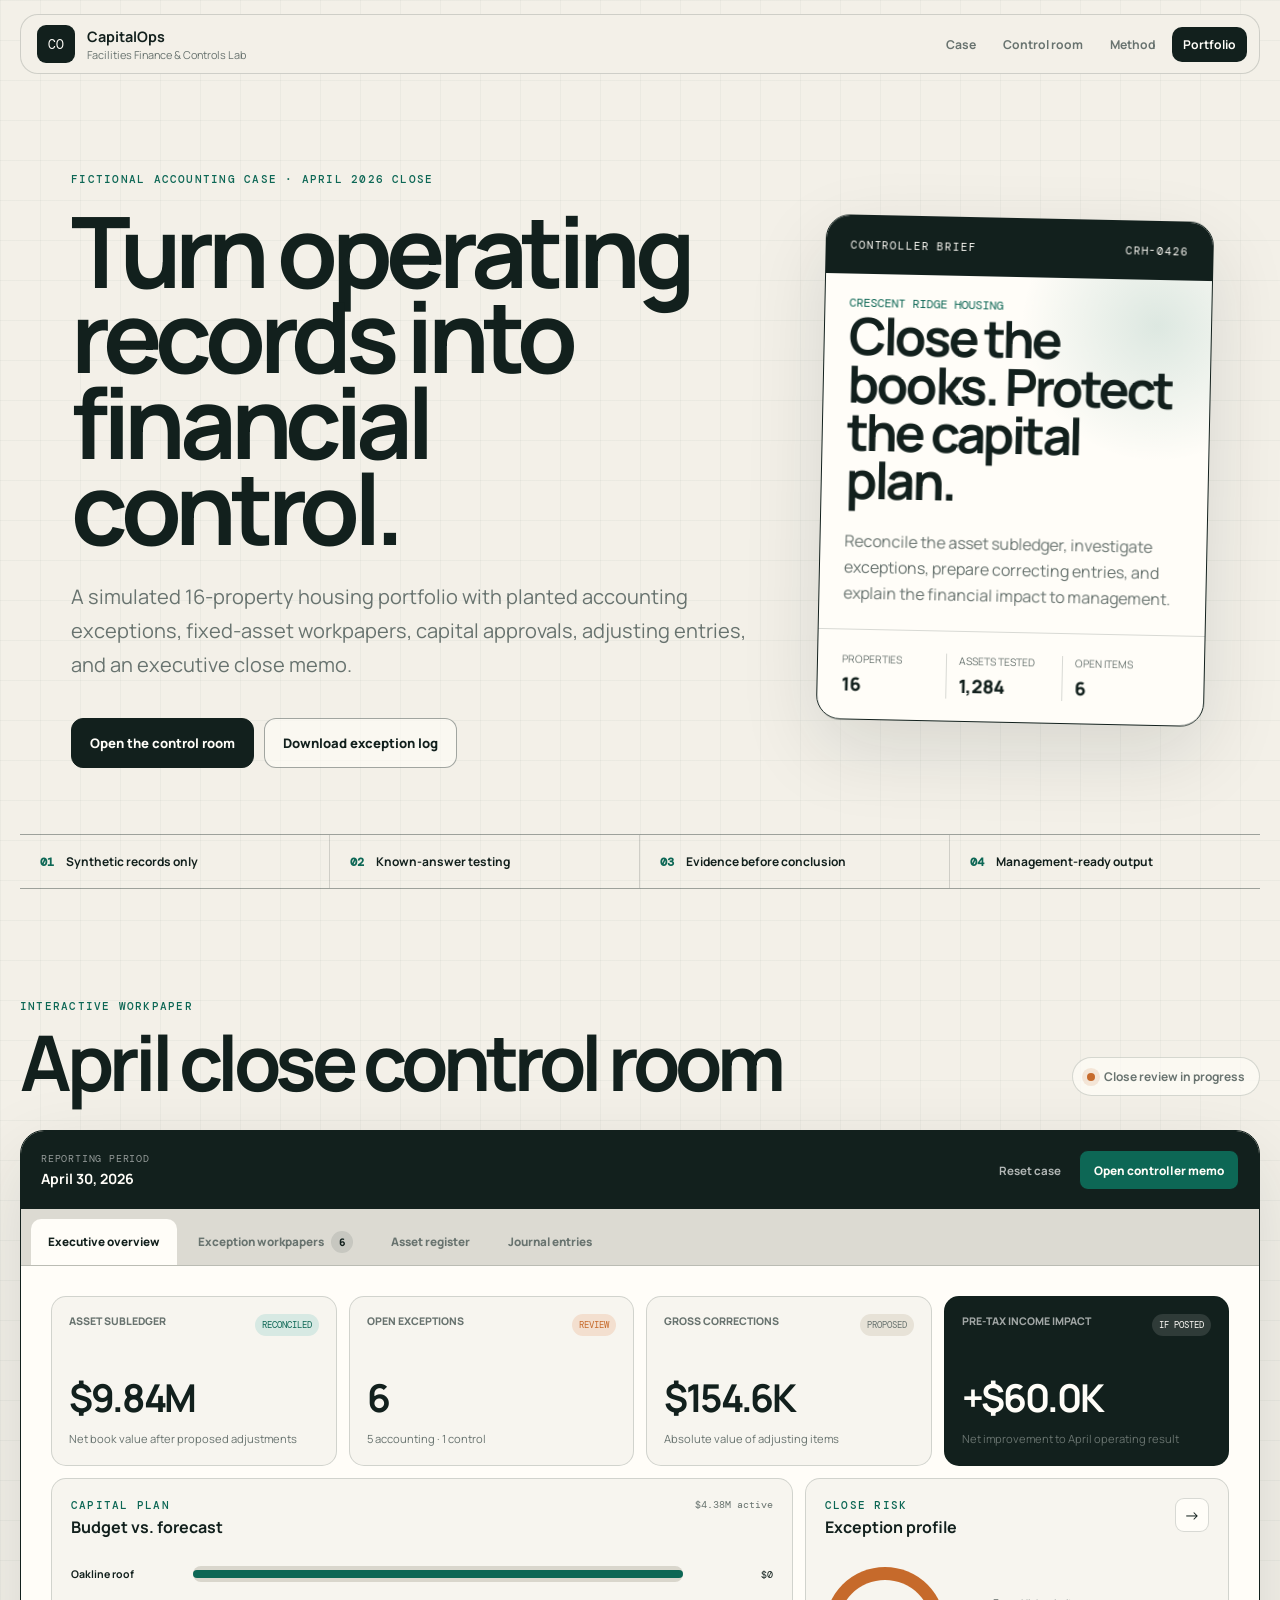
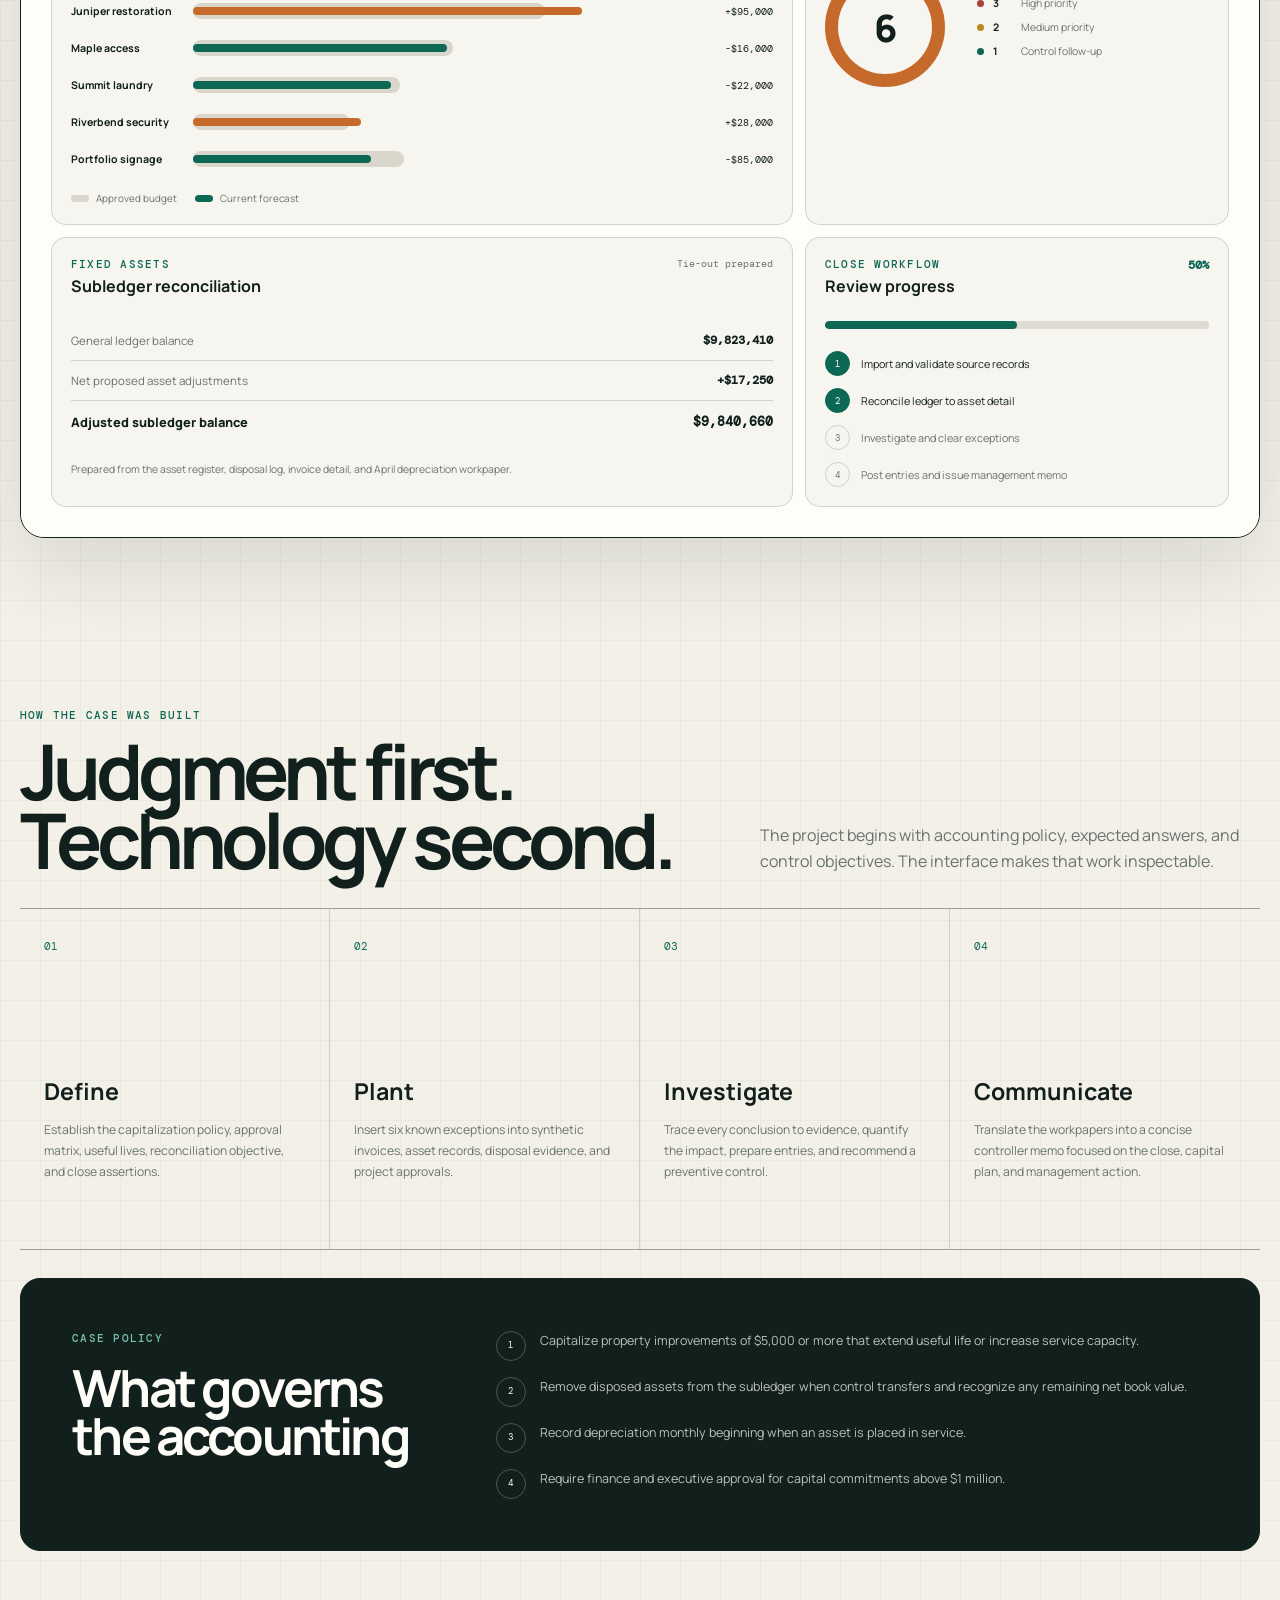
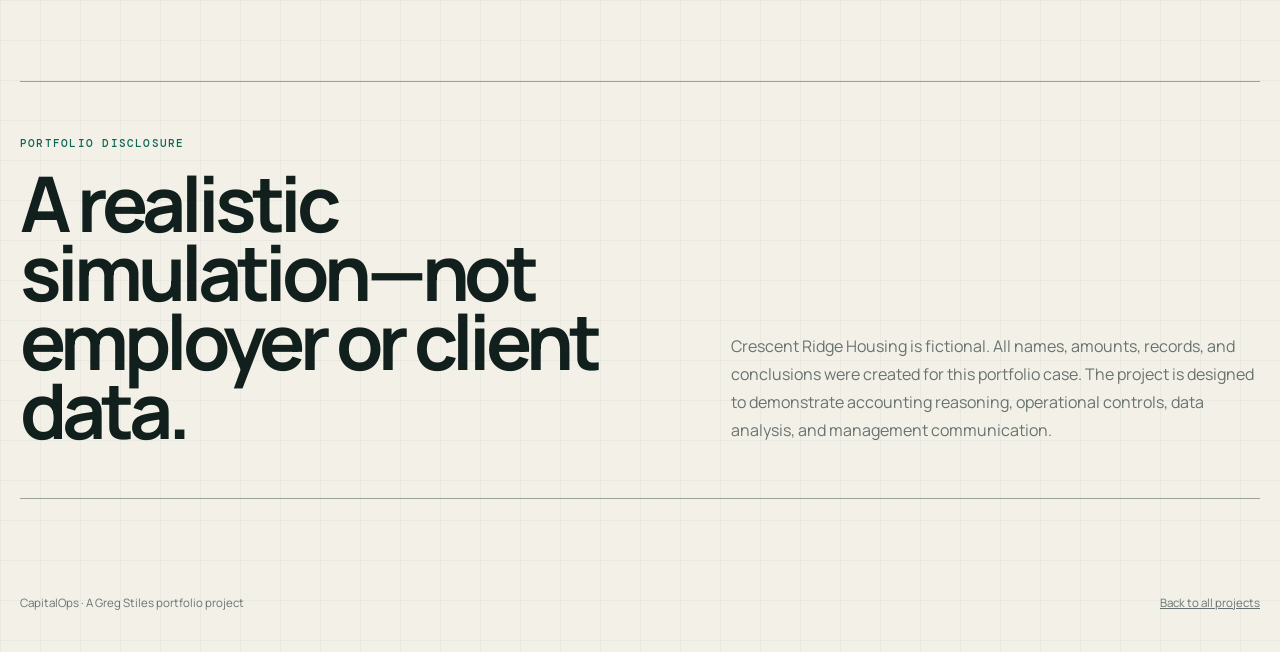
==== projects/capitalops/index.html @ 17565fbd "Add CapitalOps accounting controls case" ====
<!DOCTYPE html>
<html lang="en">
  <head>
    <meta charset="UTF-8" />
    <meta name="viewport" content="width=device-width, initial-scale=1.0" />
    <meta
      name="description"
      content="CapitalOps is a fictional facilities-finance case study demonstrating fixed-asset accounting, close controls, capital planning, journal entries, and management reporting."
    />
    <meta property="og:type" content="website" />
    <meta property="og:title" content="CapitalOps | Facilities Finance &amp; Controls Lab" />
    <meta
      property="og:description"
      content="Investigate a fictional April close through fixed-asset workpapers, correcting entries, capital controls, and a management-ready memo."
    />
    <meta property="og:url" content="https://gregorymstiles.com/projects/capitalops/" />
    <meta property="og:image" content="https://gregorymstiles.com/projects/capitalops/og.png" />
    <meta name="twitter:card" content="summary_large_image" />
    <meta name="twitter:title" content="CapitalOps | Facilities Finance &amp; Controls Lab" />
    <meta
      name="twitter:description"
      content="A fictional facilities-finance close and controls case by Greg Stiles."
    />
    <meta name="twitter:image" content="https://gregorymstiles.com/projects/capitalops/og.png" />
    <title>CapitalOps | Facilities Finance &amp; Controls Lab</title>
    <link rel="preconnect" href="https://fonts.googleapis.com" />
    <link rel="preconnect" href="https://fonts.gstatic.com" crossorigin />
    <link
      href="https://fonts.googleapis.com/css2?family=DM+Mono:wght@400;500&amp;family=Manrope:wght@400;500;600;700;800&amp;display=swap"
      rel="stylesheet"
    />
    <link rel="stylesheet" href="styles.css?v=1" />
  </head>
  <body>
    <header class="site-header">
      <a class="brand" href="../../" aria-label="Return to Greg Stiles portfolio">
        <span class="brand-mark">CO</span>
        <span>
          <strong>CapitalOps</strong>
          <small>Facilities Finance &amp; Controls Lab</small>
        </span>
      </a>

      <nav class="header-nav" aria-label="Project navigation">
        <a href="#case">Case</a>
        <a href="#control-room">Control room</a>
        <a href="#method">Method</a>
        <a class="portfolio-link" href="../../">Portfolio</a>
      </nav>
    </header>

    <main>
      <section class="hero" id="case">
        <div class="hero-copy">
          <p class="eyebrow">Fictional accounting case · April 2026 close</p>
          <h1>Turn operating records into financial control.</h1>
          <p class="hero-intro">
            A simulated 16-property housing portfolio with planted accounting
            exceptions, fixed-asset workpapers, capital approvals, adjusting
            entries, and an executive close memo.
          </p>

          <div class="hero-actions">
            <a class="button button-primary" href="#control-room">Open the control room</a>
            <button class="button button-quiet" id="downloadCaseButton" type="button">
              Download exception log
            </button>
          </div>
        </div>

        <aside class="case-brief" aria-label="Case brief">
          <div class="brief-header">
            <p>Controller brief</p>
            <span>CRH-0426</span>
          </div>
          <div class="brief-body">
            <p class="brief-company">Crescent Ridge Housing</p>
            <h2>Close the books. Protect the capital plan.</h2>
            <p>
              Reconcile the asset subledger, investigate exceptions, prepare
              correcting entries, and explain the financial impact to management.
            </p>
          </div>
          <dl class="brief-facts">
            <div>
              <dt>Properties</dt>
              <dd>16</dd>
            </div>
            <div>
              <dt>Assets tested</dt>
              <dd>1,284</dd>
            </div>
            <div>
              <dt>Open items</dt>
              <dd>6</dd>
            </div>
          </dl>
        </aside>
      </section>

      <section class="case-principles" aria-label="Project principles">
        <p><span>01</span> Synthetic records only</p>
        <p><span>02</span> Known-answer testing</p>
        <p><span>03</span> Evidence before conclusion</p>
        <p><span>04</span> Management-ready output</p>
      </section>

      <section class="control-room" id="control-room" aria-labelledby="control-title">
        <div class="section-heading">
          <div>
            <p class="eyebrow">Interactive workpaper</p>
            <h2 id="control-title">April close control room</h2>
          </div>
          <div class="close-status">
            <span class="status-dot"></span>
            <span id="closeStatusText">Close review in progress</span>
          </div>
        </div>

        <div class="dashboard-shell">
          <div class="dashboard-topbar">
            <div class="period-control">
              <span>Reporting period</span>
              <strong>April 30, 2026</strong>
            </div>
            <div class="topbar-actions">
              <button class="text-button" id="resetCaseButton" type="button">Reset case</button>
              <button class="button button-small" id="memoButton" type="button">
                Open controller memo
              </button>
            </div>
          </div>

          <div class="dashboard-tabs" role="tablist" aria-label="CapitalOps views">
            <button
              class="tab-button active"
              id="overviewTab"
              role="tab"
              aria-selected="true"
              aria-controls="overviewPanel"
              data-panel="overviewPanel"
              type="button"
            >
              Executive overview
            </button>
            <button
              class="tab-button"
              id="exceptionsTab"
              role="tab"
              aria-selected="false"
              aria-controls="exceptionsPanel"
              data-panel="exceptionsPanel"
              type="button"
            >
              Exception workpapers <span id="tabExceptionCount">6</span>
            </button>
            <button
              class="tab-button"
              id="assetsTab"
              role="tab"
              aria-selected="false"
              aria-controls="assetsPanel"
              data-panel="assetsPanel"
              type="button"
            >
              Asset register
            </button>
            <button
              class="tab-button"
              id="entriesTab"
              role="tab"
              aria-selected="false"
              aria-controls="entriesPanel"
              data-panel="entriesPanel"
              type="button"
            >
              Journal entries
            </button>
          </div>

          <div class="dashboard-panels">
            <section
              class="dashboard-panel active"
              id="overviewPanel"
              role="tabpanel"
              aria-labelledby="overviewTab"
            >
              <div class="metric-grid">
                <article class="metric-card">
                  <div class="metric-label">
                    <span>Asset subledger</span>
                    <span class="metric-state good">Reconciled</span>
                  </div>
                  <strong>$9.84M</strong>
                  <p>Net book value after proposed adjustments</p>
                </article>
                <article class="metric-card">
                  <div class="metric-label">
                    <span>Open exceptions</span>
                    <span class="metric-state warning" id="openMetricState">Review</span>
                  </div>
                  <strong id="openExceptionMetric">6</strong>
                  <p id="openExceptionCaption">5 accounting · 1 control</p>
                </article>
                <article class="metric-card">
                  <div class="metric-label">
                    <span>Gross corrections</span>
                    <span class="metric-state neutral">Proposed</span>
                  </div>
                  <strong id="grossCorrectionMetric">$154.6K</strong>
                  <p>Absolute value of adjusting items</p>
                </article>
                <article class="metric-card metric-card-dark">
                  <div class="metric-label">
                    <span>Pre-tax income impact</span>
                    <span class="metric-state inverted">If posted</span>
                  </div>
                  <strong id="incomeImpactMetric">+$60.1K</strong>
                  <p>Net improvement to April operating result</p>
                </article>
              </div>

              <div class="overview-grid">
                <article class="dashboard-card capital-card">
                  <div class="card-heading">
                    <div>
                      <p class="card-kicker">Capital plan</p>
                      <h3>Budget vs. forecast</h3>
                    </div>
                    <span>$4.38M active</span>
                  </div>
                  <div class="budget-chart" id="budgetChart"></div>
                  <div class="chart-legend">
                    <span><i class="legend-budget"></i>Approved budget</span>
                    <span><i class="legend-forecast"></i>Current forecast</span>
                  </div>
                </article>

                <article class="dashboard-card risk-card">
                  <div class="card-heading">
                    <div>
                      <p class="card-kicker">Close risk</p>
                      <h3>Exception profile</h3>
                    </div>
                    <button class="arrow-button" data-open-panel="exceptionsPanel" type="button" aria-label="Open exception workpapers">
                      &rarr;
                    </button>
                  </div>
                  <div class="risk-ring-wrap">
                    <div class="risk-ring" id="riskRing" aria-label="6 open exceptions">
                      <span id="riskRingCount">6</span>
                    </div>
                    <div class="risk-breakdown">
                      <p><span class="severity-dot high"></span><strong id="highRiskCount">3</strong> High priority</p>
                      <p><span class="severity-dot medium"></span><strong id="mediumRiskCount">2</strong> Medium priority</p>
                      <p><span class="severity-dot low"></span><strong id="lowRiskCount">1</strong> Control follow-up</p>
                    </div>
                  </div>
                </article>

                <article class="dashboard-card reconciliation-card">
                  <div class="card-heading">
                    <div>
                      <p class="card-kicker">Fixed assets</p>
                      <h3>Subledger reconciliation</h3>
                    </div>
                    <span class="recon-badge">Tie-out prepared</span>
                  </div>
                  <div class="recon-rows">
                    <div>
                      <span>General ledger balance</span>
                      <strong>$9,823,410</strong>
                    </div>
                    <div>
                      <span>Net proposed asset adjustments</span>
                      <strong id="assetAdjustmentValue">+$17,250</strong>
                    </div>
                    <div class="recon-total">
                      <span>Adjusted subledger balance</span>
                      <strong>$9,840,660</strong>
                    </div>
                  </div>
                  <p class="recon-note">
                    Prepared from the asset register, disposal log, invoice detail,
                    and April depreciation workpaper.
                  </p>
                </article>

                <article class="dashboard-card workflow-card">
                  <div class="card-heading">
                    <div>
                      <p class="card-kicker">Close workflow</p>
                      <h3>Review progress</h3>
                    </div>
                    <span id="workflowPercent">50%</span>
                  </div>
                  <div class="progress-track" aria-hidden="true">
                    <span id="workflowProgressBar" style="width: 50%"></span>
                  </div>
                  <ol class="workflow-list">
                    <li class="complete"><span>1</span>Import and validate source records</li>
                    <li class="complete"><span>2</span>Reconcile ledger to asset detail</li>
                    <li id="workflowReviewStep"><span>3</span>Investigate and clear exceptions</li>
                    <li id="workflowPostStep"><span>4</span>Post entries and issue management memo</li>
                  </ol>
                </article>
              </div>
            </section>

            <section
              class="dashboard-panel"
              id="exceptionsPanel"
              role="tabpanel"
              aria-labelledby="exceptionsTab"
              hidden
            >
              <div class="workpaper-toolbar">
                <div>
                  <p class="card-kicker">WP-FA-04</p>
                  <h3>Exception investigation</h3>
                </div>
                <div class="filter-group" aria-label="Filter exceptions">
                  <button class="filter-button active" data-filter="all" type="button">All</button>
                  <button class="filter-button" data-filter="accounting" type="button">Accounting</button>
                  <button class="filter-button" data-filter="control" type="button">Control</button>
                </div>
              </div>

              <div class="workpaper-layout">
                <div class="exception-list" id="exceptionList" aria-label="Exception list"></div>
                <article class="exception-detail" id="exceptionDetail" aria-live="polite"></article>
              </div>
            </section>

            <section
              class="dashboard-panel"
              id="assetsPanel"
              role="tabpanel"
              aria-labelledby="assetsTab"
              hidden
            >
              <div class="workpaper-toolbar">
                <div>
                  <p class="card-kicker">WP-FA-01</p>
                  <h3>Fixed-asset register</h3>
                </div>
                <label class="search-control">
                  <span class="sr-only">Search asset register</span>
                  <input id="assetSearch" type="search" placeholder="Search assets or properties" />
                </label>
              </div>

              <div class="table-wrap">
                <table>
                  <thead>
                    <tr>
                      <th>Asset ID</th>
                      <th>Description</th>
                      <th>Property</th>
                      <th>Placed in service</th>
                      <th>Cost</th>
                      <th>Net book value</th>
                      <th>Status</th>
                    </tr>
                  </thead>
                  <tbody id="assetTableBody"></tbody>
                </table>
              </div>
              <p class="table-note">
                Representative records are shown. The simulated source population
                contains 1,284 assets across 16 properties.
              </p>
            </section>

            <section
              class="dashboard-panel"
              id="entriesPanel"
              role="tabpanel"
              aria-labelledby="entriesTab"
              hidden
            >
              <div class="workpaper-toolbar">
                <div>
                  <p class="card-kicker">WP-JE-04</p>
                  <h3>Proposed adjusting entries</h3>
                </div>
                <button class="button button-small button-dark" id="downloadEntriesButton" type="button">
                  Export entries
                </button>
              </div>
              <div class="entry-summary">
                <p>
                  Five entries correct the accounting exceptions. The sixth item
                  is a capital-approval control issue and does not require an April
                  journal entry.
                </p>
                <div>
                  <span>Net pre-tax income effect</span>
                  <strong>+$60,050</strong>
                </div>
              </div>
              <div class="journal-list" id="journalList"></div>
            </section>
          </div>
        </div>
      </section>

      <section class="method-section" id="method" aria-labelledby="method-title">
        <div class="section-heading method-heading">
          <div>
            <p class="eyebrow">How the case was built</p>
            <h2 id="method-title">Judgment first. Technology second.</h2>
          </div>
          <p>
            The project begins with accounting policy, expected answers, and
            control objectives. The interface makes that work inspectable.
          </p>
        </div>

        <div class="method-grid">
          <article>
            <span>01</span>
            <h3>Define</h3>
            <p>
              Establish the capitalization policy, approval matrix, useful lives,
              reconciliation objective, and close assertions.
            </p>
          </article>
          <article>
            <span>02</span>
            <h3>Plant</h3>
            <p>
              Insert six known exceptions into synthetic invoices, asset records,
              disposal evidence, and project approvals.
            </p>
          </article>
          <article>
            <span>03</span>
            <h3>Investigate</h3>
            <p>
              Trace every conclusion to evidence, quantify the impact, prepare
              entries, and recommend a preventive control.
            </p>
          </article>
          <article>
            <span>04</span>
            <h3>Communicate</h3>
            <p>
              Translate the workpapers into a concise controller memo focused on
              the close, capital plan, and management action.
            </p>
          </article>
        </div>

        <div class="policy-note">
          <div>
            <p class="eyebrow">Case policy</p>
            <h3>What governs the accounting</h3>
          </div>
          <ul>
            <li>Capitalize property improvements of $5,000 or more that extend useful life or increase service capacity.</li>
            <li>Remove disposed assets from the subledger when control transfers and recognize any remaining net book value.</li>
            <li>Record depreciation monthly beginning when an asset is placed in service.</li>
            <li>Require finance and executive approval for capital commitments above $1 million.</li>
          </ul>
        </div>
      </section>

      <section class="project-note">
        <div>
          <p class="eyebrow">Portfolio disclosure</p>
          <h2>A realistic simulation—not employer or client data.</h2>
        </div>
        <p>
          Crescent Ridge Housing is fictional. All names, amounts, records, and
          conclusions were created for this portfolio case. The project is
          designed to demonstrate accounting reasoning, operational controls,
          data analysis, and management communication.
        </p>
      </section>
    </main>

    <footer>
      <p>CapitalOps · A Greg Stiles portfolio project</p>
      <a href="../../">Back to all projects</a>
    </footer>

    <dialog class="memo-dialog" id="memoDialog" aria-labelledby="memoTitle">
      <div class="memo-header">
        <div>
          <p>Controller memorandum</p>
          <h2 id="memoTitle">April 2026 close review</h2>
        </div>
        <button class="dialog-close" id="closeMemoButton" type="button" aria-label="Close memo">&times;</button>
      </div>
      <div class="memo-meta">
        <p><span>To</span> Chief Financial Officer</p>
        <p><span>From</span> Controller</p>
        <p><span>Subject</span> Fixed assets, capital controls, and close adjustments</p>
      </div>
      <div class="memo-body">
        <h3>Executive conclusion</h3>
        <p id="memoConclusion"></p>
        <h3>Accounting impact</h3>
        <p>
          The five proposed entries have a gross correction value of $154,550
          and increase April pre-tax income by $60,050. Adjusted fixed-asset net
          book value is $9,840,660.
        </p>
        <h3>Control recommendation</h3>
        <p>
          Add automated duplicate-invoice testing, require disposal confirmation
          before period close, route all qualifying invoices through a
          capitalization review, and block commitments above $1 million until
          finance and executive approvals are attached.
        </p>
        <h3>Next action</h3>
        <p id="memoNextAction"></p>
      </div>
      <div class="memo-signoff">
        <span>Prepared</span>
        <strong>Greg Stiles · Portfolio case</strong>
      </div>
    </dialog>

    <script src="app.js?v=1"></script>
  </body>
</html>
---- projects/capitalops/styles.css ----
:root {
  --ink: #12201d;
  --ink-soft: #263632;
  --paper: #f3f0e8;
  --paper-deep: #e7e2d7;
  --white: #fffdf8;
  --line: rgba(18, 32, 29, 0.16);
  --line-strong: rgba(18, 32, 29, 0.38);
  --muted: #68736f;
  --green: #0d6755;
  --green-light: #d7e9e3;
  --amber: #c66a2b;
  --amber-light: #f3dfcf;
  --red: #a84437;
  --red-light: #f1d8d4;
  --yellow: #b88a22;
  --yellow-light: #f0e6c7;
  --shadow: 0 28px 80px rgba(18, 32, 29, 0.12);
  --sans: "Manrope", sans-serif;
  --mono: "DM Mono", monospace;
}

* {
  box-sizing: border-box;
}

html {
  scroll-behavior: smooth;
}

body {
  margin: 0;
  color: var(--ink);
  background:
    linear-gradient(rgba(18, 32, 29, 0.035) 1px, transparent 1px),
    linear-gradient(90deg, rgba(18, 32, 29, 0.035) 1px, transparent 1px),
    var(--paper);
  background-size: 40px 40px;
  font-family: var(--sans);
}

button,
input {
  font: inherit;
}

button,
a {
  -webkit-tap-highlight-color: transparent;
}

a {
  color: inherit;
}

button {
  color: inherit;
}

.site-header,
main,
footer {
  width: min(1380px, calc(100% - 40px));
  margin: 0 auto;
}

.site-header {
  position: sticky;
  top: 14px;
  z-index: 20;
  display: flex;
  align-items: center;
  justify-content: space-between;
  gap: 24px;
  margin-top: 14px;
  padding: 10px 12px 10px 16px;
  border: 1px solid var(--line);
  border-radius: 18px;
  background: rgba(243, 240, 232, 0.9);
  backdrop-filter: blur(18px);
}

.brand {
  display: flex;
  align-items: center;
  gap: 12px;
  text-decoration: none;
}

.brand-mark {
  display: grid;
  width: 38px;
  height: 38px;
  place-items: center;
  border-radius: 9px;
  background: var(--ink);
  color: var(--white);
  font-family: var(--mono);
  font-size: 0.8rem;
}

.brand strong,
.brand small {
  display: block;
}

.brand strong {
  font-size: 0.9rem;
}

.brand small {
  margin-top: 1px;
  color: var(--muted);
  font-size: 0.68rem;
}

.header-nav {
  display: flex;
  align-items: center;
  gap: 5px;
}

.header-nav a {
  border-radius: 10px;
  padding: 9px 11px;
  color: var(--muted);
  font-size: 0.76rem;
  font-weight: 700;
  text-decoration: none;
}

.header-nav a:hover,
.header-nav a:focus-visible {
  background: var(--paper-deep);
  color: var(--ink);
}

.header-nav .portfolio-link {
  background: var(--ink);
  color: var(--white);
}

.hero {
  min-height: 760px;
  display: grid;
  grid-template-columns: minmax(0, 1.15fr) minmax(340px, 0.65fr);
  gap: clamp(28px, 5vw, 90px);
  align-items: center;
  padding: 90px clamp(0px, 4vw, 56px) 58px;
}

.eyebrow,
.card-kicker {
  margin: 0;
  color: var(--green);
  font-family: var(--mono);
  font-size: 0.7rem;
  font-weight: 500;
  letter-spacing: 0.11em;
  text-transform: uppercase;
}

.hero h1,
.section-heading h2,
.method-heading h2,
.project-note h2 {
  margin: 0;
  letter-spacing: -0.065em;
}

.hero h1 {
  max-width: 830px;
  margin-top: 22px;
  font-size: clamp(4rem, 7.7vw, 8rem);
  line-height: 0.87;
}

.hero-intro {
  max-width: 680px;
  margin: 30px 0 0;
  color: var(--muted);
  font-size: clamp(1rem, 1.6vw, 1.25rem);
  line-height: 1.7;
}

.hero-actions {
  display: flex;
  flex-wrap: wrap;
  gap: 10px;
  margin-top: 36px;
}

.button {
  min-height: 50px;
  display: inline-flex;
  align-items: center;
  justify-content: center;
  border: 1px solid var(--ink);
  border-radius: 12px;
  padding: 0 18px;
  background: transparent;
  font-size: 0.82rem;
  font-weight: 800;
  text-decoration: none;
  cursor: pointer;
}

.button:hover,
.button:focus-visible {
  transform: translateY(-1px);
}

.button-primary,
.button-dark {
  background: var(--ink);
  color: var(--white);
}

.button-quiet {
  border-color: var(--line-strong);
  background: rgba(255, 253, 248, 0.58);
}

.button-small {
  min-height: 40px;
  border-radius: 9px;
  padding: 0 14px;
  background: var(--green);
  color: var(--white);
  font-size: 0.74rem;
}

.case-brief {
  overflow: hidden;
  border: 1px solid var(--ink);
  border-radius: 24px;
  background: var(--white);
  box-shadow: var(--shadow);
  transform: rotate(1.2deg);
}

.brief-header,
.brief-body,
.brief-facts {
  padding: 22px 24px;
}

.brief-header {
  display: flex;
  justify-content: space-between;
  gap: 20px;
  background: var(--ink);
  color: var(--white);
  font-family: var(--mono);
  font-size: 0.67rem;
  letter-spacing: 0.08em;
  text-transform: uppercase;
}

.brief-header p {
  margin: 0;
}

.brief-body {
  min-height: 350px;
  display: flex;
  flex-direction: column;
  justify-content: flex-end;
  background:
    radial-gradient(circle at 86% 13%, rgba(13, 103, 85, 0.14), transparent 30%),
    var(--white);
}

.brief-company {
  margin: 0 0 auto;
  color: var(--green);
  font-family: var(--mono);
  font-size: 0.72rem;
  text-transform: uppercase;
}

.brief-body h2 {
  max-width: 420px;
  margin: 0;
  font-size: clamp(2.4rem, 4vw, 4.4rem);
  line-height: 0.94;
  letter-spacing: -0.055em;
}

.brief-body > p:last-child {
  margin: 24px 0 0;
  color: var(--muted);
  line-height: 1.65;
}

.brief-facts {
  display: grid;
  grid-template-columns: repeat(3, 1fr);
  gap: 12px;
  margin: 0;
  border-top: 1px solid var(--line);
}

.brief-facts div {
  border-right: 1px solid var(--line);
}

.brief-facts div:last-child {
  border-right: 0;
}

.brief-facts dt {
  color: var(--muted);
  font-size: 0.65rem;
  text-transform: uppercase;
}

.brief-facts dd {
  margin: 5px 0 0;
  font-size: 1.15rem;
  font-weight: 800;
}

.case-principles {
  display: grid;
  grid-template-columns: repeat(4, 1fr);
  border-block: 1px solid var(--line-strong);
}

.case-principles p {
  margin: 0;
  padding: 18px 20px;
  border-right: 1px solid var(--line);
  font-size: 0.75rem;
  font-weight: 700;
}

.case-principles p:last-child {
  border-right: 0;
}

.case-principles span {
  margin-right: 10px;
  color: var(--green);
  font-family: var(--mono);
}

.control-room {
  padding: 110px 0 60px;
}

.section-heading {
  display: flex;
  align-items: end;
  justify-content: space-between;
  gap: 30px;
  margin-bottom: 34px;
}

.section-heading h2 {
  margin-top: 14px;
  font-size: clamp(3rem, 6vw, 6rem);
  line-height: 0.9;
}

.close-status {
  display: flex;
  align-items: center;
  gap: 9px;
  border: 1px solid var(--line);
  border-radius: 999px;
  padding: 10px 14px;
  background: rgba(255, 253, 248, 0.65);
  color: var(--muted);
  font-size: 0.75rem;
  font-weight: 700;
}

.status-dot {
  width: 8px;
  height: 8px;
  border-radius: 50%;
  background: var(--amber);
  box-shadow: 0 0 0 5px rgba(198, 106, 43, 0.14);
}

.close-status.complete .status-dot {
  background: var(--green);
  box-shadow: 0 0 0 5px rgba(13, 103, 85, 0.14);
}

.dashboard-shell {
  overflow: hidden;
  border: 1px solid var(--ink);
  border-radius: 24px;
  background: #e9e7df;
  box-shadow: var(--shadow);
}

.dashboard-topbar {
  min-height: 78px;
  display: flex;
  align-items: center;
  justify-content: space-between;
  gap: 20px;
  padding: 16px 20px;
  background: var(--ink);
  color: var(--white);
}

.period-control span,
.period-control strong {
  display: block;
}

.period-control span {
  margin-bottom: 4px;
  color: rgba(255, 255, 255, 0.55);
  font-family: var(--mono);
  font-size: 0.62rem;
  letter-spacing: 0.08em;
  text-transform: uppercase;
}

.period-control strong {
  font-size: 0.88rem;
}

.topbar-actions {
  display: flex;
  align-items: center;
  gap: 12px;
}

.text-button {
  border: 0;
  background: transparent;
  color: rgba(255, 255, 255, 0.68);
  font-size: 0.72rem;
  font-weight: 700;
  cursor: pointer;
}

.text-button:hover {
  color: var(--white);
}

.dashboard-tabs {
  display: flex;
  gap: 4px;
  padding: 10px 10px 0;
  border-bottom: 1px solid var(--line);
  background: #dcdad2;
}

.tab-button {
  min-height: 46px;
  border: 0;
  border-radius: 10px 10px 0 0;
  padding: 0 17px;
  background: transparent;
  color: var(--muted);
  font-size: 0.73rem;
  font-weight: 800;
  cursor: pointer;
}

.tab-button span {
  display: inline-grid;
  min-width: 22px;
  height: 22px;
  margin-left: 5px;
  place-items: center;
  border-radius: 999px;
  background: rgba(18, 32, 29, 0.1);
  color: var(--ink);
  font-size: 0.65rem;
}

.tab-button.active {
  background: var(--white);
  color: var(--ink);
}

.dashboard-panels {
  background: var(--white);
}

.dashboard-panel {
  padding: clamp(16px, 2.4vw, 30px);
}

.dashboard-panel[hidden] {
  display: none;
}

.metric-grid {
  display: grid;
  grid-template-columns: repeat(4, minmax(0, 1fr));
  gap: 12px;
}

.metric-card {
  min-height: 170px;
  display: flex;
  flex-direction: column;
  border: 1px solid var(--line);
  border-radius: 15px;
  padding: 17px;
  background: #f7f5ef;
}

.metric-card-dark {
  background: var(--ink);
  color: var(--white);
}

.metric-label,
.card-heading {
  display: flex;
  align-items: flex-start;
  justify-content: space-between;
  gap: 12px;
}

.metric-label > span:first-child {
  color: var(--muted);
  font-size: 0.66rem;
  font-weight: 800;
  text-transform: uppercase;
}

.metric-card-dark .metric-label > span:first-child,
.metric-card-dark p {
  color: rgba(255, 255, 255, 0.6);
}

.metric-state {
  border-radius: 999px;
  padding: 5px 7px;
  font-family: var(--mono);
  font-size: 0.55rem;
  text-transform: uppercase;
}

.metric-state.good {
  background: var(--green-light);
  color: var(--green);
}

.metric-state.warning {
  background: var(--amber-light);
  color: var(--amber);
}

.metric-state.neutral {
  background: var(--paper-deep);
  color: var(--muted);
}

.metric-state.inverted {
  background: rgba(255, 255, 255, 0.12);
  color: var(--white);
}

.metric-card > strong {
  margin-top: auto;
  font-size: clamp(2rem, 3vw, 3.2rem);
  letter-spacing: -0.06em;
}

.metric-card > p {
  margin: 7px 0 0;
  color: var(--muted);
  font-size: 0.7rem;
  line-height: 1.5;
}

.overview-grid {
  display: grid;
  grid-template-columns: 1.4fr 0.8fr;
  gap: 12px;
  margin-top: 12px;
}

.dashboard-card {
  border: 1px solid var(--line);
  border-radius: 15px;
  padding: 19px;
  background: #f7f5ef;
}

.card-heading h3,
.workpaper-toolbar h3 {
  margin: 4px 0 0;
  font-size: 1rem;
}

.card-heading > span,
.recon-badge {
  color: var(--muted);
  font-family: var(--mono);
  font-size: 0.62rem;
}

.budget-chart {
  display: grid;
  gap: 17px;
  margin-top: 26px;
}

.budget-row {
  display: grid;
  grid-template-columns: 110px minmax(0, 1fr) 78px;
  gap: 12px;
  align-items: center;
}

.budget-label {
  overflow: hidden;
  font-size: 0.66rem;
  font-weight: 700;
  text-overflow: ellipsis;
  white-space: nowrap;
}

.budget-bars {
  position: relative;
  min-height: 20px;
}

.budget-bar,
.forecast-bar {
  position: absolute;
  left: 0;
  border-radius: 999px;
}

.budget-bar {
  top: 2px;
  height: 16px;
  background: #d9d6cc;
}

.forecast-bar {
  top: 6px;
  height: 8px;
  background: var(--green);
}

.forecast-bar.over {
  background: var(--amber);
}

.budget-value {
  font-family: var(--mono);
  font-size: 0.6rem;
  text-align: right;
}

.chart-legend {
  display: flex;
  flex-wrap: wrap;
  gap: 18px;
  margin-top: 22px;
  color: var(--muted);
  font-size: 0.62rem;
}

.chart-legend span {
  display: flex;
  align-items: center;
  gap: 7px;
}

.chart-legend i {
  width: 18px;
  height: 7px;
  display: inline-block;
  border-radius: 999px;
}

.legend-budget {
  background: #d9d6cc;
}

.legend-forecast {
  background: var(--green);
}

.arrow-button {
  width: 34px;
  height: 34px;
  border: 1px solid var(--line);
  border-radius: 9px;
  background: var(--white);
  cursor: pointer;
}

.risk-ring-wrap {
  display: grid;
  grid-template-columns: 130px 1fr;
  gap: 22px;
  align-items: center;
  margin-top: 29px;
}

.risk-ring {
  --progress: 100%;
  position: relative;
  width: 120px;
  height: 120px;
  display: grid;
  place-items: center;
  border-radius: 50%;
  background: conic-gradient(var(--amber) var(--progress), #dedbd2 0);
}

.risk-ring::before {
  position: absolute;
  inset: 13px;
  border-radius: 50%;
  background: #f7f5ef;
  content: "";
}

.risk-ring span {
  position: relative;
  font-size: 2.35rem;
  font-weight: 800;
  letter-spacing: -0.05em;
}

.risk-breakdown p {
  display: grid;
  grid-template-columns: 8px 20px 1fr;
  gap: 8px;
  align-items: center;
  margin: 10px 0;
  color: var(--muted);
  font-size: 0.65rem;
}

.risk-breakdown strong {
  color: var(--ink);
}

.severity-dot {
  width: 7px;
  height: 7px;
  border-radius: 50%;
}

.severity-dot.high {
  background: var(--red);
}

.severity-dot.medium {
  background: var(--yellow);
}

.severity-dot.low {
  background: var(--green);
}

.recon-rows {
  margin-top: 24px;
}

.recon-rows > div {
  display: flex;
  justify-content: space-between;
  gap: 20px;
  padding: 12px 0;
  border-bottom: 1px solid var(--line);
  font-size: 0.72rem;
}

.recon-rows span {
  color: var(--muted);
}

.recon-rows strong {
  font-family: var(--mono);
}

.recon-rows .recon-total {
  border-bottom: 0;
  color: var(--ink);
  font-size: 0.8rem;
}

.recon-rows .recon-total span {
  color: var(--ink);
  font-weight: 800;
}

.recon-note {
  margin: 18px 0 0;
  color: var(--muted);
  font-size: 0.65rem;
  line-height: 1.55;
}

.workflow-card .card-heading > span {
  color: var(--green);
  font-size: 0.75rem;
  font-weight: 700;
}

.progress-track {
  height: 8px;
  margin-top: 24px;
  overflow: hidden;
  border-radius: 999px;
  background: #dedbd2;
}

.progress-track span {
  width: 50%;
  height: 100%;
  display: block;
  border-radius: inherit;
  background: var(--green);
  transition: width 240ms ease;
}

.workflow-list {
  display: grid;
  gap: 12px;
  margin: 22px 0 0;
  padding: 0;
  list-style: none;
}

.workflow-list li {
  display: grid;
  grid-template-columns: 26px 1fr;
  gap: 10px;
  align-items: center;
  color: var(--muted);
  font-size: 0.67rem;
}

.workflow-list li span {
  display: grid;
  width: 25px;
  height: 25px;
  place-items: center;
  border: 1px solid var(--line);
  border-radius: 50%;
  font-family: var(--mono);
  font-size: 0.58rem;
}

.workflow-list li.complete {
  color: var(--ink);
}

.workflow-list li.complete span {
  border-color: var(--green);
  background: var(--green);
  color: var(--white);
}

.workpaper-toolbar {
  display: flex;
  align-items: end;
  justify-content: space-between;
  gap: 20px;
  margin-bottom: 22px;
}

.filter-group {
  display: flex;
  gap: 5px;
  padding: 4px;
  border: 1px solid var(--line);
  border-radius: 10px;
  background: #f2f0e9;
}

.filter-button {
  min-height: 34px;
  border: 0;
  border-radius: 7px;
  padding: 0 11px;
  background: transparent;
  color: var(--muted);
  font-size: 0.66rem;
  font-weight: 800;
  cursor: pointer;
}

.filter-button.active {
  background: var(--white);
  color: var(--ink);
  box-shadow: 0 3px 10px rgba(18, 32, 29, 0.08);
}

.workpaper-layout {
  display: grid;
  grid-template-columns: minmax(290px, 0.72fr) minmax(0, 1.28fr);
  gap: 12px;
  min-height: 660px;
}

.exception-list {
  display: grid;
  align-content: start;
  gap: 7px;
}

.exception-item {
  width: 100%;
  display: grid;
  grid-template-columns: 36px minmax(0, 1fr) auto;
  gap: 11px;
  align-items: start;
  border: 1px solid var(--line);
  border-radius: 12px;
  padding: 13px;
  background: #f7f5ef;
  text-align: left;
  cursor: pointer;
}

.exception-item:hover,
.exception-item.active {
  border-color: var(--ink);
  background: var(--white);
}

.exception-item.cleared {
  opacity: 0.62;
}

.exception-number {
  display: grid;
  width: 34px;
  height: 34px;
  place-items: center;
  border-radius: 8px;
  background: var(--paper-deep);
  font-family: var(--mono);
  font-size: 0.62rem;
}

.exception-item-copy strong,
.exception-item-copy span {
  display: block;
}

.exception-item-copy strong {
  overflow: hidden;
  font-size: 0.72rem;
  text-overflow: ellipsis;
  white-space: nowrap;
}

.exception-item-copy span {
  margin-top: 5px;
  color: var(--muted);
  font-size: 0.61rem;
}

.severity-badge {
  border-radius: 999px;
  padding: 5px 7px;
  font-family: var(--mono);
  font-size: 0.52rem;
  text-transform: uppercase;
}

.severity-badge.high {
  background: var(--red-light);
  color: var(--red);
}

.severity-badge.medium {
  background: var(--yellow-light);
  color: #78601f;
}

.severity-badge.low {
  background: var(--green-light);
  color: var(--green);
}

.exception-detail {
  border: 1px solid var(--line);
  border-radius: 15px;
  padding: clamp(20px, 3vw, 34px);
  background: var(--white);
}

.detail-topline {
  display: flex;
  align-items: center;
  justify-content: space-between;
  gap: 20px;
}

.detail-id {
  color: var(--muted);
  font-family: var(--mono);
  font-size: 0.64rem;
}

.detail-status {
  border-radius: 999px;
  padding: 7px 9px;
  background: var(--amber-light);
  color: var(--amber);
  font-family: var(--mono);
  font-size: 0.54rem;
  text-transform: uppercase;
}

.detail-status.cleared {
  background: var(--green-light);
  color: var(--green);
}

.exception-detail h3 {
  max-width: 760px;
  margin: 24px 0 0;
  font-size: clamp(1.8rem, 3.4vw, 3.4rem);
  line-height: 0.98;
  letter-spacing: -0.05em;
}

.detail-lede {
  max-width: 760px;
  margin: 18px 0 0;
  color: var(--muted);
  line-height: 1.65;
}

.evidence-grid {
  display: grid;
  grid-template-columns: repeat(3, 1fr);
  gap: 8px;
  margin-top: 25px;
}

.evidence-grid div {
  min-height: 88px;
  border: 1px solid var(--line);
  border-radius: 10px;
  padding: 12px;
  background: #f7f5ef;
}

.evidence-grid span,
.detail-section-label {
  display: block;
  color: var(--muted);
  font-family: var(--mono);
  font-size: 0.56rem;
  letter-spacing: 0.07em;
  text-transform: uppercase;
}

.evidence-grid strong {
  display: block;
  margin-top: 10px;
  font-size: 0.75rem;
  line-height: 1.4;
}

.analysis-block {
  margin-top: 26px;
  padding-top: 22px;
  border-top: 1px solid var(--line);
}

.analysis-block p {
  margin: 10px 0 0;
  color: var(--ink-soft);
  font-size: 0.75rem;
  line-height: 1.7;
}

.entry-preview {
  margin-top: 14px;
  overflow: hidden;
  border: 1px solid var(--line);
  border-radius: 10px;
}

.entry-preview p {
  display: grid;
  grid-template-columns: 1fr auto auto;
  gap: 18px;
  margin: 0;
  padding: 10px 12px;
  border-bottom: 1px solid var(--line);
  background: #f7f5ef;
  font-family: var(--mono);
  font-size: 0.61rem;
}

.entry-preview p:last-child {
  border-bottom: 0;
}

.entry-preview .debit {
  color: var(--green);
}

.entry-preview .credit {
  color: var(--amber);
}

.detail-actions {
  display: flex;
  align-items: center;
  justify-content: space-between;
  gap: 18px;
  margin-top: 28px;
}

.detail-actions p {
  margin: 0;
  color: var(--muted);
  font-size: 0.63rem;
}

.clear-button {
  min-height: 43px;
  border: 0;
  border-radius: 9px;
  padding: 0 15px;
  background: var(--green);
  color: var(--white);
  font-size: 0.7rem;
  font-weight: 800;
  cursor: pointer;
}

.clear-button.cleared {
  background: var(--paper-deep);
  color: var(--ink);
}

.search-control input {
  width: min(320px, 48vw);
  min-height: 42px;
  border: 1px solid var(--line);
  border-radius: 9px;
  padding: 0 13px;
  outline: 0;
  background: #f7f5ef;
  color: var(--ink);
  font-size: 0.72rem;
}

.search-control input:focus {
  border-color: var(--green);
  box-shadow: 0 0 0 3px rgba(13, 103, 85, 0.1);
}

.table-wrap {
  overflow-x: auto;
  border: 1px solid var(--line);
  border-radius: 12px;
}

table {
  width: 100%;
  border-collapse: collapse;
  font-size: 0.68rem;
  white-space: nowrap;
}

th,
td {
  padding: 13px 14px;
  border-bottom: 1px solid var(--line);
  text-align: left;
}

th {
  background: #e8e5dc;
  color: var(--muted);
  font-family: var(--mono);
  font-size: 0.55rem;
  letter-spacing: 0.06em;
  text-transform: uppercase;
}

td {
  background: var(--white);
}

tbody tr:last-child td {
  border-bottom: 0;
}

tbody tr:hover td {
  background: #f7f5ef;
}

.table-status {
  border-radius: 999px;
  padding: 5px 7px;
  background: var(--green-light);
  color: var(--green);
  font-family: var(--mono);
  font-size: 0.53rem;
  text-transform: uppercase;
}

.table-status.review {
  background: var(--amber-light);
  color: var(--amber);
}

.table-note {
  margin: 14px 0 0;
  color: var(--muted);
  font-size: 0.64rem;
}

.entry-summary {
  display: grid;
  grid-template-columns: minmax(0, 1fr) auto;
  gap: 30px;
  align-items: center;
  margin-bottom: 16px;
  border: 1px solid var(--line);
  border-radius: 12px;
  padding: 18px;
  background: #f7f5ef;
}

.entry-summary p {
  max-width: 700px;
  margin: 0;
  color: var(--muted);
  font-size: 0.72rem;
  line-height: 1.6;
}

.entry-summary div {
  text-align: right;
}

.entry-summary span,
.entry-summary strong {
  display: block;
}

.entry-summary span {
  color: var(--muted);
  font-family: var(--mono);
  font-size: 0.55rem;
  text-transform: uppercase;
}

.entry-summary strong {
  margin-top: 5px;
  color: var(--green);
  font-size: 1.35rem;
}

.journal-list {
  display: grid;
  gap: 9px;
}

.journal-card {
  display: grid;
  grid-template-columns: 100px minmax(0, 1fr) 190px;
  gap: 16px;
  border: 1px solid var(--line);
  border-radius: 12px;
  padding: 16px;
}

.journal-ref {
  font-family: var(--mono);
  font-size: 0.62rem;
}

.journal-copy strong,
.journal-copy span {
  display: block;
}

.journal-copy strong {
  font-size: 0.75rem;
}

.journal-copy span {
  margin-top: 4px;
  color: var(--muted);
  font-size: 0.62rem;
}

.journal-amounts {
  display: grid;
  gap: 5px;
  font-family: var(--mono);
  font-size: 0.6rem;
}

.journal-amounts p {
  display: flex;
  justify-content: space-between;
  gap: 10px;
  margin: 0;
}

.journal-amounts span {
  color: var(--muted);
}

.method-section {
  padding: 110px 0 60px;
}

.method-heading > p {
  max-width: 500px;
  margin: 0;
  color: var(--muted);
  line-height: 1.65;
}

.method-grid {
  display: grid;
  grid-template-columns: repeat(4, 1fr);
  border-block: 1px solid var(--line-strong);
}

.method-grid article {
  min-height: 340px;
  padding: 24px;
  border-right: 1px solid var(--line);
}

.method-grid article:last-child {
  border-right: 0;
}

.method-grid span {
  color: var(--green);
  font-family: var(--mono);
  font-size: 0.7rem;
}

.method-grid h3 {
  margin: 120px 0 13px;
  font-size: 1.45rem;
}

.method-grid p {
  margin: 0;
  color: var(--muted);
  font-size: 0.76rem;
  line-height: 1.7;
}

.policy-note {
  display: grid;
  grid-template-columns: 0.7fr 1.3fr;
  gap: 40px;
  margin-top: 28px;
  border: 1px solid var(--ink);
  border-radius: 20px;
  padding: clamp(24px, 4vw, 52px);
  background: var(--ink);
  color: var(--white);
}

.policy-note h3 {
  max-width: 360px;
  margin: 18px 0 0;
  font-size: clamp(2.2rem, 4vw, 4rem);
  line-height: 0.95;
  letter-spacing: -0.055em;
}

.policy-note .eyebrow {
  color: #7bc2ad;
}

.policy-note ul {
  display: grid;
  gap: 16px;
  margin: 0;
  padding: 0;
  list-style: none;
  counter-reset: policy;
}

.policy-note li {
  display: grid;
  grid-template-columns: 30px 1fr;
  gap: 14px;
  color: rgba(255, 255, 255, 0.72);
  font-size: 0.78rem;
  line-height: 1.65;
  counter-increment: policy;
}

.policy-note li::before {
  display: grid;
  width: 28px;
  height: 28px;
  place-items: center;
  border: 1px solid rgba(255, 255, 255, 0.24);
  border-radius: 50%;
  color: var(--white);
  font-family: var(--mono);
  font-size: 0.58rem;
  content: counter(policy);
}

.project-note {
  display: grid;
  grid-template-columns: 1fr 0.8fr;
  gap: 50px;
  align-items: end;
  margin: 70px auto;
  padding: 54px 0;
  border-block: 1px solid var(--line-strong);
}

.project-note h2 {
  max-width: 850px;
  margin-top: 18px;
  font-size: clamp(3rem, 6vw, 6rem);
  line-height: 0.9;
}

.project-note > p {
  margin: 0;
  color: var(--muted);
  line-height: 1.75;
}

footer {
  display: flex;
  justify-content: space-between;
  gap: 20px;
  padding: 26px 0 42px;
  color: var(--muted);
  font-size: 0.72rem;
}

footer p {
  margin: 0;
}

.memo-dialog {
  width: min(820px, calc(100% - 28px));
  max-height: calc(100vh - 36px);
  overflow-y: auto;
  border: 1px solid var(--ink);
  border-radius: 20px;
  padding: 0;
  background: var(--white);
  color: var(--ink);
  box-shadow: var(--shadow);
}

.memo-dialog::backdrop {
  background: rgba(18, 32, 29, 0.74);
  backdrop-filter: blur(5px);
}

.memo-header {
  display: flex;
  justify-content: space-between;
  gap: 20px;
  padding: 24px 26px;
  background: var(--ink);
  color: var(--white);
}

.memo-header p {
  margin: 0;
  color: rgba(255, 255, 255, 0.58);
  font-family: var(--mono);
  font-size: 0.62rem;
  text-transform: uppercase;
}

.memo-header h2 {
  margin: 7px 0 0;
  font-size: 1.35rem;
}

.dialog-close {
  width: 38px;
  height: 38px;
  border: 1px solid rgba(255, 255, 255, 0.2);
  border-radius: 9px;
  background: transparent;
  color: var(--white);
  font-size: 1.5rem;
  cursor: pointer;
}

.memo-meta {
  display: grid;
  grid-template-columns: repeat(3, 1fr);
  gap: 12px;
  padding: 18px 26px;
  border-bottom: 1px solid var(--line);
}

.memo-meta p {
  margin: 0;
  font-size: 0.65rem;
}

.memo-meta span {
  display: block;
  margin-bottom: 5px;
  color: var(--muted);
  font-family: var(--mono);
  font-size: 0.54rem;
  text-transform: uppercase;
}

.memo-body {
  padding: 28px 26px;
}

.memo-body h3 {
  margin: 26px 0 8px;
  font-size: 0.86rem;
}

.memo-body h3:first-child {
  margin-top: 0;
}

.memo-body p {
  margin: 0;
  color: var(--ink-soft);
  font-size: 0.76rem;
  line-height: 1.75;
}

.memo-signoff {
  padding: 18px 26px 24px;
  border-top: 1px solid var(--line);
}

.memo-signoff span,
.memo-signoff strong {
  display: block;
}

.memo-signoff span {
  color: var(--muted);
  font-family: var(--mono);
  font-size: 0.54rem;
  text-transform: uppercase;
}

.memo-signoff strong {
  margin-top: 6px;
  font-size: 0.75rem;
}

.sr-only {
  position: absolute;
  width: 1px;
  height: 1px;
  overflow: hidden;
  clip: rect(0, 0, 0, 0);
  white-space: nowrap;
  clip-path: inset(50%);
}

@media (max-width: 1080px) {
  .metric-grid {
    grid-template-columns: repeat(2, 1fr);
  }

  .overview-grid {
    grid-template-columns: 1fr;
  }

  .method-grid {
    grid-template-columns: repeat(2, 1fr);
  }

  .method-grid article:nth-child(2) {
    border-right: 0;
  }

  .method-grid article:nth-child(-n + 2) {
    border-bottom: 1px solid var(--line);
  }
}

@media (max-width: 820px) {
  .site-header,
  main,
  footer {
    width: min(100% - 20px, 1380px);
  }

  .site-header {
    position: static;
  }

  .header-nav a:not(.portfolio-link) {
    display: none;
  }

  .hero {
    min-height: auto;
    grid-template-columns: 1fr;
    padding: 70px 10px;
  }

  .hero h1 {
    font-size: clamp(3.7rem, 15vw, 6.5rem);
  }

  .case-brief {
    transform: none;
  }

  .case-principles {
    grid-template-columns: repeat(2, 1fr);
  }

  .case-principles p:nth-child(2) {
    border-right: 0;
  }

  .case-principles p:nth-child(-n + 2) {
    border-bottom: 1px solid var(--line);
  }

  .section-heading,
  .method-heading,
  .project-note,
  .policy-note {
    grid-template-columns: 1fr;
  }

  .section-heading {
    align-items: flex-start;
    flex-direction: column;
  }

  .dashboard-tabs {
    overflow-x: auto;
  }

  .tab-button {
    flex: 0 0 auto;
  }

  .workpaper-layout {
    grid-template-columns: 1fr;
  }

  .exception-list {
    grid-template-columns: repeat(2, 1fr);
  }

  .method-grid article {
    min-height: 280px;
  }

  .method-grid h3 {
    margin-top: 80px;
  }

  .project-note {
    display: grid;
    gap: 30px;
  }
}

@media (max-width: 620px) {
  .brand small {
    display: none;
  }

  .hero {
    padding-top: 54px;
  }

  .hero h1 {
    font-size: clamp(3.2rem, 18vw, 5rem);
  }

  .hero-actions,
  .hero-actions .button {
    width: 100%;
  }

  .brief-body {
    min-height: 320px;
  }

  .case-principles,
  .metric-grid,
  .method-grid {
    grid-template-columns: 1fr;
  }

  .case-principles p {
    border-right: 0;
    border-bottom: 1px solid var(--line);
  }

  .case-principles p:last-child {
    border-bottom: 0;
  }

  .dashboard-topbar,
  .workpaper-toolbar,
  .detail-actions,
  .entry-summary,
  footer {
    align-items: stretch;
    flex-direction: column;
  }

  .dashboard-topbar,
  .workpaper-toolbar,
  .detail-actions,
  footer {
    display: flex;
  }

  .topbar-actions {
    justify-content: space-between;
  }

  .dashboard-panel {
    padding: 10px;
  }

  .metric-card {
    min-height: 150px;
  }

  .risk-ring-wrap {
    grid-template-columns: 110px 1fr;
  }

  .risk-ring {
    width: 100px;
    height: 100px;
  }

  .budget-row {
    grid-template-columns: 88px minmax(0, 1fr) 66px;
    gap: 8px;
  }

  .exception-list {
    grid-template-columns: 1fr;
  }

  .evidence-grid {
    grid-template-columns: 1fr;
  }

  .entry-preview p {
    grid-template-columns: 1fr auto;
  }

  .entry-preview p span:last-child {
    display: none;
  }

  .search-control input {
    width: 100%;
  }

  .journal-card {
    grid-template-columns: 1fr;
  }

  .entry-summary {
    display: grid;
    gap: 18px;
  }

  .entry-summary div {
    text-align: left;
  }

  .method-grid article {
    min-height: 240px;
    border-right: 0;
    border-bottom: 1px solid var(--line);
  }

  .method-grid article:last-child {
    border-bottom: 0;
  }

  .method-grid h3 {
    margin-top: 60px;
  }

  .policy-note {
    gap: 32px;
  }

  .memo-meta {
    grid-template-columns: 1fr;
  }
}

@media (prefers-reduced-motion: no-preference) {
  .hero-copy,
  .case-brief,
  .metric-card,
  .dashboard-card {
    animation: enter 600ms ease both;
  }

  .case-brief {
    animation-delay: 80ms;
  }

  .metric-card:nth-child(2) {
    animation-delay: 80ms;
  }

  .metric-card:nth-child(3) {
    animation-delay: 140ms;
  }

  .metric-card:nth-child(4) {
    animation-delay: 200ms;
  }
}

@keyframes enter {
  from {
    opacity: 0;
    translate: 0 12px;
  }

  to {
    opacity: 1;
    translate: 0 0;
  }
}
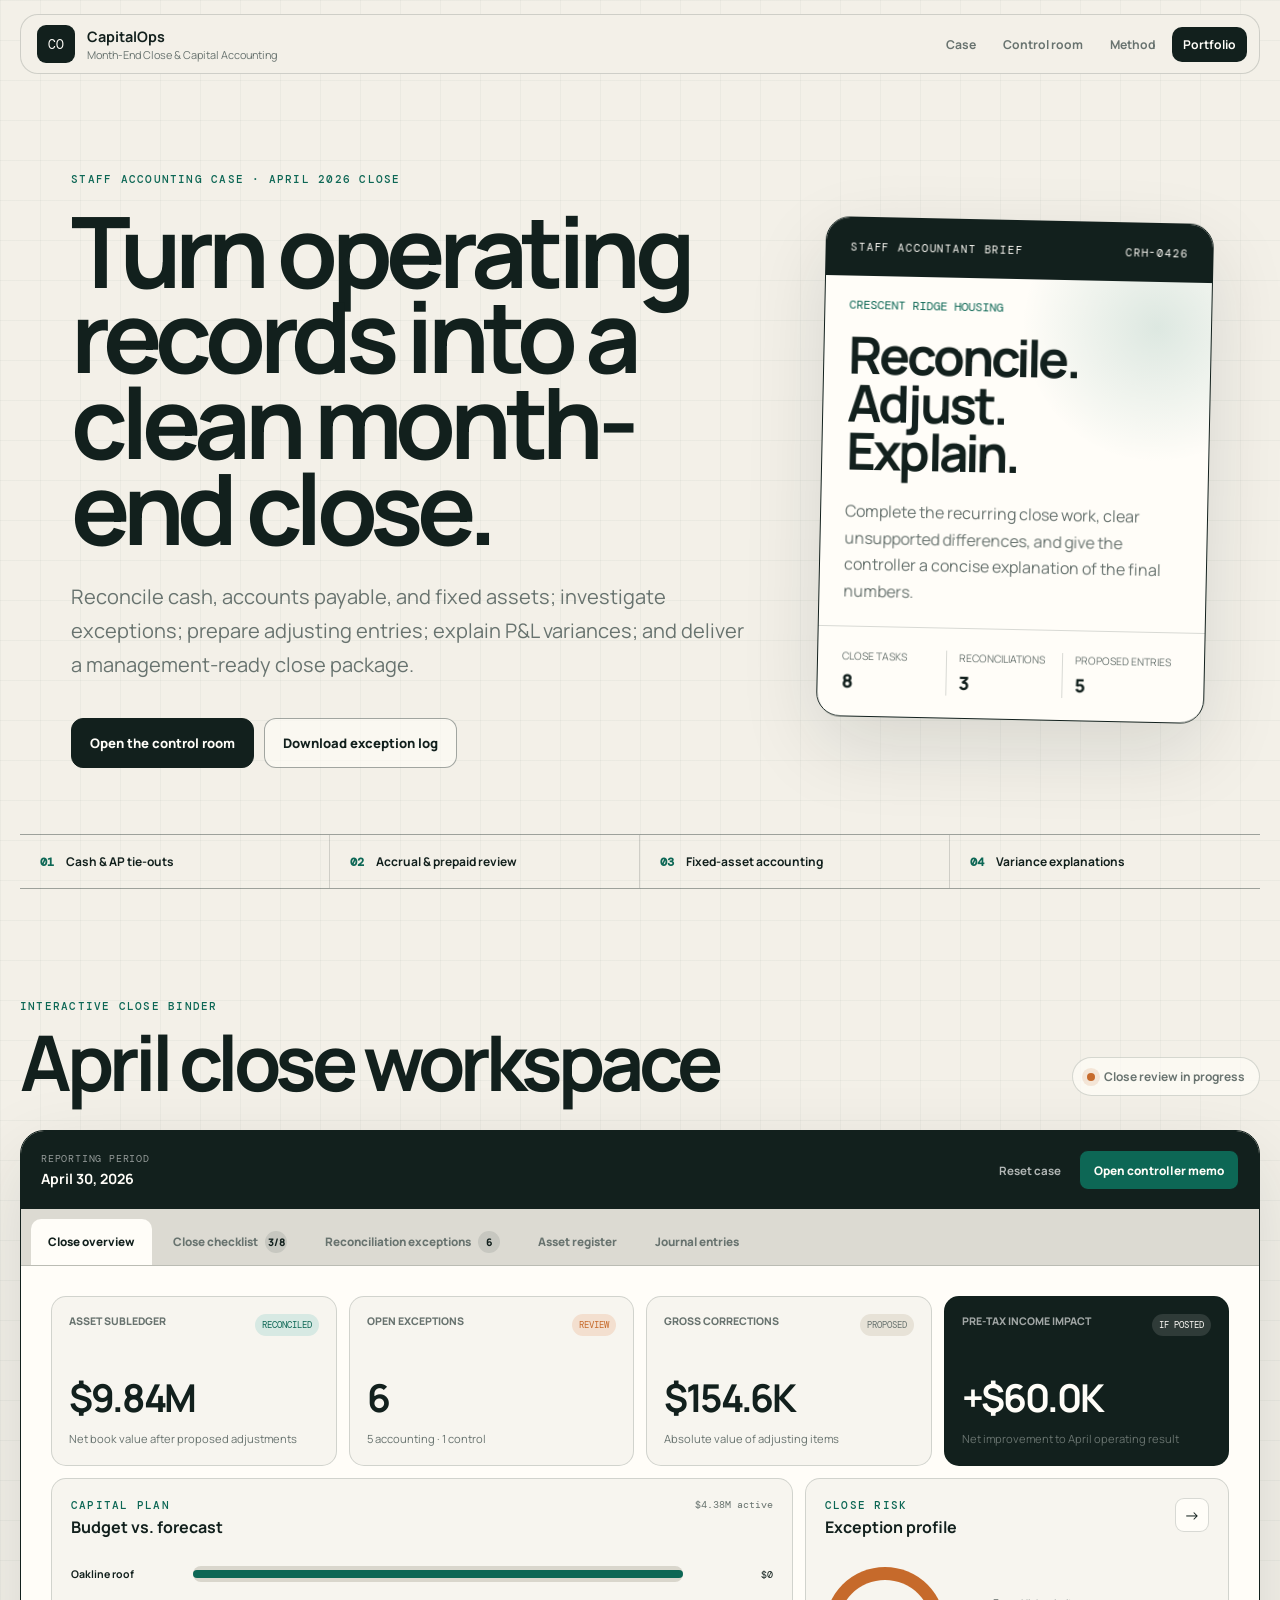
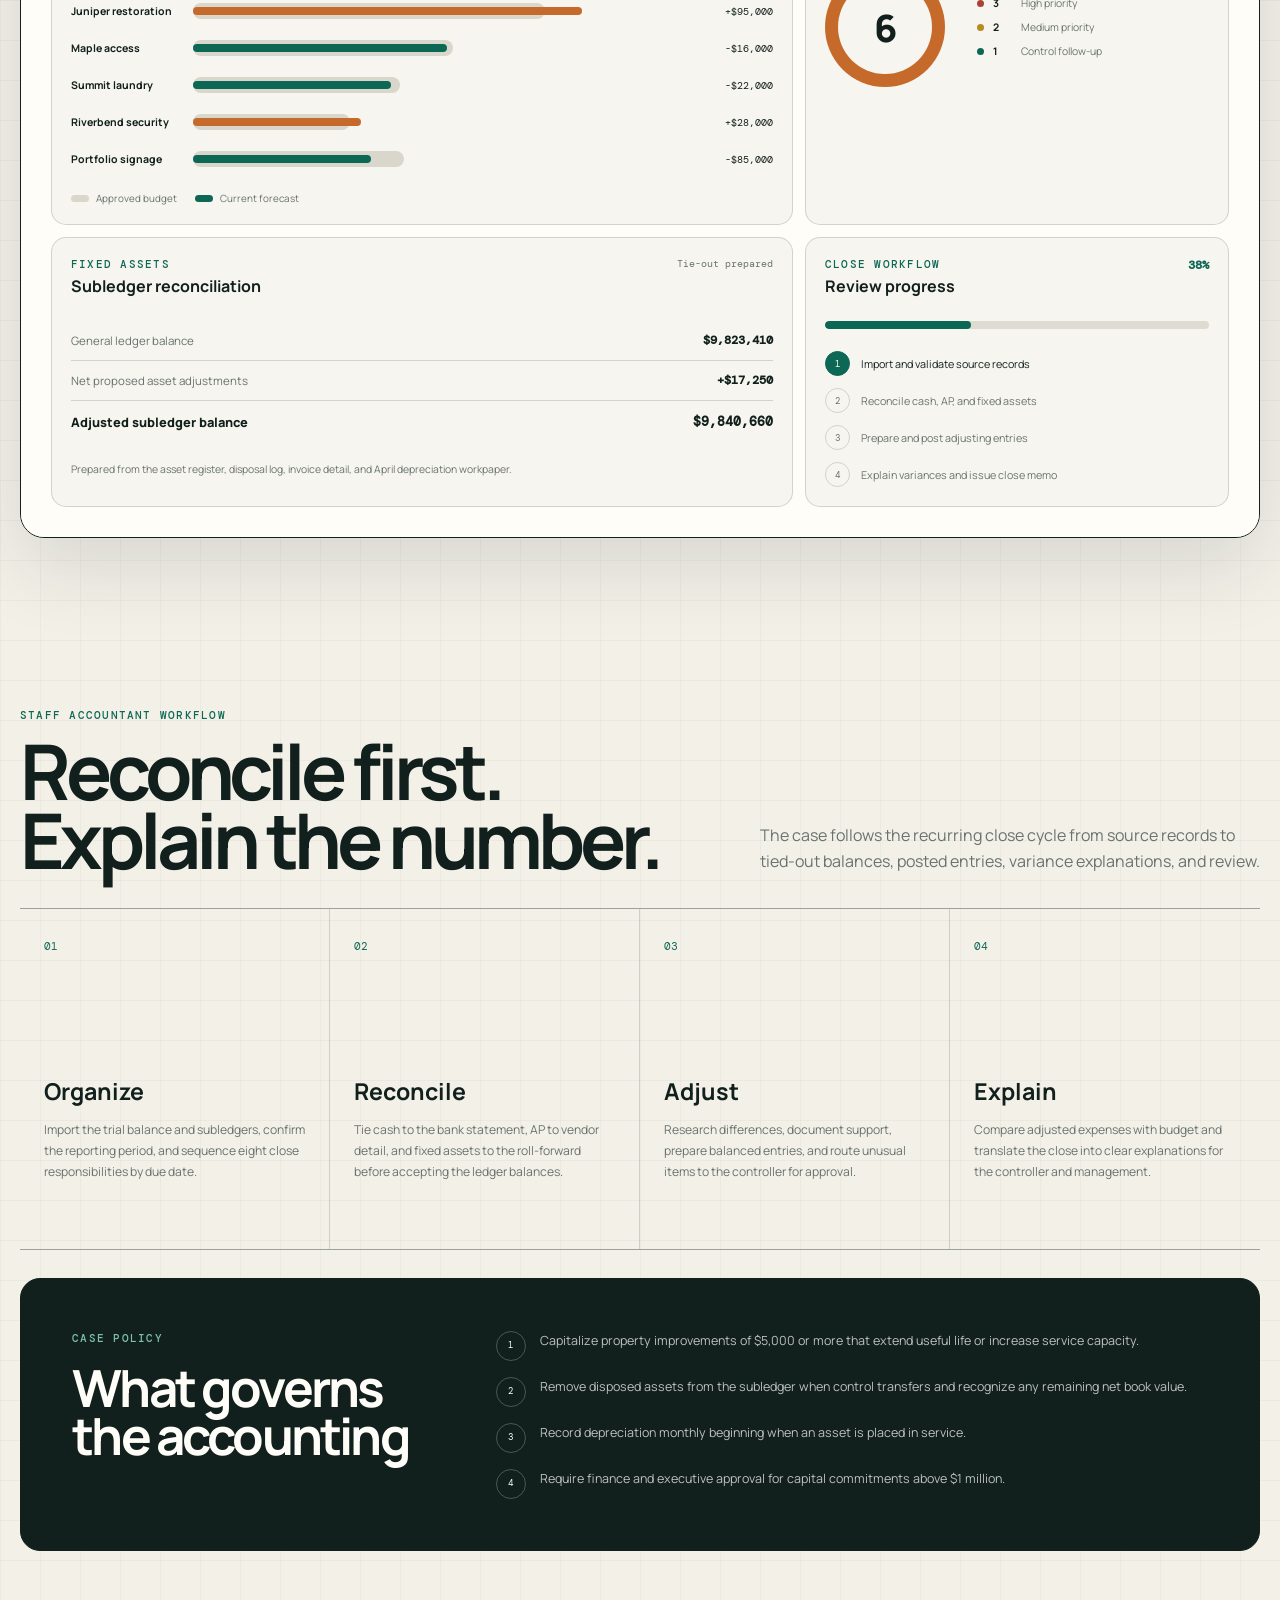
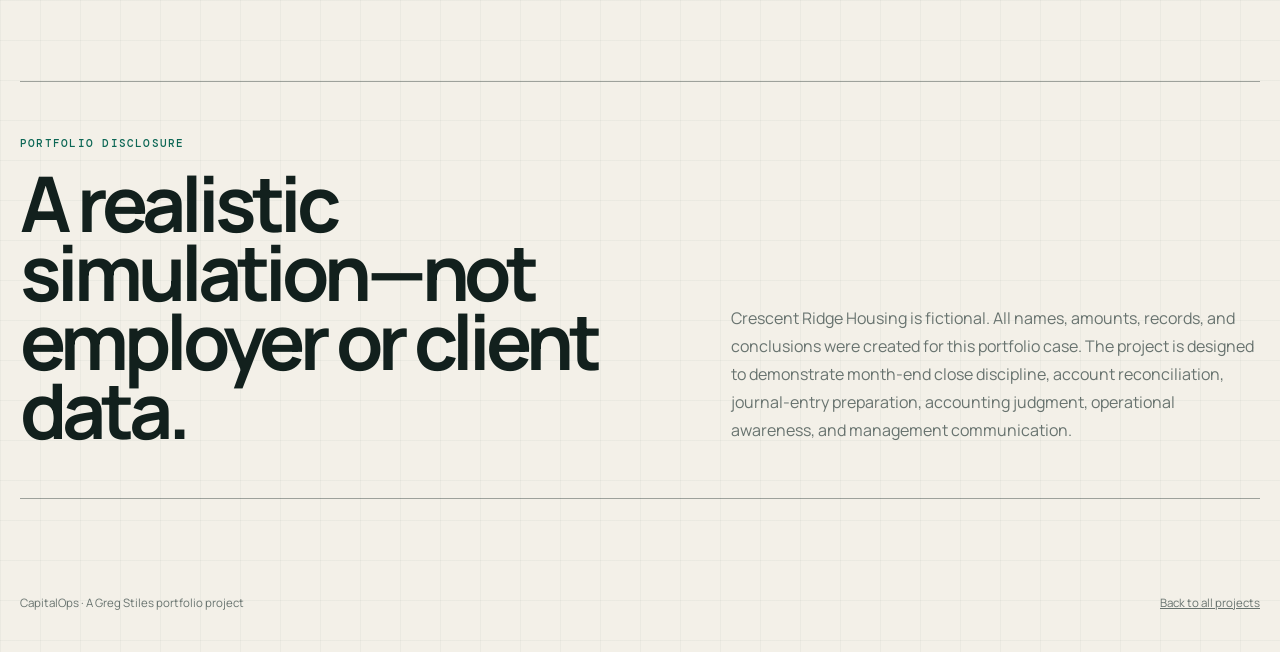
==== commit 3fa670aa: "Refocus CapitalOps on staff accounting close" ====
--- a/projects/capitalops/index.html
+++ b/projects/capitalops/index.html
@@ -5,13 +5,13 @@
     <meta name="viewport" content="width=device-width, initial-scale=1.0" />
     <meta
       name="description"
-      content="CapitalOps is a fictional facilities-finance case study demonstrating fixed-asset accounting, close controls, capital planning, journal entries, and management reporting."
+      content="CapitalOps is a fictional staff-accounting case demonstrating month-end close, reconciliations, adjusting entries, fixed assets, variance analysis, and management reporting."
     />
     <meta property="og:type" content="website" />
     <meta property="og:title" content="CapitalOps | Facilities Finance &amp; Controls Lab" />
     <meta
       property="og:description"
-      content="Investigate a fictional April close through fixed-asset workpapers, correcting entries, capital controls, and a management-ready memo."
+      content="Complete a fictional April close through account reconciliations, adjusting entries, fixed-asset workpapers, variance analysis, and a management-ready memo."
     />
     <meta property="og:url" content="https://gregorymstiles.com/projects/capitalops/" />
     <meta property="og:image" content="https://gregorymstiles.com/projects/capitalops/og.png" />
@@ -19,7 +19,7 @@
     <meta name="twitter:title" content="CapitalOps | Facilities Finance &amp; Controls Lab" />
     <meta
       name="twitter:description"
-      content="A fictional facilities-finance close and controls case by Greg Stiles."
+      content="A fictional month-end close and staff-accounting case by Greg Stiles."
     />
     <meta name="twitter:image" content="https://gregorymstiles.com/projects/capitalops/og.png" />
     <title>CapitalOps | Facilities Finance &amp; Controls Lab</title>
@@ -29,7 +29,7 @@
       href="https://fonts.googleapis.com/css2?family=DM+Mono:wght@400;500&amp;family=Manrope:wght@400;500;600;700;800&amp;display=swap"
       rel="stylesheet"
     />
-    <link rel="stylesheet" href="styles.css?v=1" />
+    <link rel="stylesheet" href="styles.css?v=2" />
   </head>
   <body>
     <header class="site-header">
@@ -37,7 +37,7 @@
         <span class="brand-mark">CO</span>
         <span>
           <strong>CapitalOps</strong>
-          <small>Facilities Finance &amp; Controls Lab</small>
+          <small>Month-End Close &amp; Capital Accounting</small>
         </span>
       </a>
 
@@ -52,12 +52,12 @@
     <main>
       <section class="hero" id="case">
         <div class="hero-copy">
-          <p class="eyebrow">Fictional accounting case · April 2026 close</p>
-          <h1>Turn operating records into financial control.</h1>
+          <p class="eyebrow">Staff accounting case · April 2026 close</p>
+          <h1>Turn operating records into a clean month-end close.</h1>
           <p class="hero-intro">
-            A simulated 16-property housing portfolio with planted accounting
-            exceptions, fixed-asset workpapers, capital approvals, adjusting
-            entries, and an executive close memo.
+            Reconcile cash, accounts payable, and fixed assets; investigate
+            exceptions; prepare adjusting entries; explain P&amp;L variances; and
+            deliver a management-ready close package.
           </p>
 
           <div class="hero-actions">
@@ -70,46 +70,46 @@
 
         <aside class="case-brief" aria-label="Case brief">
           <div class="brief-header">
-            <p>Controller brief</p>
+            <p>Staff accountant brief</p>
             <span>CRH-0426</span>
           </div>
           <div class="brief-body">
             <p class="brief-company">Crescent Ridge Housing</p>
-            <h2>Close the books. Protect the capital plan.</h2>
+            <h2>Reconcile. Adjust. Explain.</h2>
             <p>
-              Reconcile the asset subledger, investigate exceptions, prepare
-              correcting entries, and explain the financial impact to management.
+              Complete the recurring close work, clear unsupported differences,
+              and give the controller a concise explanation of the final numbers.
             </p>
           </div>
           <dl class="brief-facts">
             <div>
-              <dt>Properties</dt>
-              <dd>16</dd>
+              <dt>Close tasks</dt>
+              <dd>8</dd>
             </div>
             <div>
-              <dt>Assets tested</dt>
-              <dd>1,284</dd>
+              <dt>Reconciliations</dt>
+              <dd>3</dd>
             </div>
             <div>
-              <dt>Open items</dt>
-              <dd>6</dd>
+              <dt>Proposed entries</dt>
+              <dd>5</dd>
             </div>
           </dl>
         </aside>
       </section>
 
       <section class="case-principles" aria-label="Project principles">
-        <p><span>01</span> Synthetic records only</p>
-        <p><span>02</span> Known-answer testing</p>
-        <p><span>03</span> Evidence before conclusion</p>
-        <p><span>04</span> Management-ready output</p>
+        <p><span>01</span> Cash &amp; AP tie-outs</p>
+        <p><span>02</span> Accrual &amp; prepaid review</p>
+        <p><span>03</span> Fixed-asset accounting</p>
+        <p><span>04</span> Variance explanations</p>
       </section>
 
       <section class="control-room" id="control-room" aria-labelledby="control-title">
         <div class="section-heading">
           <div>
-            <p class="eyebrow">Interactive workpaper</p>
-            <h2 id="control-title">April close control room</h2>
+            <p class="eyebrow">Interactive close binder</p>
+            <h2 id="control-title">April close workspace</h2>
           </div>
           <div class="close-status">
             <span class="status-dot"></span>
@@ -141,7 +141,18 @@
               data-panel="overviewPanel"
               type="button"
             >
-              Executive overview
+              Close overview
+            </button>
+            <button
+              class="tab-button"
+              id="closeTab"
+              role="tab"
+              aria-selected="false"
+              aria-controls="closePanel"
+              data-panel="closePanel"
+              type="button"
+            >
+              Close checklist <span id="closeTaskTabCount">3/8</span>
             </button>
             <button
               class="tab-button"
@@ -152,7 +163,7 @@
               data-panel="exceptionsPanel"
               type="button"
             >
-              Exception workpapers <span id="tabExceptionCount">6</span>
+              Reconciliation exceptions <span id="tabExceptionCount">6</span>
             </button>
             <button
               class="tab-button"
@@ -292,19 +303,182 @@
                       <p class="card-kicker">Close workflow</p>
                       <h3>Review progress</h3>
                     </div>
-                    <span id="workflowPercent">50%</span>
+                    <span id="workflowPercent">38%</span>
                   </div>
                   <div class="progress-track" aria-hidden="true">
-                    <span id="workflowProgressBar" style="width: 50%"></span>
+                    <span id="workflowProgressBar" style="width: 38%"></span>
                   </div>
                   <ol class="workflow-list">
                     <li class="complete"><span>1</span>Import and validate source records</li>
-                    <li class="complete"><span>2</span>Reconcile ledger to asset detail</li>
-                    <li id="workflowReviewStep"><span>3</span>Investigate and clear exceptions</li>
-                    <li id="workflowPostStep"><span>4</span>Post entries and issue management memo</li>
+                    <li id="workflowReviewStep"><span>2</span>Reconcile cash, AP, and fixed assets</li>
+                    <li id="workflowPostStep"><span>3</span>Prepare and post adjusting entries</li>
+                    <li id="workflowMemoStep"><span>4</span>Explain variances and issue close memo</li>
                   </ol>
                 </article>
               </div>
+            </section>
+
+            <section
+              class="dashboard-panel"
+              id="closePanel"
+              role="tabpanel"
+              aria-labelledby="closeTab"
+              hidden
+            >
+              <div class="workpaper-toolbar">
+                <div>
+                  <p class="card-kicker">WP-CL-01</p>
+                  <h3>Month-end close checklist</h3>
+                </div>
+                <div class="close-count-badge" id="closeTaskCount">3 of 8 ready</div>
+              </div>
+
+              <div class="close-workspace-grid">
+                <article class="close-checklist-card">
+                  <div class="close-card-heading">
+                    <div>
+                      <span>Prepared by</span>
+                      <strong>Staff Accountant</strong>
+                    </div>
+                    <div>
+                      <span>Reviewer</span>
+                      <strong>Controller</strong>
+                    </div>
+                    <div>
+                      <span>Due</span>
+                      <strong>Close Day 4</strong>
+                    </div>
+                  </div>
+                  <div class="close-task-list" id="closeTaskList"></div>
+                </article>
+
+                <div class="reconciliation-stack">
+                  <article class="reconciliation-summary">
+                    <div class="reconciliation-title">
+                      <div>
+                        <p class="card-kicker">WP-CASH-01</p>
+                        <h3>Operating cash</h3>
+                      </div>
+                      <span class="reconciliation-state ready">Reconciled</span>
+                    </div>
+                    <dl>
+                      <div><dt>Bank statement</dt><dd>$2,196,870</dd></div>
+                      <div><dt>Deposits in transit</dt><dd>+$15,400</dd></div>
+                      <div><dt>Outstanding checks</dt><dd>−$27,950</dd></div>
+                      <div class="reconciliation-total"><dt>Adjusted bank / GL</dt><dd>$2,184,320</dd></div>
+                    </dl>
+                  </article>
+
+                  <article class="reconciliation-summary">
+                    <div class="reconciliation-title">
+                      <div>
+                        <p class="card-kicker">WP-AP-01</p>
+                        <h3>Accounts payable</h3>
+                      </div>
+                      <span class="reconciliation-state review" id="apReconState">Difference open</span>
+                    </div>
+                    <dl>
+                      <div><dt>AP general ledger</dt><dd>$1,479,010</dd></div>
+                      <div><dt>Vendor subledger</dt><dd>$1,436,210</dd></div>
+                      <div class="reconciliation-total"><dt>Unadjusted difference</dt><dd>$42,800</dd></div>
+                    </dl>
+                    <button class="reconciliation-link" data-open-exception="EX-01" type="button">
+                      Review duplicate invoice &rarr;
+                    </button>
+                  </article>
+
+                  <article class="reconciliation-summary">
+                    <div class="reconciliation-title">
+                      <div>
+                        <p class="card-kicker">WP-FA-01</p>
+                        <h3>Fixed assets</h3>
+                      </div>
+                      <span class="reconciliation-state review" id="faReconState">4 items open</span>
+                    </div>
+                    <dl>
+                      <div><dt>General ledger</dt><dd>$9,823,410</dd></div>
+                      <div><dt>Net proposed adjustments</dt><dd>+$17,250</dd></div>
+                      <div class="reconciliation-total"><dt>Adjusted subledger</dt><dd>$9,840,660</dd></div>
+                    </dl>
+                    <button class="reconciliation-link" data-open-exception="EX-02" type="button">
+                      Review asset exceptions &rarr;
+                    </button>
+                  </article>
+
+                  <article class="reconciliation-summary">
+                    <div class="reconciliation-title">
+                      <div>
+                        <p class="card-kicker">WP-SCH-01</p>
+                        <h3>Accruals &amp; prepaids</h3>
+                      </div>
+                      <span class="reconciliation-state ready">Reviewed</span>
+                    </div>
+                    <dl>
+                      <div><dt>Recurring accruals</dt><dd>$186,400</dd></div>
+                      <div><dt>Prepaid additions</dt><dd>+$48,000</dd></div>
+                      <div><dt>April amortization</dt><dd>−$37,250</dd></div>
+                      <div class="reconciliation-total"><dt>Ending prepaid balance</dt><dd>$423,350</dd></div>
+                    </dl>
+                  </article>
+                </div>
+              </div>
+
+              <article class="flux-card">
+                <div class="flux-heading">
+                  <div>
+                    <p class="card-kicker">WP-PL-01</p>
+                    <h3>Expense flux analysis</h3>
+                  </div>
+                  <div class="flux-impact">
+                    <span>Net pre-tax correction</span>
+                    <strong>+$60,050</strong>
+                  </div>
+                </div>
+                <div class="table-wrap">
+                  <table class="flux-table">
+                    <thead>
+                      <tr>
+                        <th>Account</th>
+                        <th>Unadjusted</th>
+                        <th>Close entries</th>
+                        <th>Adjusted</th>
+                        <th>Budget</th>
+                        <th>Variance</th>
+                        <th>Explanation</th>
+                      </tr>
+                    </thead>
+                    <tbody>
+                      <tr>
+                        <td>Repairs &amp; maintenance</td>
+                        <td>$318,400</td>
+                        <td class="favorable">−$107,300</td>
+                        <td>$211,100</td>
+                        <td>$240,000</td>
+                        <td class="favorable">$28,900 F</td>
+                        <td>Duplicate invoice removed; qualifying access project capitalized.</td>
+                      </tr>
+                      <tr>
+                        <td>Depreciation</td>
+                        <td>$284,750</td>
+                        <td class="unfavorable">+$28,650</td>
+                        <td>$313,400</td>
+                        <td>$305,000</td>
+                        <td class="unfavorable">$8,400 U</td>
+                        <td>March additions and corrected security-equipment life.</td>
+                      </tr>
+                      <tr>
+                        <td>Loss on disposal</td>
+                        <td>$0</td>
+                        <td class="unfavorable">+$18,600</td>
+                        <td>$18,600</td>
+                        <td>$0</td>
+                        <td class="unfavorable">$18,600 U</td>
+                        <td>Remaining book value of retired laundry equipment.</td>
+                      </tr>
+                    </tbody>
+                  </table>
+                </div>
+              </article>
             </section>
 
             <section
@@ -316,8 +490,8 @@
             >
               <div class="workpaper-toolbar">
                 <div>
-                  <p class="card-kicker">WP-FA-04</p>
-                  <h3>Exception investigation</h3>
+                  <p class="card-kicker">WP-REC-04</p>
+                  <h3>Reconciliation exception follow-up</h3>
                 </div>
                 <div class="filter-group" aria-label="Filter exceptions">
                   <button class="filter-button active" data-filter="all" type="button">All</button>
@@ -408,46 +582,46 @@
       <section class="method-section" id="method" aria-labelledby="method-title">
         <div class="section-heading method-heading">
           <div>
-            <p class="eyebrow">How the case was built</p>
-            <h2 id="method-title">Judgment first. Technology second.</h2>
+            <p class="eyebrow">Staff accountant workflow</p>
+            <h2 id="method-title">Reconcile first. Explain the number.</h2>
           </div>
           <p>
-            The project begins with accounting policy, expected answers, and
-            control objectives. The interface makes that work inspectable.
+            The case follows the recurring close cycle from source records to
+            tied-out balances, posted entries, variance explanations, and review.
           </p>
         </div>
 
         <div class="method-grid">
           <article>
             <span>01</span>
-            <h3>Define</h3>
+            <h3>Organize</h3>
             <p>
-              Establish the capitalization policy, approval matrix, useful lives,
-              reconciliation objective, and close assertions.
+              Import the trial balance and subledgers, confirm the reporting
+              period, and sequence eight close responsibilities by due date.
             </p>
           </article>
           <article>
             <span>02</span>
-            <h3>Plant</h3>
+            <h3>Reconcile</h3>
             <p>
-              Insert six known exceptions into synthetic invoices, asset records,
-              disposal evidence, and project approvals.
+              Tie cash to the bank statement, AP to vendor detail, and fixed
+              assets to the roll-forward before accepting the ledger balances.
             </p>
           </article>
           <article>
             <span>03</span>
-            <h3>Investigate</h3>
+            <h3>Adjust</h3>
             <p>
-              Trace every conclusion to evidence, quantify the impact, prepare
-              entries, and recommend a preventive control.
+              Research differences, document support, prepare balanced entries,
+              and route unusual items to the controller for approval.
             </p>
           </article>
           <article>
             <span>04</span>
-            <h3>Communicate</h3>
+            <h3>Explain</h3>
             <p>
-              Translate the workpapers into a concise controller memo focused on
-              the close, capital plan, and management action.
+              Compare adjusted expenses with budget and translate the close into
+              clear explanations for the controller and management.
             </p>
           </article>
         </div>
@@ -474,8 +648,9 @@
         <p>
           Crescent Ridge Housing is fictional. All names, amounts, records, and
           conclusions were created for this portfolio case. The project is
-          designed to demonstrate accounting reasoning, operational controls,
-          data analysis, and management communication.
+          designed to demonstrate month-end close discipline, account
+          reconciliation, journal-entry preparation, accounting judgment,
+          operational awareness, and management communication.
         </p>
       </section>
     </main>
@@ -523,6 +698,6 @@
       </div>
     </dialog>
 
-    <script src="app.js?v=1"></script>
+    <script src="app.js?v=2"></script>
   </body>
 </html>
--- a/projects/capitalops/styles.css
+++ b/projects/capitalops/styles.css
@@ -817,7 +817,7 @@
 }
 
 .progress-track span {
-  width: 50%;
+  width: 38%;
   height: 100%;
   display: block;
   border-radius: inherit;
@@ -861,6 +861,270 @@
   border-color: var(--green);
   background: var(--green);
   color: var(--white);
+}
+
+.close-count-badge {
+  border-radius: 999px;
+  padding: 8px 11px;
+  background: var(--green-light);
+  color: var(--green);
+  font-family: var(--mono);
+  font-size: 0.6rem;
+  text-transform: uppercase;
+}
+
+.close-workspace-grid {
+  display: grid;
+  grid-template-columns: minmax(0, 1.15fr) minmax(320px, 0.85fr);
+  gap: 12px;
+}
+
+.close-checklist-card,
+.reconciliation-summary,
+.flux-card {
+  border: 1px solid var(--line);
+  border-radius: 14px;
+  background: #f7f5ef;
+}
+
+.close-checklist-card {
+  overflow: hidden;
+}
+
+.close-card-heading {
+  display: grid;
+  grid-template-columns: repeat(3, 1fr);
+  gap: 12px;
+  padding: 15px 17px;
+  border-bottom: 1px solid var(--line);
+  background: #e8e5dc;
+}
+
+.close-card-heading span,
+.close-card-heading strong {
+  display: block;
+}
+
+.close-card-heading span {
+  color: var(--muted);
+  font-family: var(--mono);
+  font-size: 0.52rem;
+  letter-spacing: 0.06em;
+  text-transform: uppercase;
+}
+
+.close-card-heading strong {
+  margin-top: 4px;
+  font-size: 0.66rem;
+}
+
+.close-task-list {
+  padding: 7px;
+}
+
+.close-task {
+  display: grid;
+  grid-template-columns: 28px minmax(0, 1fr) auto;
+  gap: 11px;
+  align-items: start;
+  padding: 12px 10px;
+  border-bottom: 1px solid var(--line);
+}
+
+.close-task:last-child {
+  border-bottom: 0;
+}
+
+.close-task-check {
+  display: grid;
+  width: 25px;
+  height: 25px;
+  place-items: center;
+  border: 1px solid var(--line-strong);
+  border-radius: 7px;
+  color: var(--white);
+  font-size: 0.7rem;
+  font-weight: 800;
+}
+
+.close-task.complete .close-task-check {
+  border-color: var(--green);
+  background: var(--green);
+}
+
+.close-task-copy strong {
+  display: block;
+  font-size: 0.7rem;
+}
+
+.close-task-copy p {
+  margin: 5px 0 0;
+  color: var(--muted);
+  font-size: 0.61rem;
+  line-height: 1.45;
+}
+
+.close-task-meta {
+  text-align: right;
+}
+
+.close-task-meta span,
+.close-task-meta strong {
+  display: block;
+  font-family: var(--mono);
+  font-size: 0.52rem;
+}
+
+.close-task-meta span {
+  color: var(--muted);
+}
+
+.close-task-meta strong {
+  margin-top: 5px;
+  color: var(--ink);
+}
+
+.reconciliation-stack {
+  display: grid;
+  gap: 9px;
+}
+
+.reconciliation-summary {
+  padding: 15px;
+}
+
+.reconciliation-title {
+  display: flex;
+  align-items: flex-start;
+  justify-content: space-between;
+  gap: 14px;
+}
+
+.reconciliation-title h3,
+.flux-heading h3 {
+  margin: 4px 0 0;
+  font-size: 0.88rem;
+}
+
+.reconciliation-state {
+  border-radius: 999px;
+  padding: 6px 8px;
+  font-family: var(--mono);
+  font-size: 0.51rem;
+  text-transform: uppercase;
+}
+
+.reconciliation-state.ready {
+  background: var(--green-light);
+  color: var(--green);
+}
+
+.reconciliation-state.review {
+  background: var(--amber-light);
+  color: var(--amber);
+}
+
+.reconciliation-summary dl {
+  margin: 13px 0 0;
+}
+
+.reconciliation-summary dl div {
+  display: flex;
+  justify-content: space-between;
+  gap: 15px;
+  padding: 6px 0;
+  color: var(--muted);
+  font-size: 0.59rem;
+}
+
+.reconciliation-summary dt,
+.reconciliation-summary dd {
+  margin: 0;
+}
+
+.reconciliation-summary dd {
+  color: var(--ink);
+  font-family: var(--mono);
+}
+
+.reconciliation-summary .reconciliation-total {
+  margin-top: 3px;
+  padding-top: 9px;
+  border-top: 1px solid var(--line);
+  color: var(--ink);
+  font-weight: 800;
+}
+
+.reconciliation-link {
+  margin-top: 10px;
+  border: 0;
+  padding: 0;
+  background: transparent;
+  color: var(--green);
+  font-size: 0.59rem;
+  font-weight: 800;
+  cursor: pointer;
+}
+
+.flux-card {
+  margin-top: 12px;
+  padding: 18px;
+}
+
+.flux-heading {
+  display: flex;
+  align-items: flex-end;
+  justify-content: space-between;
+  gap: 20px;
+  margin-bottom: 16px;
+}
+
+.flux-impact {
+  text-align: right;
+}
+
+.flux-impact span,
+.flux-impact strong {
+  display: block;
+}
+
+.flux-impact span {
+  color: var(--muted);
+  font-family: var(--mono);
+  font-size: 0.52rem;
+  text-transform: uppercase;
+}
+
+.flux-impact strong {
+  margin-top: 4px;
+  color: var(--green);
+  font-size: 1.15rem;
+}
+
+.flux-table th,
+.flux-table td {
+  white-space: normal;
+}
+
+.flux-table th:not(:first-child),
+.flux-table td:not(:first-child) {
+  text-align: right;
+}
+
+.flux-table th:last-child,
+.flux-table td:last-child {
+  min-width: 240px;
+  text-align: left;
+}
+
+.flux-table .favorable {
+  color: var(--green);
+  font-weight: 800;
+}
+
+.flux-table .unfavorable {
+  color: var(--amber);
+  font-weight: 800;
 }
 
 .workpaper-toolbar {
@@ -1587,6 +1851,14 @@
     grid-template-columns: 1fr;
   }
 
+  .close-workspace-grid {
+    grid-template-columns: 1fr;
+  }
+
+  .reconciliation-stack {
+    grid-template-columns: repeat(2, 1fr);
+  }
+
   .method-grid {
     grid-template-columns: repeat(2, 1fr);
   }
@@ -1667,6 +1939,10 @@
 
   .exception-list {
     grid-template-columns: repeat(2, 1fr);
+  }
+
+  .reconciliation-stack {
+    grid-template-columns: 1fr;
   }
 
   .method-grid article {
@@ -1791,6 +2067,27 @@
     gap: 18px;
   }
 
+  .close-card-heading {
+    grid-template-columns: 1fr;
+  }
+
+  .close-task {
+    grid-template-columns: 28px minmax(0, 1fr);
+  }
+
+  .close-task-meta {
+    display: none;
+  }
+
+  .flux-heading {
+    align-items: flex-start;
+    flex-direction: column;
+  }
+
+  .flux-impact {
+    text-align: left;
+  }
+
   .entry-summary div {
     text-align: left;
   }
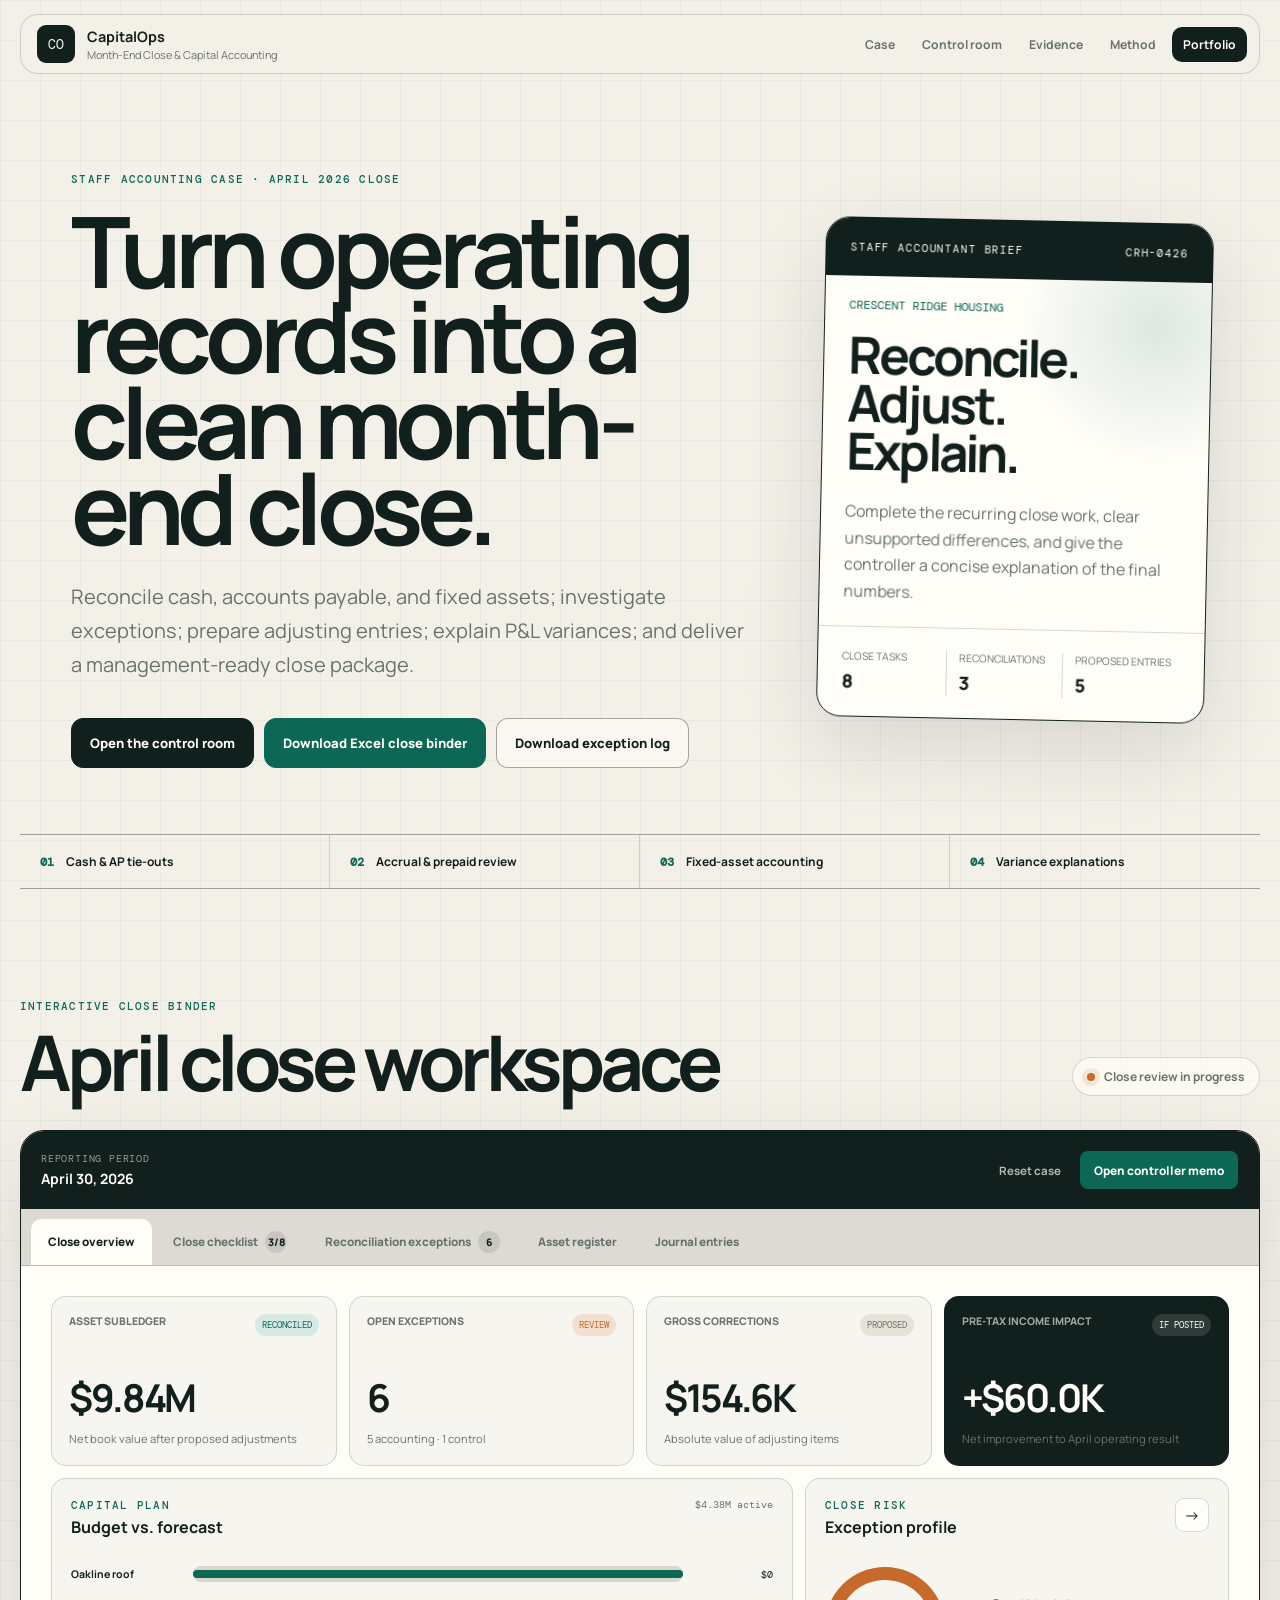
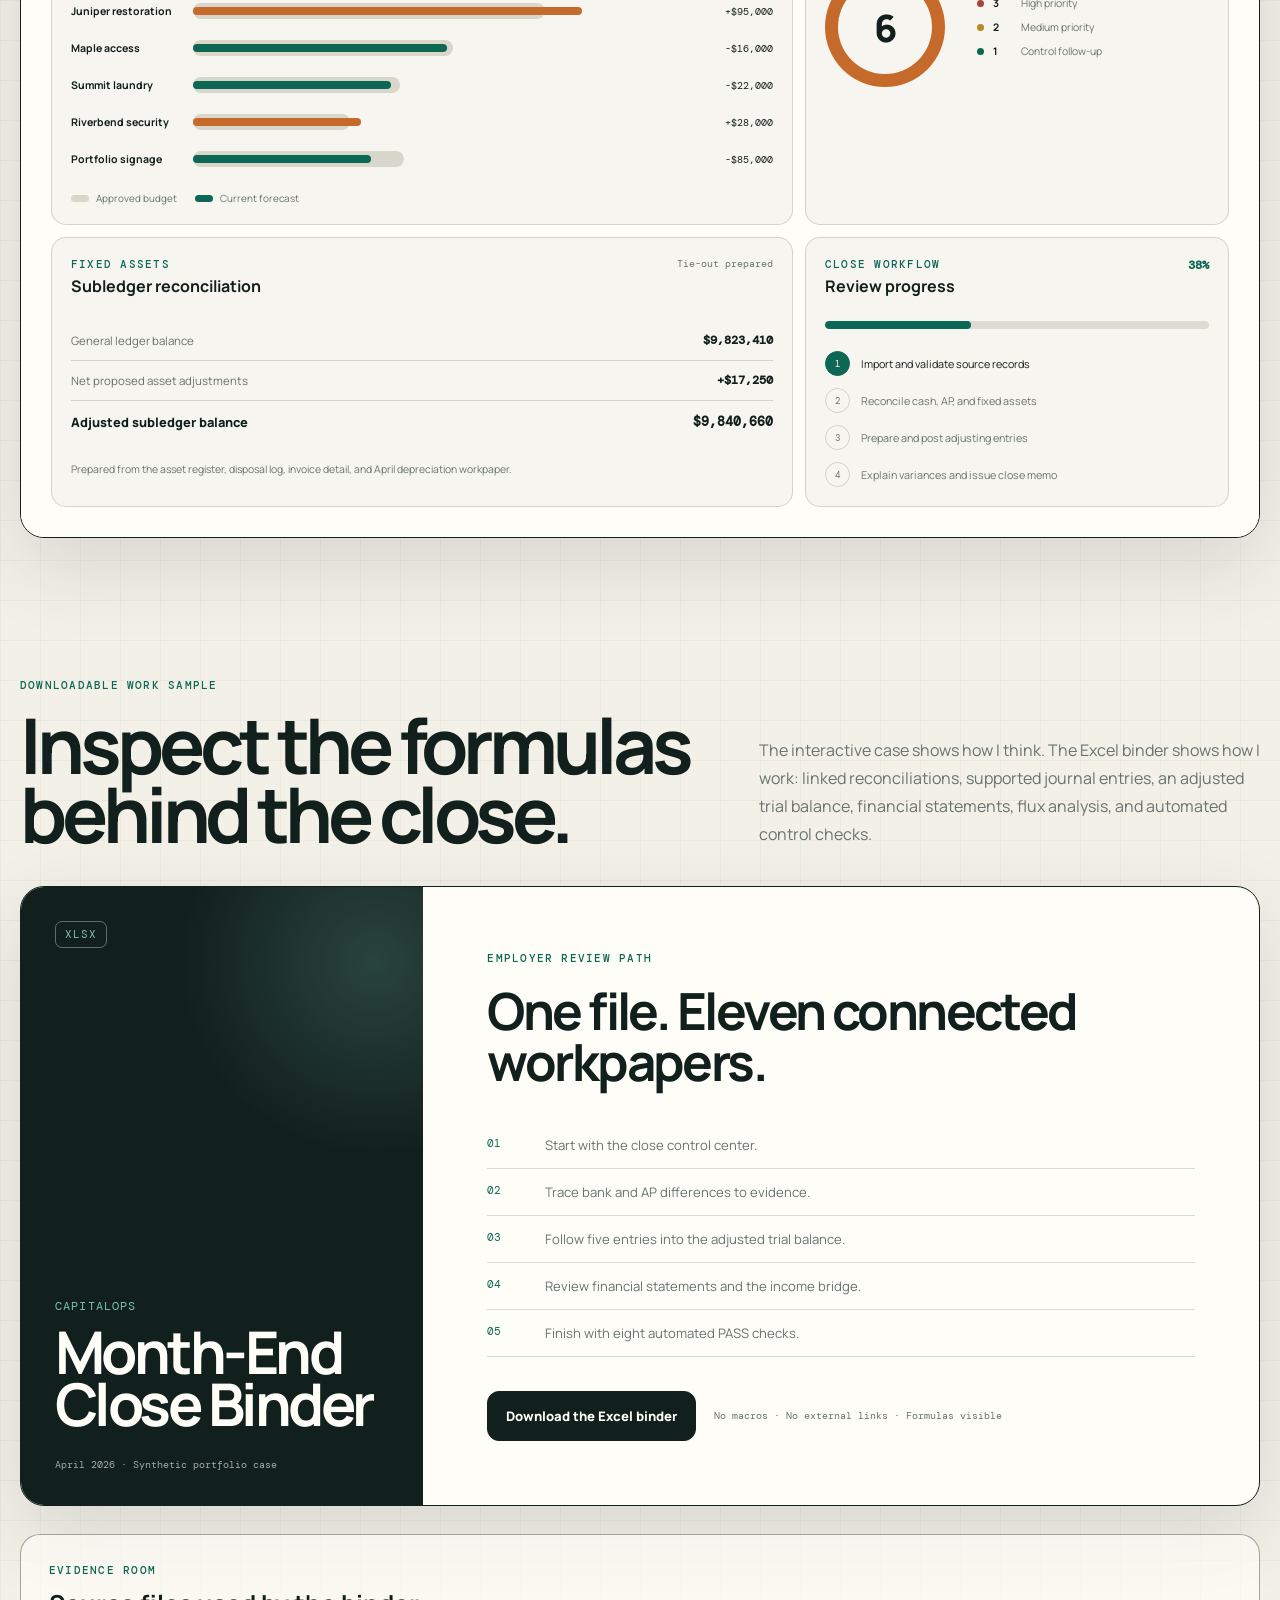
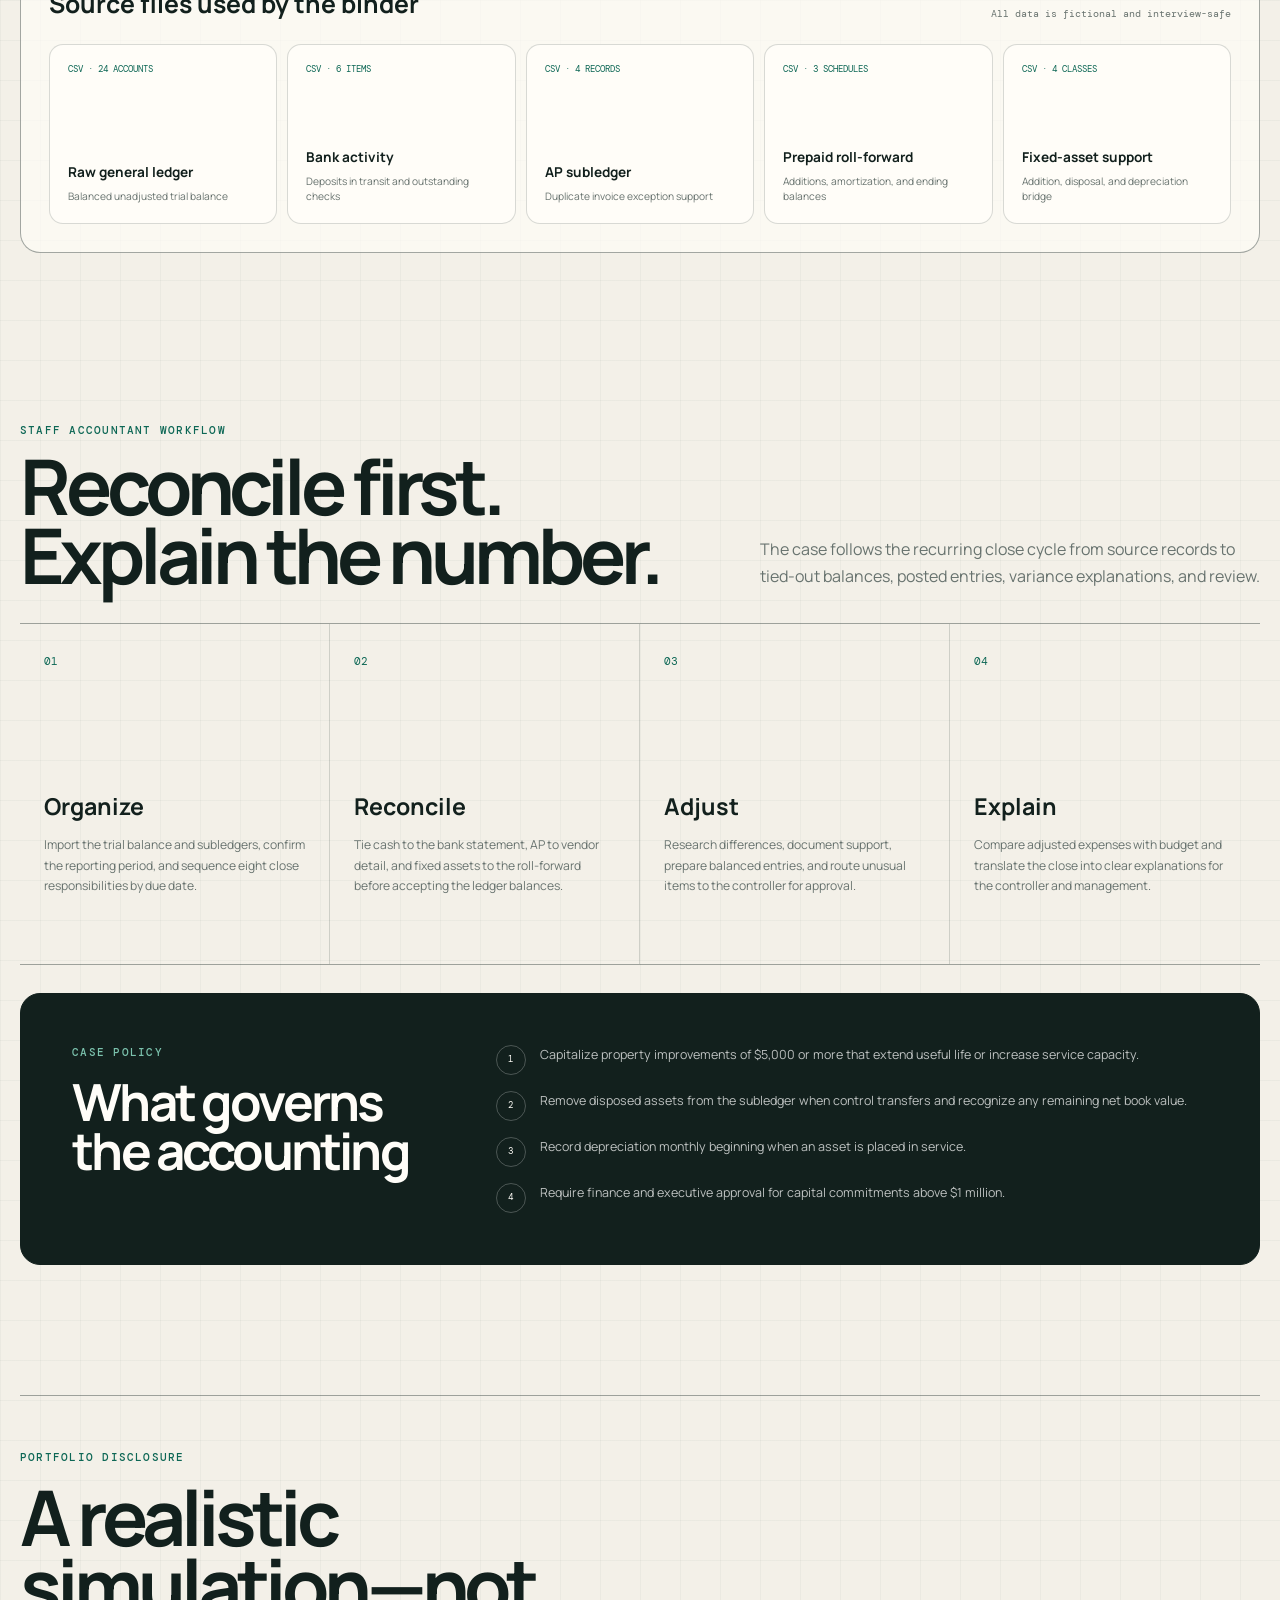
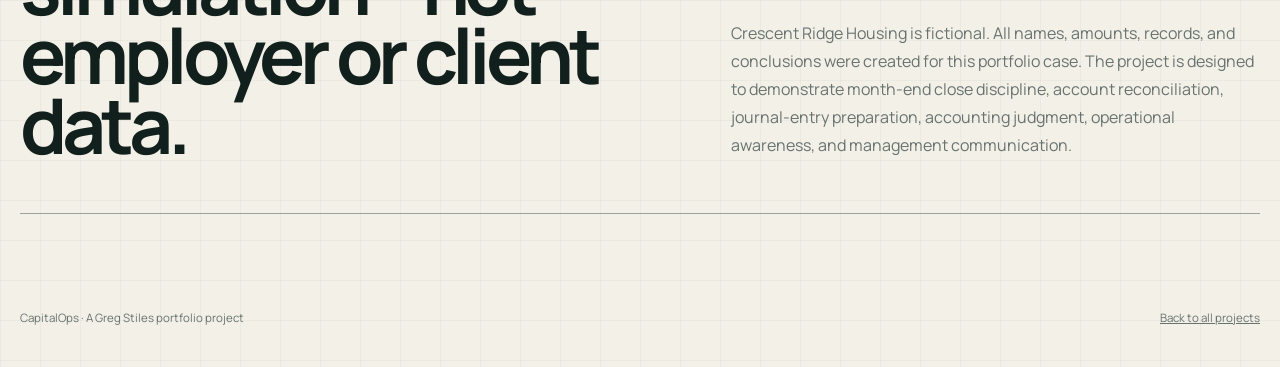
==== commit 0c9144a4: "Add CapitalOps Excel close binder" ====
--- a/projects/capitalops/index.html
+++ b/projects/capitalops/index.html
@@ -29,7 +29,7 @@
       href="https://fonts.googleapis.com/css2?family=DM+Mono:wght@400;500&amp;family=Manrope:wght@400;500;600;700;800&amp;display=swap"
       rel="stylesheet"
     />
-    <link rel="stylesheet" href="styles.css?v=2" />
+    <link rel="stylesheet" href="styles.css?v=3" />
   </head>
   <body>
     <header class="site-header">
@@ -44,6 +44,7 @@
       <nav class="header-nav" aria-label="Project navigation">
         <a href="#case">Case</a>
         <a href="#control-room">Control room</a>
+        <a href="#evidence">Evidence</a>
         <a href="#method">Method</a>
         <a class="portfolio-link" href="../../">Portfolio</a>
       </nav>
@@ -62,6 +63,13 @@
 
           <div class="hero-actions">
             <a class="button button-primary" href="#control-room">Open the control room</a>
+            <a
+              class="button button-workbook"
+              href="downloads/CapitalOps_Close_Binder.xlsx"
+              download
+            >
+              Download Excel close binder
+            </a>
             <button class="button button-quiet" id="downloadCaseButton" type="button">
               Download exception log
             </button>
@@ -579,6 +587,88 @@
         </div>
       </section>
 
+      <section class="evidence-section" id="evidence" aria-labelledby="evidence-title">
+        <div class="evidence-intro">
+          <div>
+            <p class="eyebrow">Downloadable work sample</p>
+            <h2 id="evidence-title">Inspect the formulas behind the close.</h2>
+          </div>
+          <p>
+            The interactive case shows how I think. The Excel binder shows how I
+            work: linked reconciliations, supported journal entries, an adjusted
+            trial balance, financial statements, flux analysis, and automated
+            control checks.
+          </p>
+        </div>
+
+        <div class="workbook-showcase">
+          <div class="workbook-cover">
+            <span class="workbook-app">XLSX</span>
+            <p>CapitalOps</p>
+            <h3>Month-End<br />Close Binder</h3>
+            <small>April 2026 · Synthetic portfolio case</small>
+          </div>
+          <div class="workbook-details">
+            <p class="card-kicker">Employer review path</p>
+            <h3>One file. Eleven connected workpapers.</h3>
+            <ol>
+              <li><span>01</span> Start with the close control center.</li>
+              <li><span>02</span> Trace bank and AP differences to evidence.</li>
+              <li><span>03</span> Follow five entries into the adjusted trial balance.</li>
+              <li><span>04</span> Review financial statements and the income bridge.</li>
+              <li><span>05</span> Finish with eight automated PASS checks.</li>
+            </ol>
+            <div class="workbook-actions">
+              <a
+                class="button button-primary"
+                href="downloads/CapitalOps_Close_Binder.xlsx"
+                download
+              >
+                Download the Excel binder
+              </a>
+              <span>No macros · No external links · Formulas visible</span>
+            </div>
+          </div>
+        </div>
+
+        <div class="source-library" aria-label="Synthetic source evidence">
+          <div class="source-library-heading">
+            <div>
+              <p class="card-kicker">Evidence room</p>
+              <h3>Source files used by the binder</h3>
+            </div>
+            <span>All data is fictional and interview-safe</span>
+          </div>
+          <div class="source-grid">
+            <a href="evidence/data/capitalops-raw-gl.csv" download>
+              <span>CSV · 24 accounts</span>
+              <strong>Raw general ledger</strong>
+              <small>Balanced unadjusted trial balance</small>
+            </a>
+            <a href="evidence/data/capitalops-bank-activity.csv" download>
+              <span>CSV · 6 items</span>
+              <strong>Bank activity</strong>
+              <small>Deposits in transit and outstanding checks</small>
+            </a>
+            <a href="evidence/data/capitalops-ap-subledger.csv" download>
+              <span>CSV · 4 records</span>
+              <strong>AP subledger</strong>
+              <small>Duplicate invoice exception support</small>
+            </a>
+            <a href="evidence/data/capitalops-prepaids.csv" download>
+              <span>CSV · 3 schedules</span>
+              <strong>Prepaid roll-forward</strong>
+              <small>Additions, amortization, and ending balances</small>
+            </a>
+            <a href="evidence/data/capitalops-fixed-assets.csv" download>
+              <span>CSV · 4 classes</span>
+              <strong>Fixed-asset support</strong>
+              <small>Addition, disposal, and depreciation bridge</small>
+            </a>
+          </div>
+        </div>
+      </section>
+
       <section class="method-section" id="method" aria-labelledby="method-title">
         <div class="section-heading method-heading">
           <div>
@@ -698,6 +788,6 @@
       </div>
     </dialog>
 
-    <script src="app.js?v=2"></script>
+    <script src="app.js?v=3"></script>
   </body>
 </html>
--- a/projects/capitalops/styles.css
+++ b/projects/capitalops/styles.css
@@ -216,6 +216,12 @@
   color: var(--white);
 }
 
+.button-workbook {
+  border-color: var(--green);
+  background: var(--green);
+  color: var(--white);
+}
+
 .button-quiet {
   border-color: var(--line-strong);
   background: rgba(255, 253, 248, 0.58);
@@ -1581,6 +1587,206 @@
   color: var(--muted);
 }
 
+.evidence-section {
+  padding: 80px 0 60px;
+}
+
+.evidence-intro {
+  display: grid;
+  grid-template-columns: 1.15fr 0.85fr;
+  gap: 60px;
+  align-items: end;
+  margin-bottom: 38px;
+}
+
+.evidence-intro h2 {
+  max-width: 820px;
+  margin: 18px 0 0;
+  font-size: clamp(3rem, 6vw, 6.4rem);
+  line-height: 0.9;
+  letter-spacing: -0.065em;
+}
+
+.evidence-intro > p {
+  margin: 0;
+  color: var(--muted);
+  line-height: 1.75;
+}
+
+.workbook-showcase {
+  display: grid;
+  grid-template-columns: minmax(280px, 0.65fr) minmax(0, 1.35fr);
+  overflow: hidden;
+  border: 1px solid var(--ink);
+  border-radius: 24px;
+  background: var(--white);
+  box-shadow: var(--shadow);
+}
+
+.workbook-cover {
+  min-height: 520px;
+  display: flex;
+  flex-direction: column;
+  padding: 34px;
+  background:
+    radial-gradient(circle at 88% 12%, rgba(123, 194, 173, 0.22), transparent 30%),
+    var(--ink);
+  color: var(--white);
+}
+
+.workbook-app {
+  align-self: flex-start;
+  border: 1px solid rgba(255, 255, 255, 0.34);
+  border-radius: 7px;
+  padding: 6px 9px;
+  color: #7bc2ad;
+  font-family: var(--mono);
+  font-size: 0.66rem;
+  letter-spacing: 0.1em;
+}
+
+.workbook-cover p {
+  margin: auto 0 12px;
+  color: #7bc2ad;
+  font-family: var(--mono);
+  font-size: 0.72rem;
+  letter-spacing: 0.1em;
+  text-transform: uppercase;
+}
+
+.workbook-cover h3 {
+  margin: 0;
+  font-size: clamp(2.7rem, 4.6vw, 5.2rem);
+  line-height: 0.88;
+  letter-spacing: -0.06em;
+}
+
+.workbook-cover small {
+  margin-top: 28px;
+  color: rgba(255, 255, 255, 0.62);
+  font-family: var(--mono);
+  font-size: 0.64rem;
+}
+
+.workbook-details {
+  padding: clamp(34px, 5vw, 76px);
+}
+
+.workbook-details > h3 {
+  max-width: 700px;
+  margin: 20px 0 36px;
+  font-size: clamp(2rem, 4vw, 4rem);
+  line-height: 0.98;
+  letter-spacing: -0.05em;
+}
+
+.workbook-details ol {
+  display: grid;
+  gap: 0;
+  margin: 0;
+  padding: 0;
+  list-style: none;
+}
+
+.workbook-details li {
+  display: grid;
+  grid-template-columns: 42px 1fr;
+  gap: 16px;
+  padding: 14px 0;
+  border-bottom: 1px solid var(--line);
+  color: var(--muted);
+  font-size: 0.82rem;
+}
+
+.workbook-details li span {
+  color: var(--green);
+  font-family: var(--mono);
+  font-size: 0.68rem;
+}
+
+.workbook-actions {
+  display: flex;
+  align-items: center;
+  gap: 18px;
+  margin-top: 34px;
+}
+
+.workbook-actions span {
+  color: var(--muted);
+  font-family: var(--mono);
+  font-size: 0.62rem;
+}
+
+.source-library {
+  margin-top: 28px;
+  border: 1px solid var(--line-strong);
+  border-radius: 20px;
+  padding: 28px;
+  background: rgba(255, 253, 248, 0.65);
+}
+
+.source-library-heading {
+  display: flex;
+  align-items: end;
+  justify-content: space-between;
+  gap: 24px;
+}
+
+.source-library-heading h3 {
+  margin: 10px 0 0;
+  font-size: 1.55rem;
+}
+
+.source-library-heading > span {
+  color: var(--muted);
+  font-family: var(--mono);
+  font-size: 0.64rem;
+}
+
+.source-grid {
+  display: grid;
+  grid-template-columns: repeat(5, 1fr);
+  gap: 10px;
+  margin-top: 24px;
+}
+
+.source-grid a {
+  min-height: 180px;
+  display: flex;
+  flex-direction: column;
+  border: 1px solid var(--line);
+  border-radius: 14px;
+  padding: 18px;
+  background: var(--white);
+  text-decoration: none;
+  transition: border-color 160ms ease, transform 160ms ease;
+}
+
+.source-grid a:hover,
+.source-grid a:focus-visible {
+  border-color: var(--green);
+  transform: translateY(-2px);
+}
+
+.source-grid span {
+  color: var(--green);
+  font-family: var(--mono);
+  font-size: 0.58rem;
+  text-transform: uppercase;
+}
+
+.source-grid strong {
+  margin-top: auto;
+  font-size: 0.85rem;
+}
+
+.source-grid small {
+  margin-top: 8px;
+  color: var(--muted);
+  font-size: 0.64rem;
+  line-height: 1.5;
+}
+
 .method-section {
   padding: 110px 0 60px;
 }
@@ -1863,6 +2069,10 @@
     grid-template-columns: repeat(2, 1fr);
   }
 
+  .source-grid {
+    grid-template-columns: repeat(3, 1fr);
+  }
+
   .method-grid article:nth-child(2) {
     border-right: 0;
   }
@@ -1915,11 +2125,24 @@
 
   .section-heading,
   .method-heading,
+  .evidence-intro,
   .project-note,
   .policy-note {
     grid-template-columns: 1fr;
   }
 
+  .workbook-showcase {
+    grid-template-columns: 1fr;
+  }
+
+  .workbook-cover {
+    min-height: 390px;
+  }
+
+  .source-grid {
+    grid-template-columns: repeat(2, 1fr);
+  }
+
   .section-heading {
     align-items: flex-start;
     flex-direction: column;
@@ -1975,6 +2198,20 @@
   .hero-actions,
   .hero-actions .button {
     width: 100%;
+  }
+
+  .workbook-actions,
+  .source-library-heading {
+    align-items: stretch;
+    flex-direction: column;
+  }
+
+  .workbook-actions {
+    display: flex;
+  }
+
+  .source-grid {
+    grid-template-columns: 1fr;
   }
 
   .brief-body {
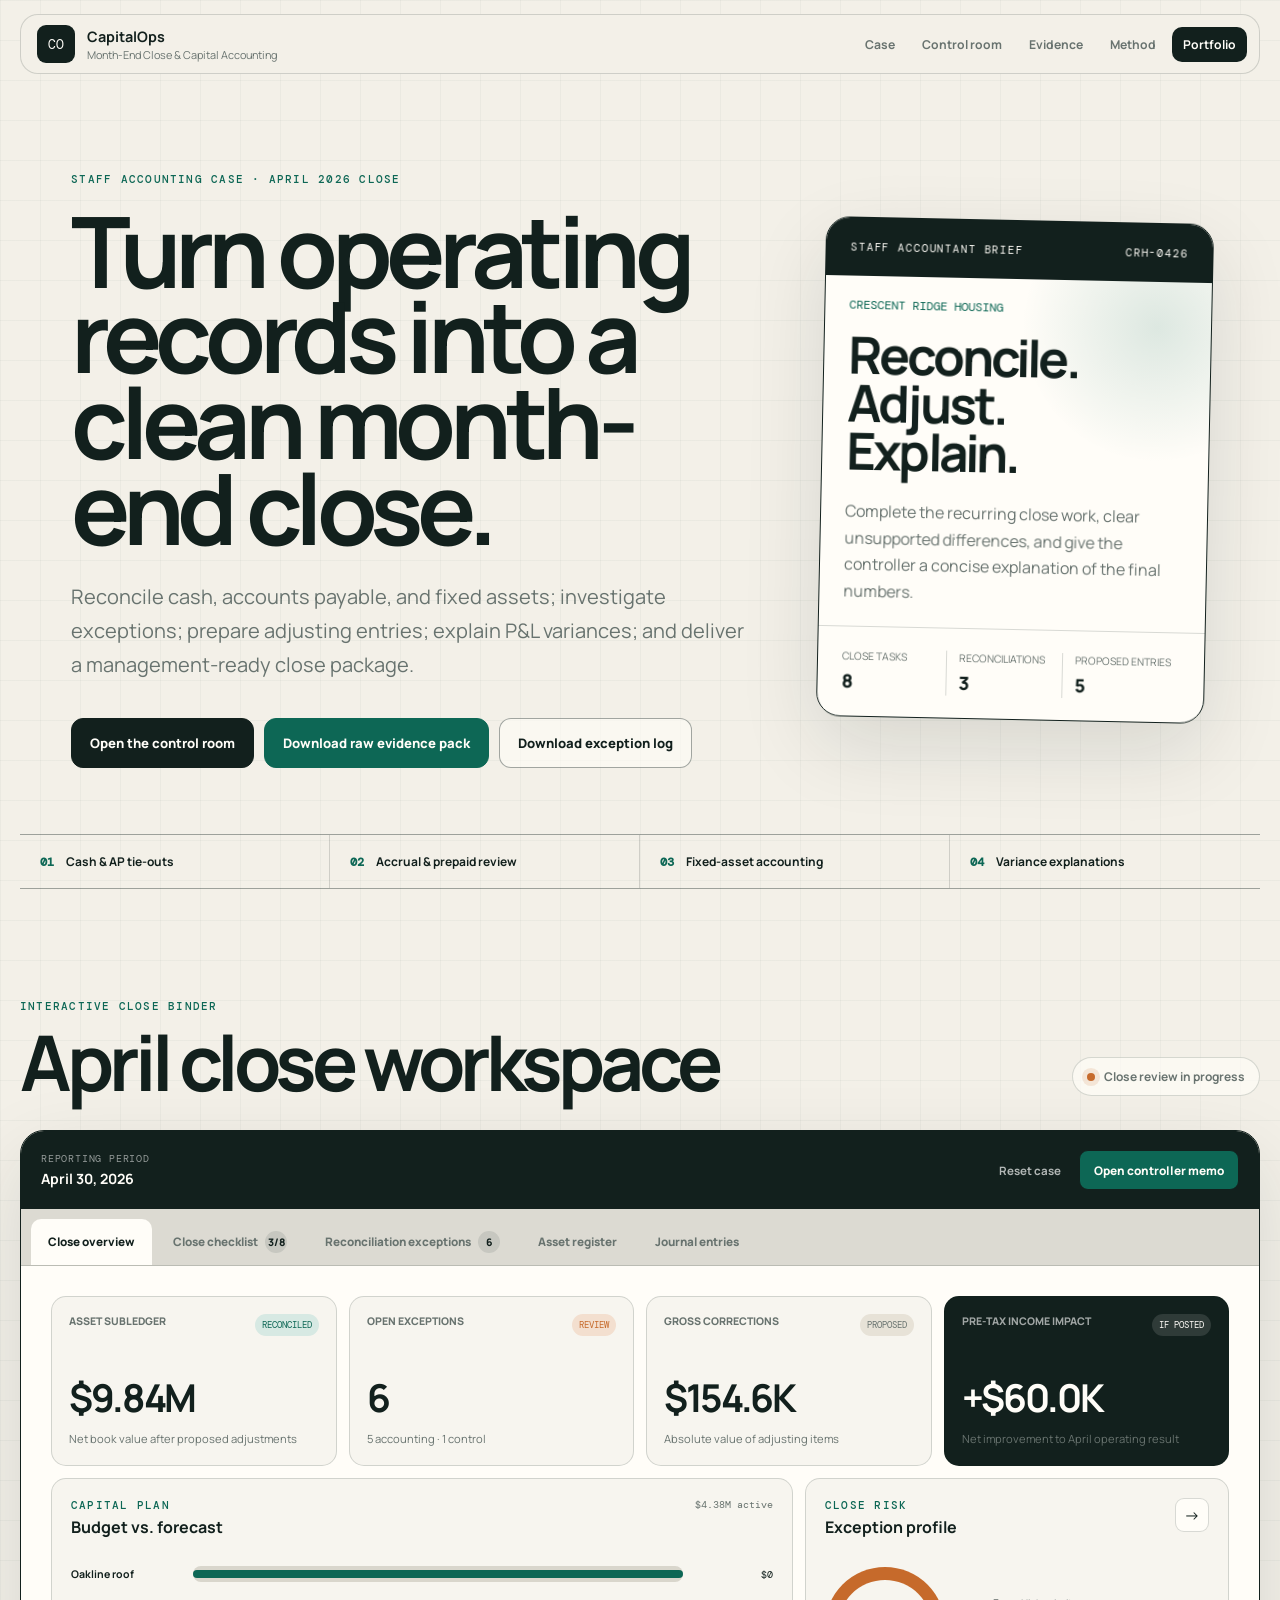
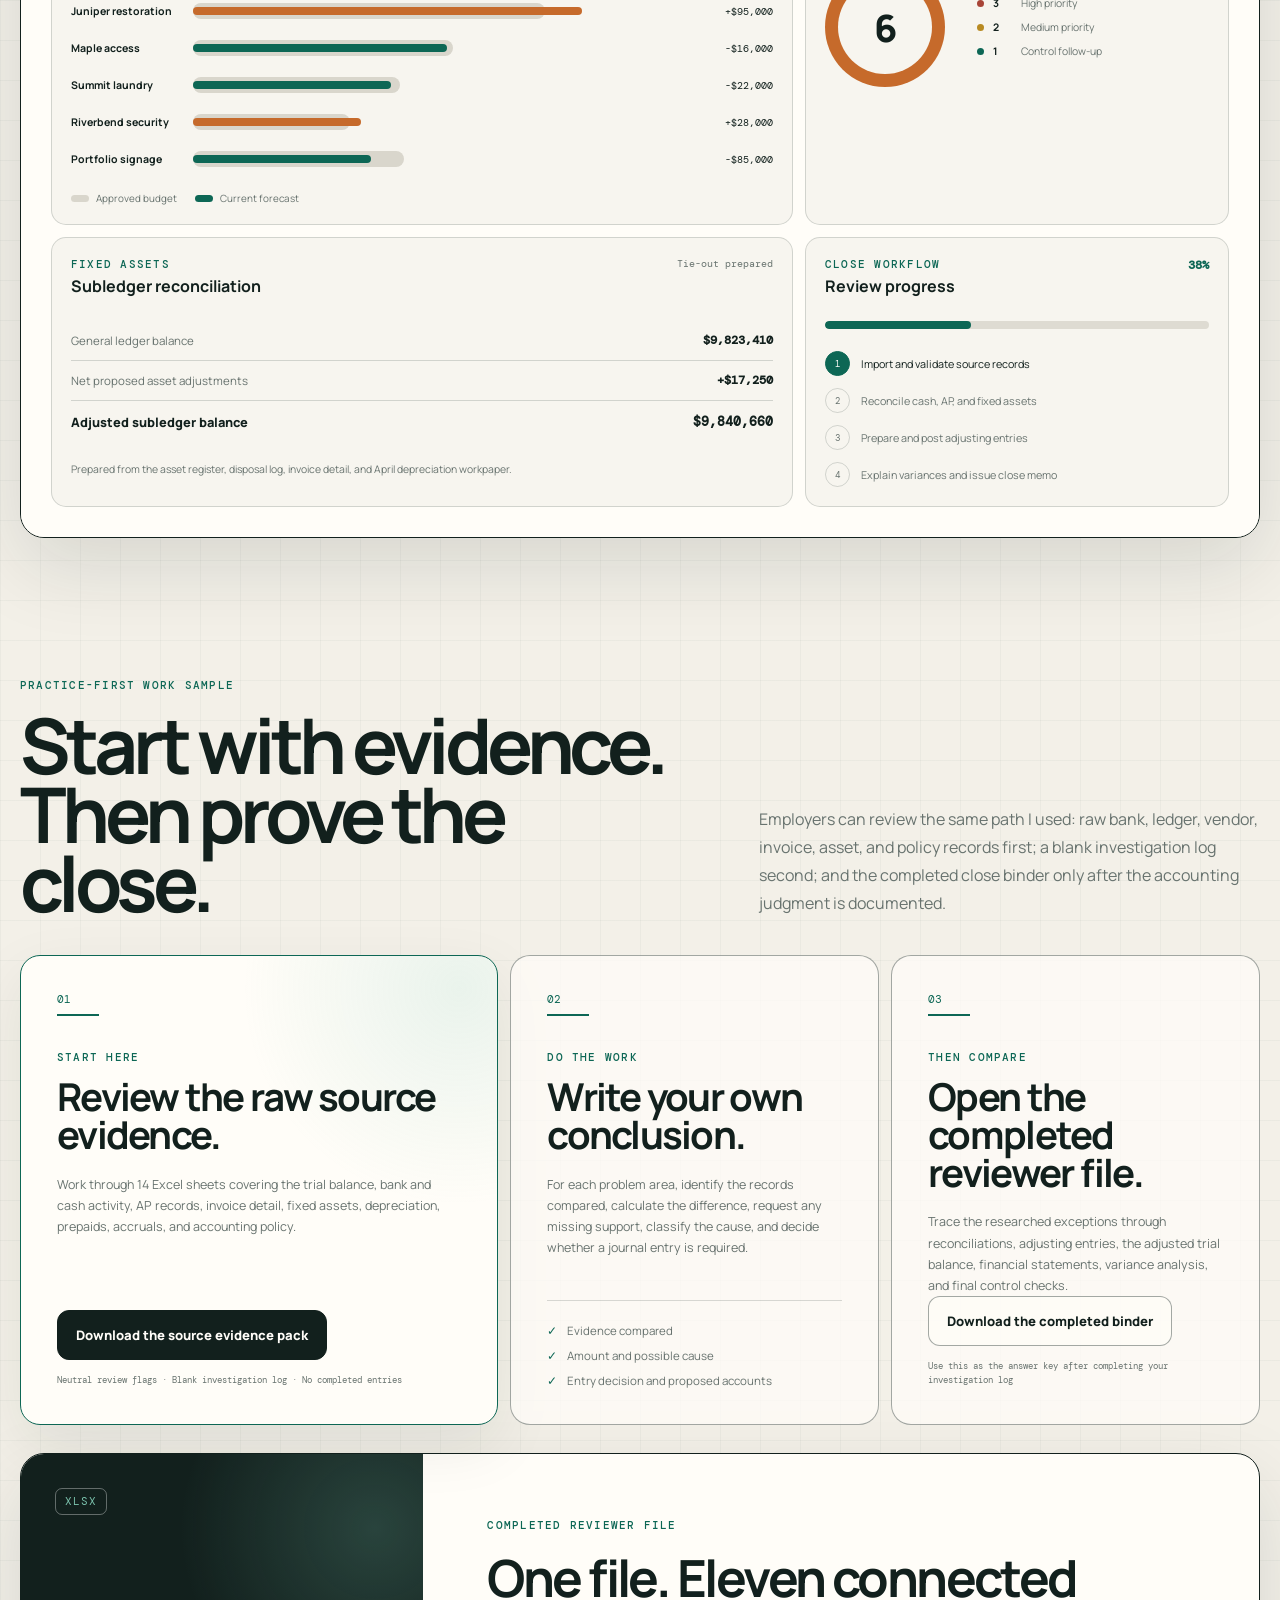
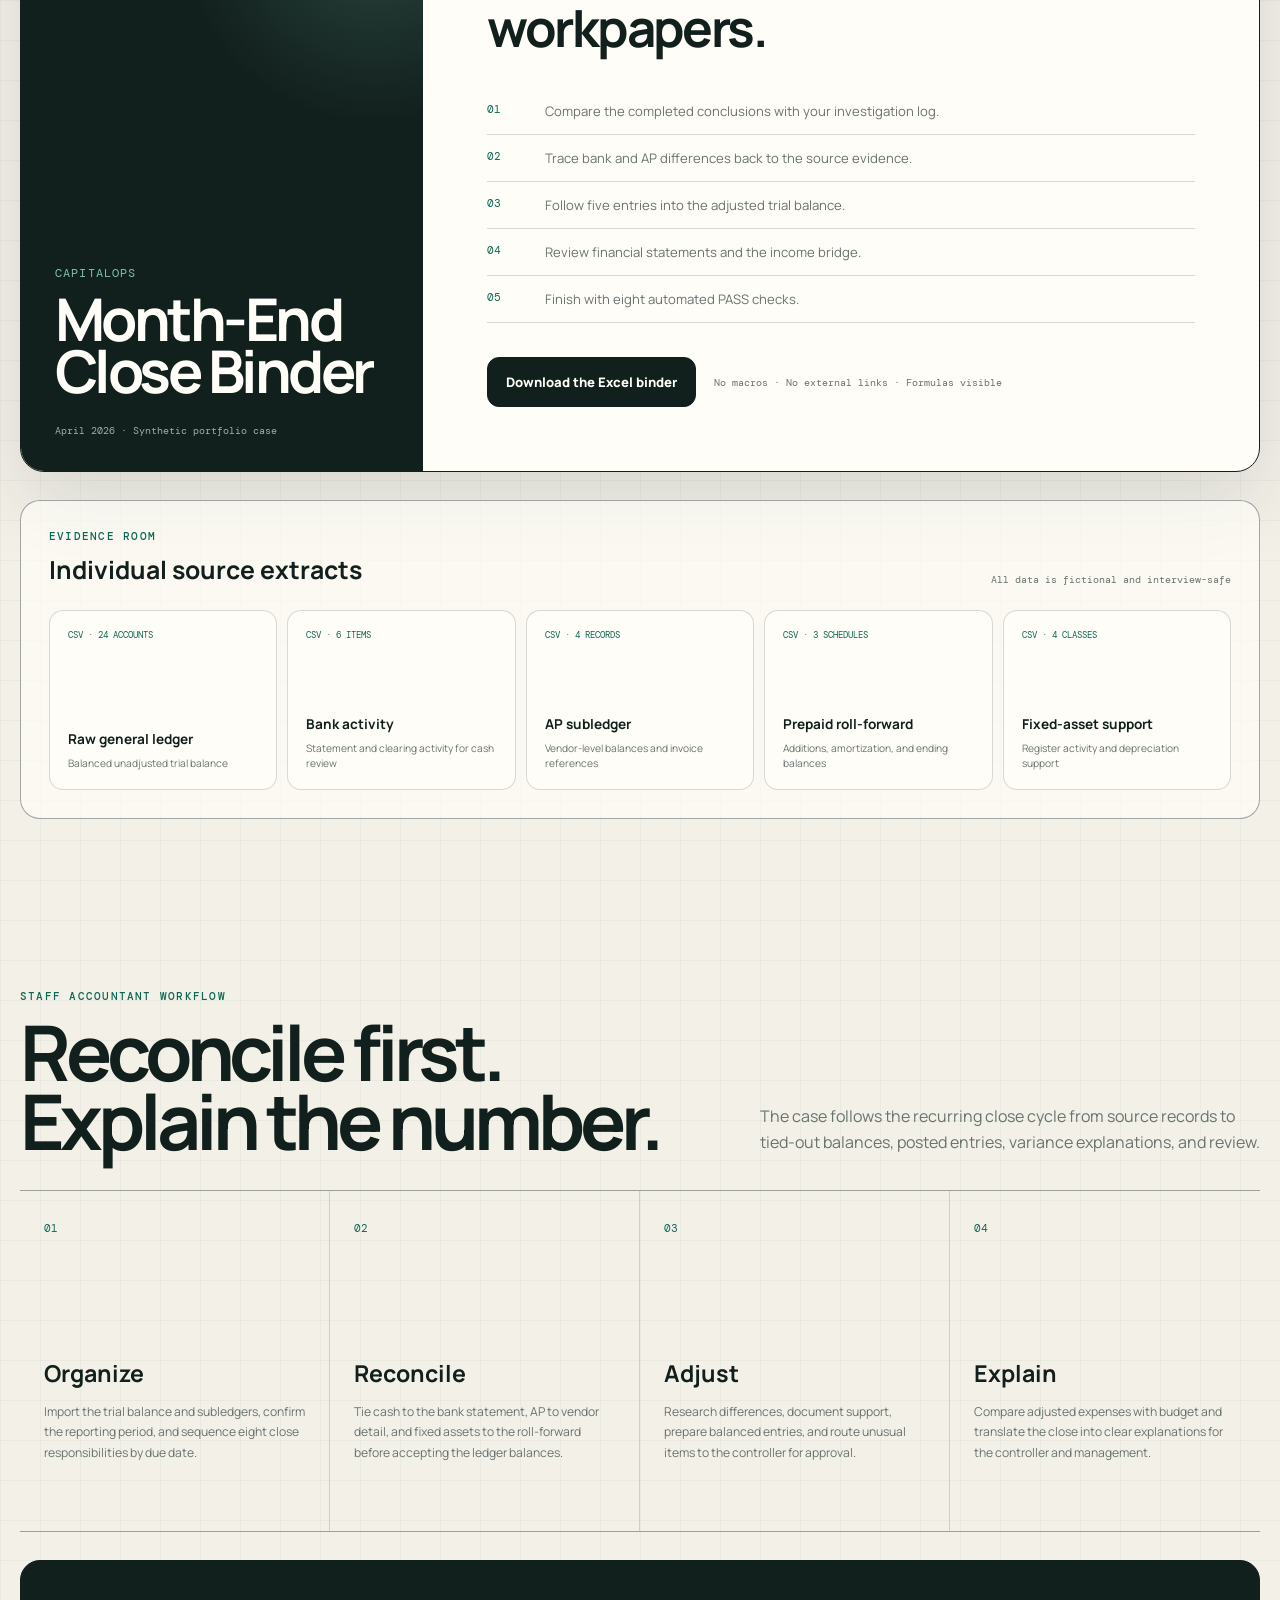
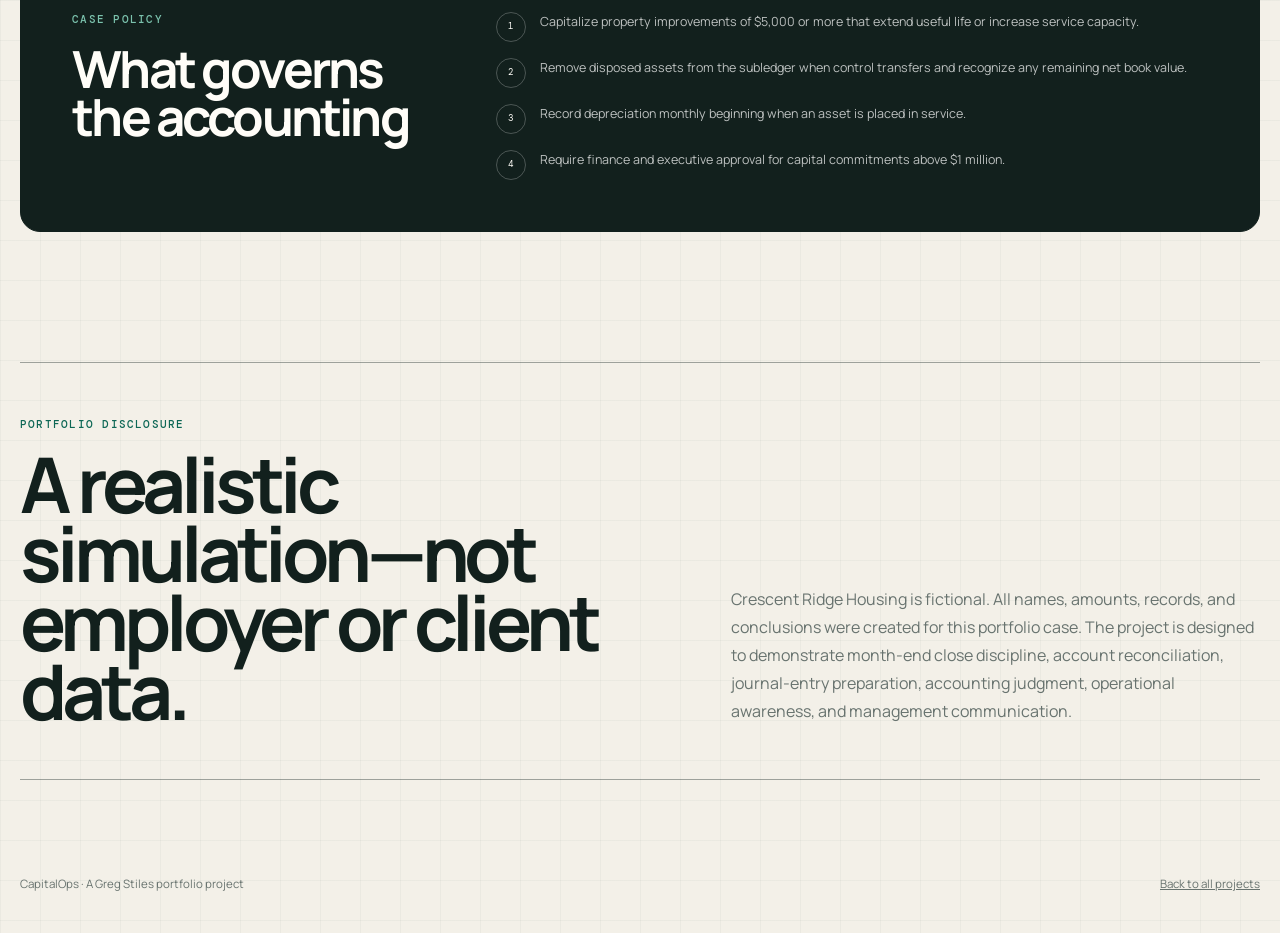
==== commit 9c748904: "Add CapitalOps source evidence practice pack" ====
--- a/projects/capitalops/index.html
+++ b/projects/capitalops/index.html
@@ -5,13 +5,13 @@
     <meta name="viewport" content="width=device-width, initial-scale=1.0" />
     <meta
       name="description"
-      content="CapitalOps is a fictional staff-accounting case demonstrating month-end close, reconciliations, adjusting entries, fixed assets, variance analysis, and management reporting."
+      content="CapitalOps is a fictional staff-accounting case with raw source evidence, an investigation workbook, reconciliations, adjusting entries, fixed assets, variance analysis, and management reporting."
     />
     <meta property="og:type" content="website" />
     <meta property="og:title" content="CapitalOps | Facilities Finance &amp; Controls Lab" />
     <meta
       property="og:description"
-      content="Complete a fictional April close through account reconciliations, adjusting entries, fixed-asset workpapers, variance analysis, and a management-ready memo."
+      content="Work from raw source evidence to a completed fictional April close, including reconciliations, adjusting entries, fixed-asset workpapers, variance analysis, and a management-ready memo."
     />
     <meta property="og:url" content="https://gregorymstiles.com/projects/capitalops/" />
     <meta property="og:image" content="https://gregorymstiles.com/projects/capitalops/og.png" />
@@ -29,7 +29,7 @@
       href="https://fonts.googleapis.com/css2?family=DM+Mono:wght@400;500&amp;family=Manrope:wght@400;500;600;700;800&amp;display=swap"
       rel="stylesheet"
     />
-    <link rel="stylesheet" href="styles.css?v=3" />
+    <link rel="stylesheet" href="styles.css?v=4" />
   </head>
   <body>
     <header class="site-header">
@@ -65,10 +65,10 @@
             <a class="button button-primary" href="#control-room">Open the control room</a>
             <a
               class="button button-workbook"
-              href="downloads/CapitalOps_Close_Binder.xlsx"
+              href="downloads/CapitalOps_Source_Evidence_Pack.xlsx"
               download
             >
-              Download Excel close binder
+              Download raw evidence pack
             </a>
             <button class="button button-quiet" id="downloadCaseButton" type="button">
               Download exception log
@@ -590,15 +590,71 @@
       <section class="evidence-section" id="evidence" aria-labelledby="evidence-title">
         <div class="evidence-intro">
           <div>
-            <p class="eyebrow">Downloadable work sample</p>
-            <h2 id="evidence-title">Inspect the formulas behind the close.</h2>
+            <p class="eyebrow">Practice-first work sample</p>
+            <h2 id="evidence-title">Start with evidence. Then prove the close.</h2>
           </div>
           <p>
-            The interactive case shows how I think. The Excel binder shows how I
-            work: linked reconciliations, supported journal entries, an adjusted
-            trial balance, financial statements, flux analysis, and automated
-            control checks.
+            Employers can review the same path I used: raw bank, ledger, vendor,
+            invoice, asset, and policy records first; a blank investigation log
+            second; and the completed close binder only after the accounting
+            judgment is documented.
           </p>
+        </div>
+
+        <div class="practice-path" aria-label="CapitalOps practice workflow">
+          <article class="practice-step practice-step-featured">
+            <span class="practice-step-number">01</span>
+            <p class="card-kicker">Start here</p>
+            <h3>Review the raw source evidence.</h3>
+            <p>
+              Work through 14 Excel sheets covering the trial balance, bank and
+              cash activity, AP records, invoice detail, fixed assets,
+              depreciation, prepaids, accruals, and accounting policy.
+            </p>
+            <a
+              class="button button-primary"
+              href="downloads/CapitalOps_Source_Evidence_Pack.xlsx"
+              download
+            >
+              Download the source evidence pack
+            </a>
+            <small>Neutral review flags · Blank investigation log · No completed entries</small>
+          </article>
+
+          <article class="practice-step">
+            <span class="practice-step-number">02</span>
+            <p class="card-kicker">Do the work</p>
+            <h3>Write your own conclusion.</h3>
+            <p>
+              For each problem area, identify the records compared, calculate
+              the difference, request any missing support, classify the cause,
+              and decide whether a journal entry is required.
+            </p>
+            <ul>
+              <li>Evidence compared</li>
+              <li>Amount and possible cause</li>
+              <li>Entry decision and proposed accounts</li>
+            </ul>
+          </article>
+
+          <article class="practice-step">
+            <span class="practice-step-number">03</span>
+            <p class="card-kicker">Then compare</p>
+            <h3>Open the completed reviewer file.</h3>
+            <p>
+              Trace the researched exceptions through reconciliations,
+              adjusting entries, the adjusted trial balance, financial
+              statements, variance analysis, and final control checks.
+            </p>
+            <a
+              class="button button-quiet"
+              href="downloads/CapitalOps_Close_Binder.xlsx"
+              download
+            >
+              Download the completed binder
+            </a>
+            <small>Use this as the answer key after completing your investigation log</small>
+          </article>
         </div>
 
         <div class="workbook-showcase">
@@ -609,11 +665,11 @@
             <small>April 2026 · Synthetic portfolio case</small>
           </div>
           <div class="workbook-details">
-            <p class="card-kicker">Employer review path</p>
+            <p class="card-kicker">Completed reviewer file</p>
             <h3>One file. Eleven connected workpapers.</h3>
             <ol>
-              <li><span>01</span> Start with the close control center.</li>
-              <li><span>02</span> Trace bank and AP differences to evidence.</li>
+              <li><span>01</span> Compare the completed conclusions with your investigation log.</li>
+              <li><span>02</span> Trace bank and AP differences back to the source evidence.</li>
               <li><span>03</span> Follow five entries into the adjusted trial balance.</li>
               <li><span>04</span> Review financial statements and the income bridge.</li>
               <li><span>05</span> Finish with eight automated PASS checks.</li>
@@ -635,7 +691,7 @@
           <div class="source-library-heading">
             <div>
               <p class="card-kicker">Evidence room</p>
-              <h3>Source files used by the binder</h3>
+              <h3>Individual source extracts</h3>
             </div>
             <span>All data is fictional and interview-safe</span>
           </div>
@@ -648,12 +704,12 @@
             <a href="evidence/data/capitalops-bank-activity.csv" download>
               <span>CSV · 6 items</span>
               <strong>Bank activity</strong>
-              <small>Deposits in transit and outstanding checks</small>
+              <small>Statement and clearing activity for cash review</small>
             </a>
             <a href="evidence/data/capitalops-ap-subledger.csv" download>
               <span>CSV · 4 records</span>
               <strong>AP subledger</strong>
-              <small>Duplicate invoice exception support</small>
+              <small>Vendor-level balances and invoice references</small>
             </a>
             <a href="evidence/data/capitalops-prepaids.csv" download>
               <span>CSV · 3 schedules</span>
@@ -663,7 +719,7 @@
             <a href="evidence/data/capitalops-fixed-assets.csv" download>
               <span>CSV · 4 classes</span>
               <strong>Fixed-asset support</strong>
-              <small>Addition, disposal, and depreciation bridge</small>
+              <small>Register activity and depreciation support</small>
             </a>
           </div>
         </div>
--- a/projects/capitalops/styles.css
+++ b/projects/capitalops/styles.css
@@ -1613,6 +1613,90 @@
   line-height: 1.75;
 }
 
+.practice-path {
+  display: grid;
+  grid-template-columns: 1.18fr 0.91fr 0.91fr;
+  gap: 12px;
+  margin-bottom: 28px;
+}
+
+.practice-step {
+  min-height: 420px;
+  display: flex;
+  flex-direction: column;
+  border: 1px solid var(--line-strong);
+  border-radius: 20px;
+  padding: clamp(24px, 3vw, 36px);
+  background: rgba(255, 253, 248, 0.72);
+}
+
+.practice-step-featured {
+  border-color: var(--green);
+  background:
+    radial-gradient(circle at 92% 7%, rgba(123, 194, 173, 0.16), transparent 35%),
+    var(--white);
+  box-shadow: 0 20px 60px rgba(18, 32, 29, 0.08);
+}
+
+.practice-step-number {
+  align-self: flex-start;
+  min-width: 42px;
+  border-bottom: 2px solid var(--green);
+  padding-bottom: 8px;
+  color: var(--green);
+  font-family: var(--mono);
+  font-size: 0.68rem;
+}
+
+.practice-step .card-kicker {
+  margin-top: 34px;
+}
+
+.practice-step h3 {
+  max-width: 430px;
+  margin: 14px 0 0;
+  font-size: clamp(1.7rem, 3vw, 3rem);
+  line-height: 0.98;
+  letter-spacing: -0.045em;
+}
+
+.practice-step > p:not(.card-kicker) {
+  margin: 20px 0 0;
+  color: var(--muted);
+  font-size: 0.78rem;
+  line-height: 1.7;
+}
+
+.practice-step ul {
+  display: grid;
+  gap: 10px;
+  margin: auto 0 0;
+  padding: 22px 0 0;
+  border-top: 1px solid var(--line);
+  color: var(--muted);
+  font-size: 0.72rem;
+  list-style: none;
+}
+
+.practice-step li::before {
+  margin-right: 10px;
+  color: var(--green);
+  content: "✓";
+}
+
+.practice-step .button {
+  align-self: flex-start;
+  margin-top: auto;
+}
+
+.practice-step small {
+  margin-top: 14px;
+  color: var(--muted);
+  font-family: var(--mono);
+  font-size: 0.58rem;
+  line-height: 1.5;
+}
+
 .workbook-showcase {
   display: grid;
   grid-template-columns: minmax(280px, 0.65fr) minmax(0, 1.35fr);
@@ -2073,6 +2157,14 @@
     grid-template-columns: repeat(3, 1fr);
   }
 
+  .practice-path {
+    grid-template-columns: 1fr 1fr;
+  }
+
+  .practice-step-featured {
+    grid-column: 1 / -1;
+  }
+
   .method-grid article:nth-child(2) {
     border-right: 0;
   }
@@ -2133,6 +2225,18 @@
 
   .workbook-showcase {
     grid-template-columns: 1fr;
+  }
+
+  .practice-path {
+    grid-template-columns: 1fr;
+  }
+
+  .practice-step-featured {
+    grid-column: auto;
+  }
+
+  .practice-step {
+    min-height: 360px;
   }
 
   .workbook-cover {
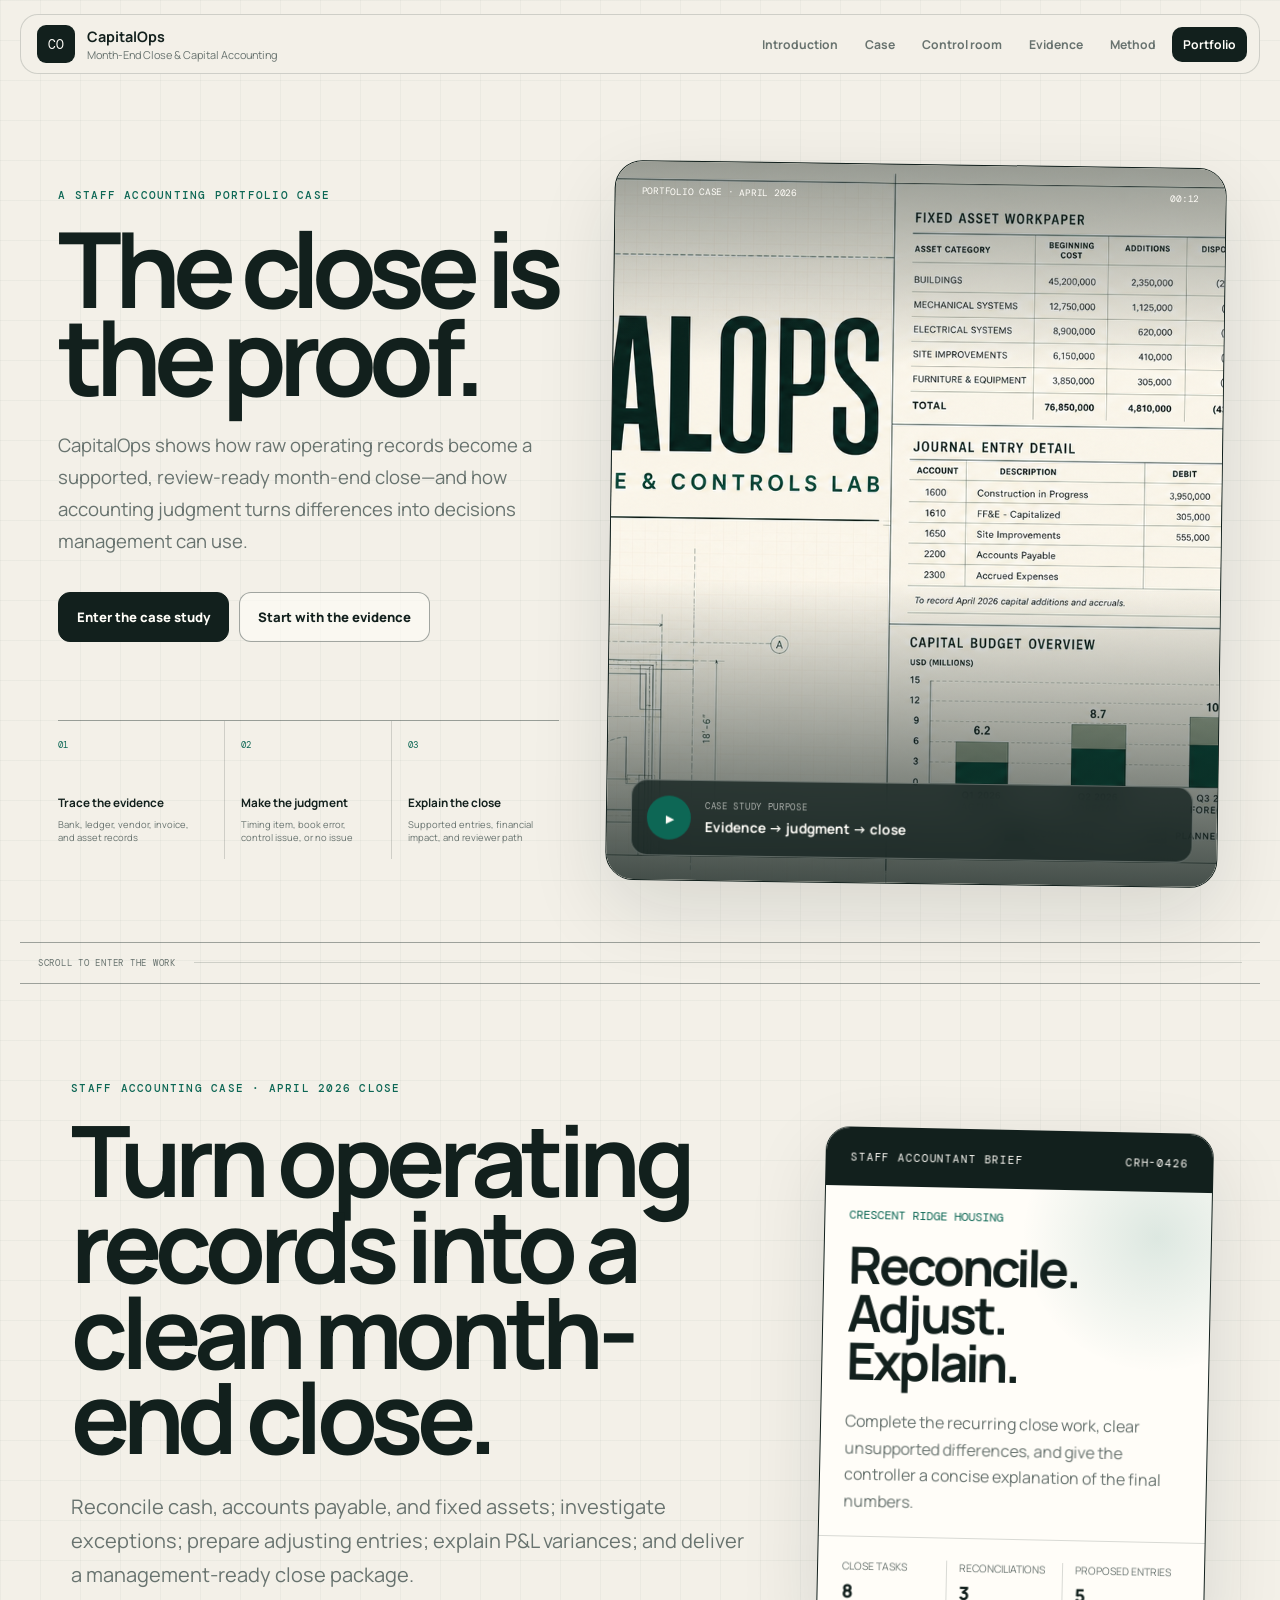
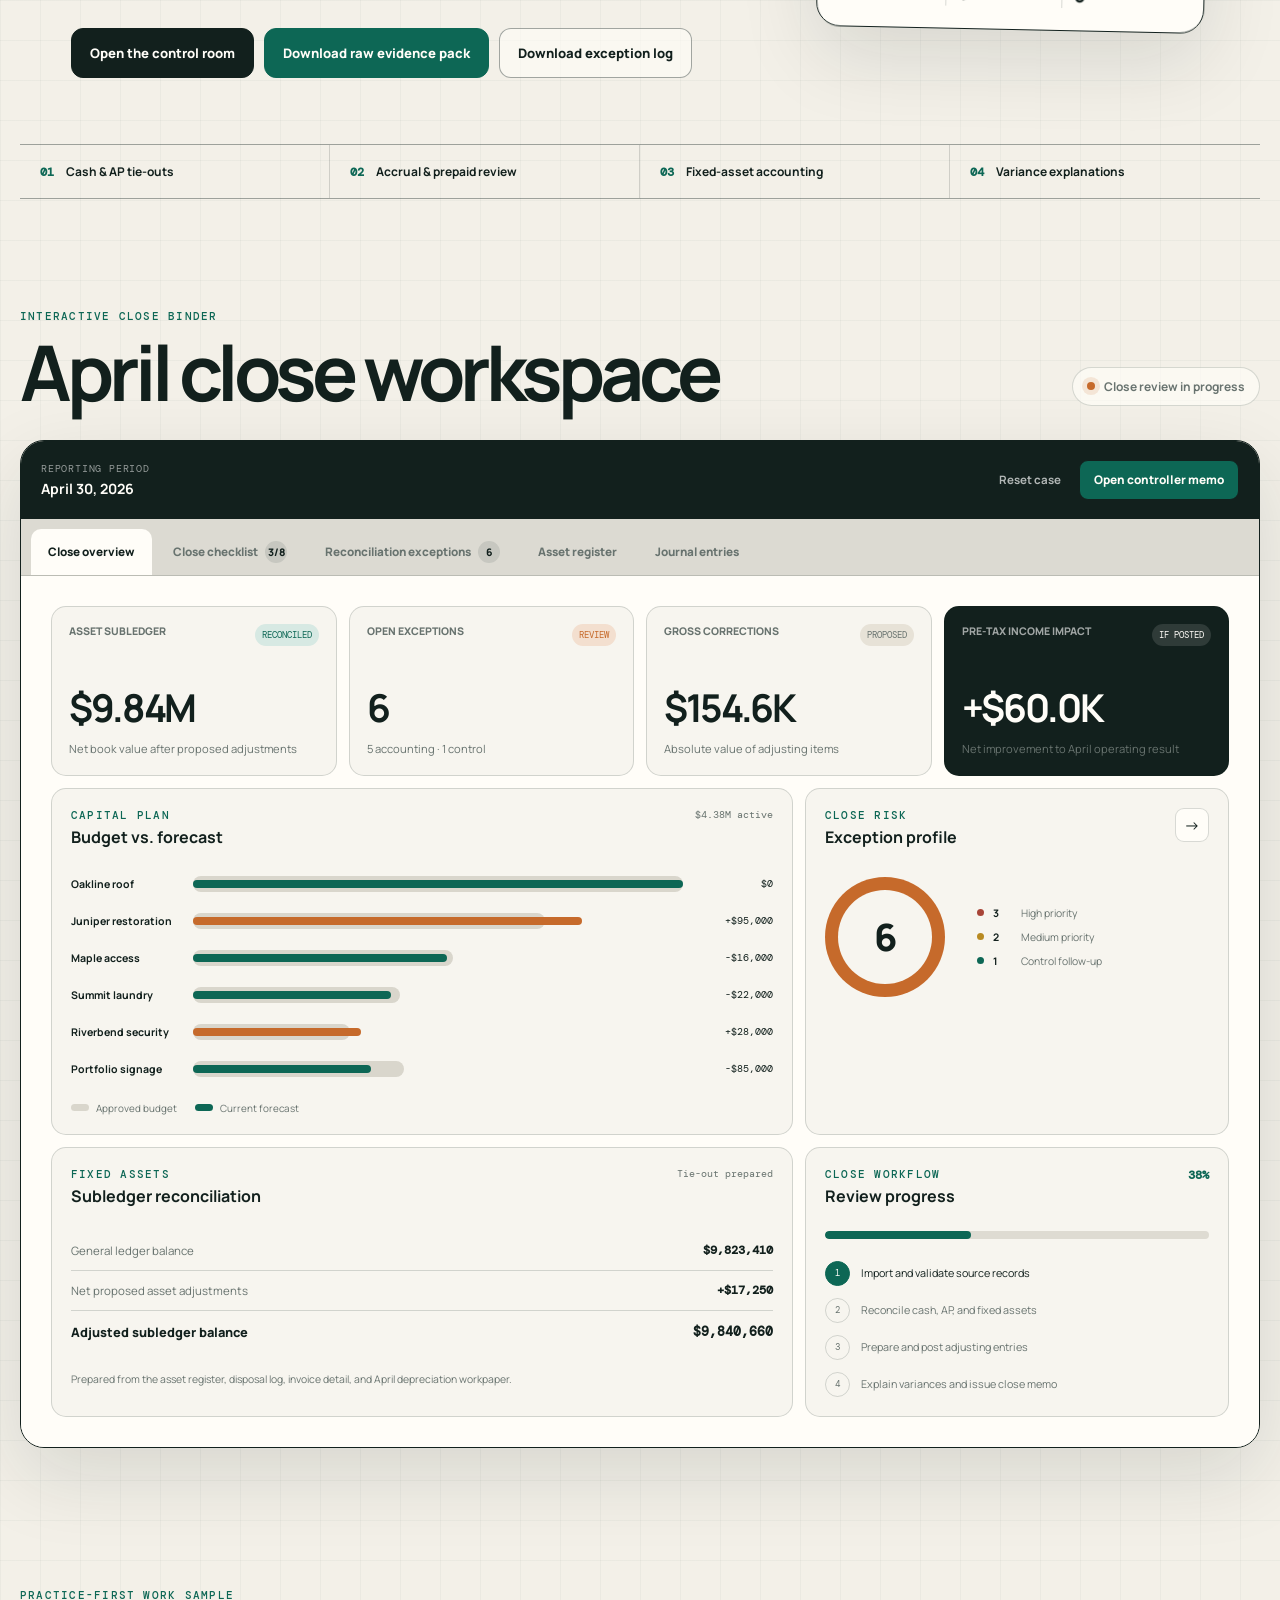
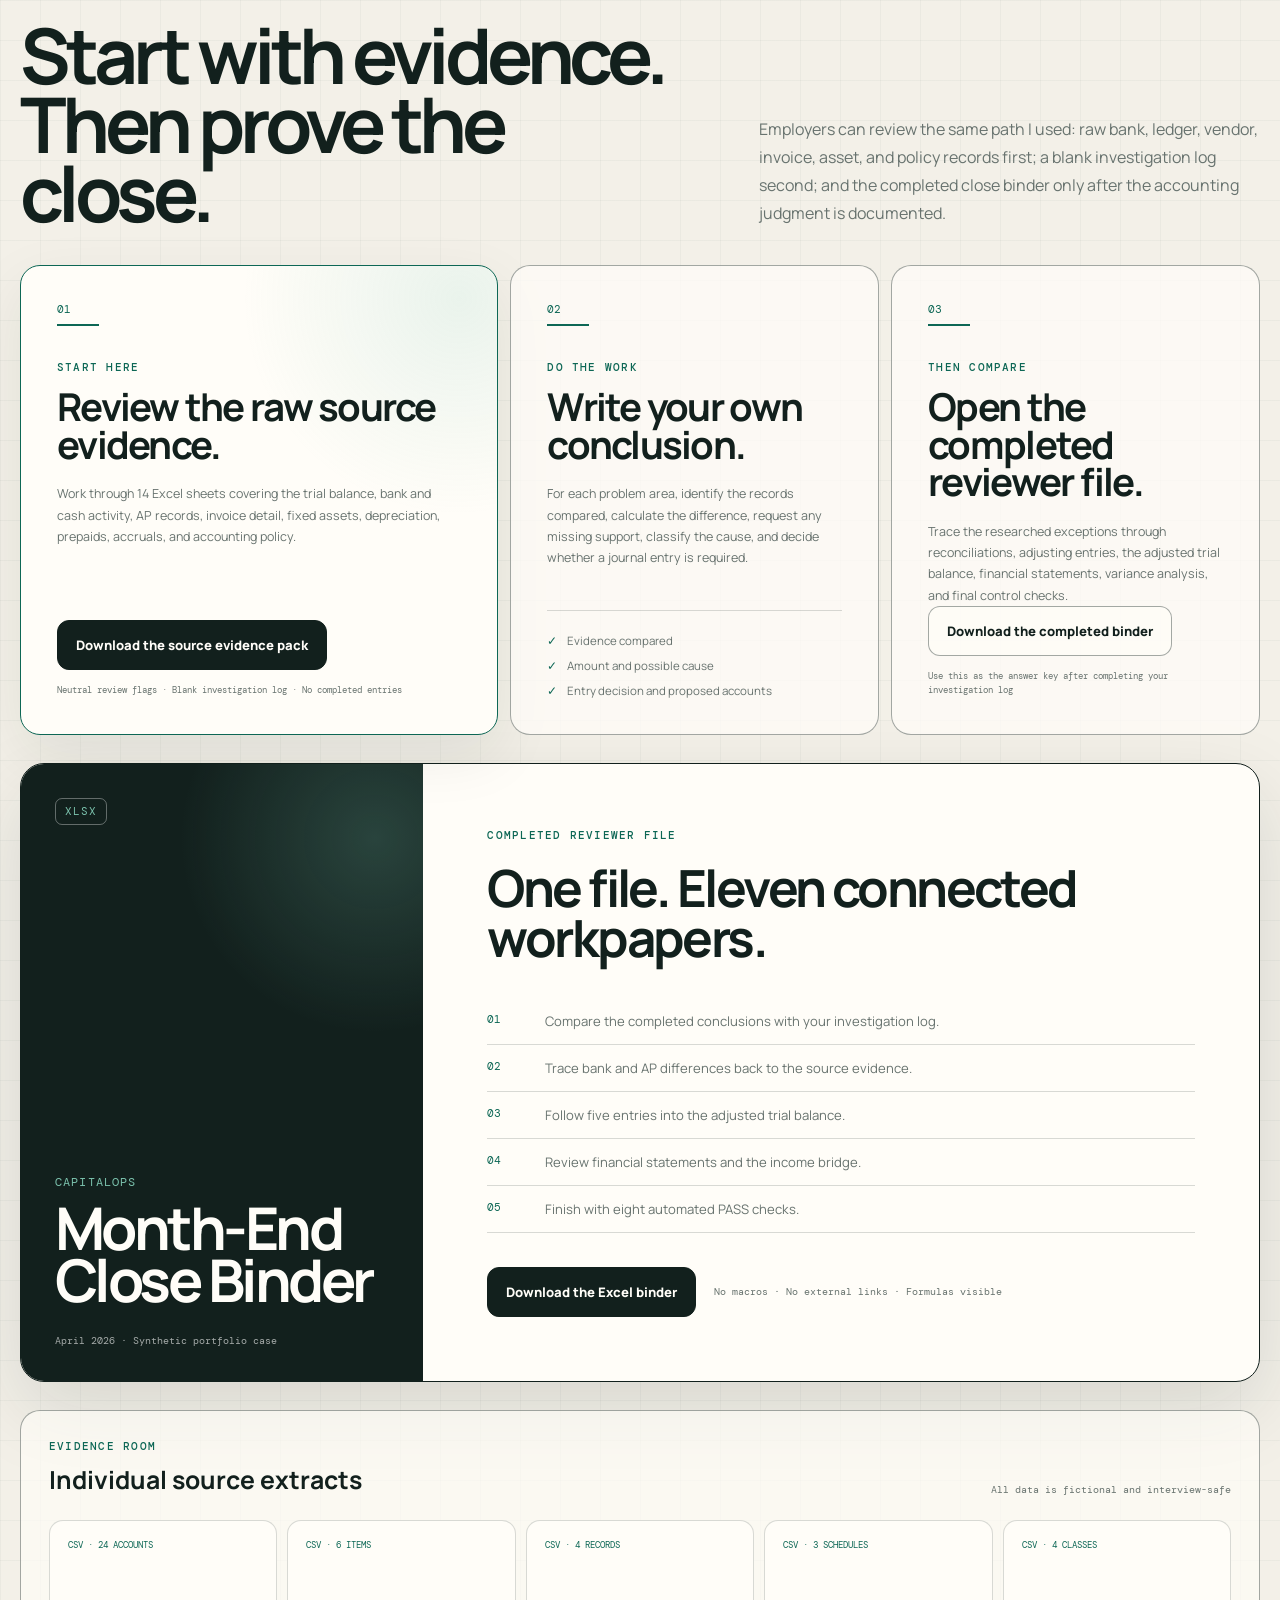
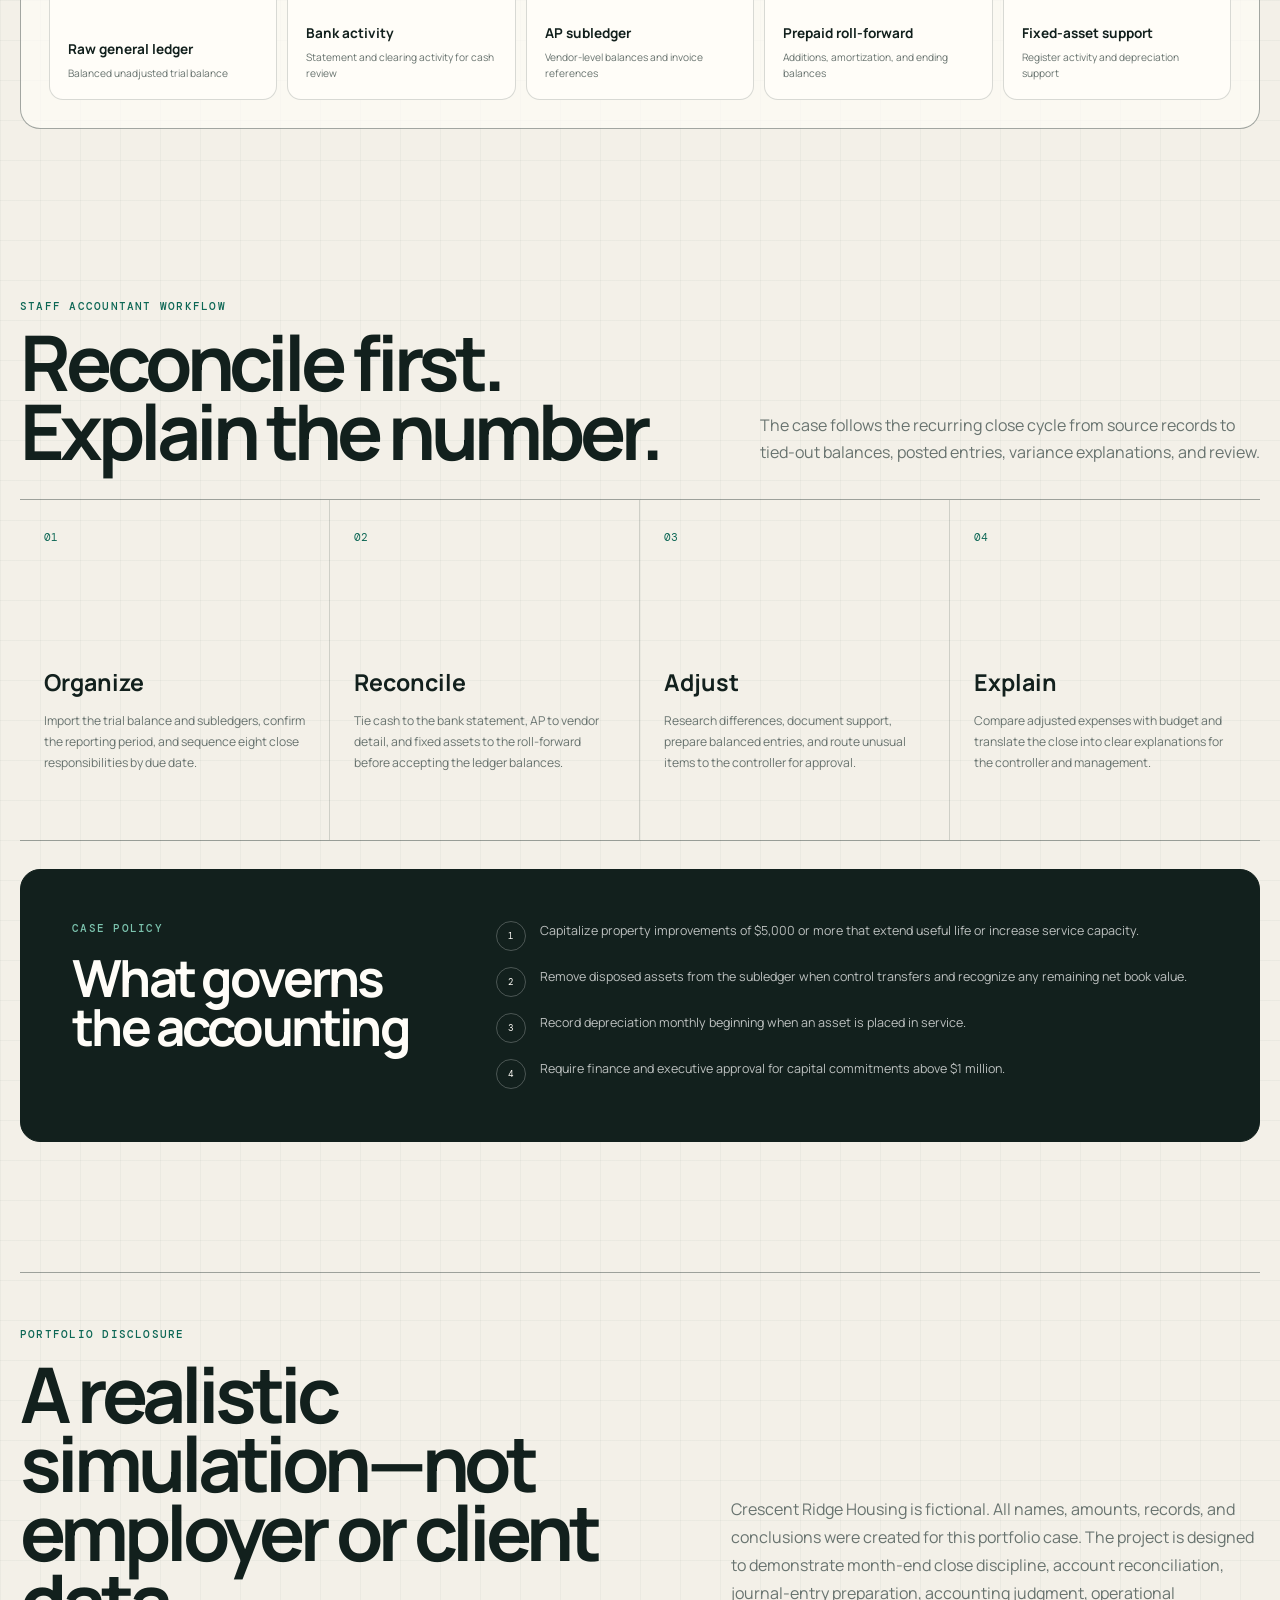
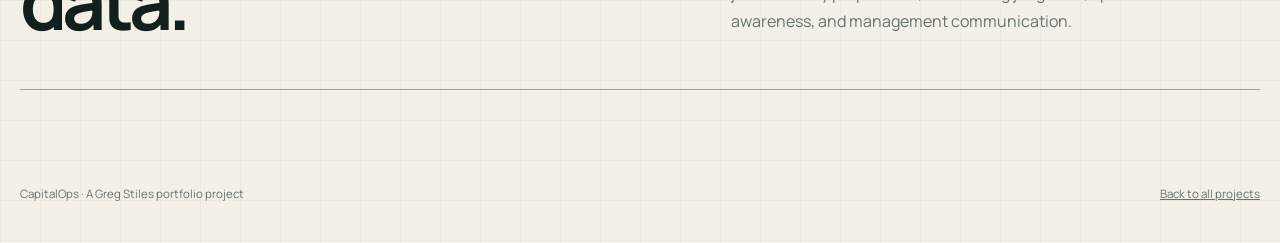
==== commit 6ec364c2: "Add CapitalOps intro and promotional video" ====
--- a/projects/capitalops/index.html
+++ b/projects/capitalops/index.html
@@ -5,7 +5,7 @@
     <meta name="viewport" content="width=device-width, initial-scale=1.0" />
     <meta
       name="description"
-      content="CapitalOps is a fictional staff-accounting case with raw source evidence, an investigation workbook, reconciliations, adjusting entries, fixed assets, variance analysis, and management reporting."
+      content="Enter CapitalOps, a fictional staff-accounting case that follows raw source evidence through reconciliations, accounting judgment, adjusting entries, and a review-ready close."
     />
     <meta property="og:type" content="website" />
     <meta property="og:title" content="CapitalOps | Facilities Finance &amp; Controls Lab" />
@@ -29,7 +29,7 @@
       href="https://fonts.googleapis.com/css2?family=DM+Mono:wght@400;500&amp;family=Manrope:wght@400;500;600;700;800&amp;display=swap"
       rel="stylesheet"
     />
-    <link rel="stylesheet" href="styles.css?v=4" />
+    <link rel="stylesheet" href="styles.css?v=5" />
   </head>
   <body>
     <header class="site-header">
@@ -42,6 +42,7 @@
       </a>
 
       <nav class="header-nav" aria-label="Project navigation">
+        <a href="#intro">Introduction</a>
         <a href="#case">Case</a>
         <a href="#control-room">Control room</a>
         <a href="#evidence">Evidence</a>
@@ -51,6 +52,73 @@
     </header>
 
     <main>
+      <section class="intro-stage" id="intro" aria-labelledby="intro-title">
+        <div class="intro-copy">
+          <p class="eyebrow">A staff accounting portfolio case</p>
+          <h1 id="intro-title">The close is the proof.</h1>
+          <p class="intro-lede">
+            CapitalOps shows how raw operating records become a supported,
+            review-ready month-end close—and how accounting judgment turns
+            differences into decisions management can use.
+          </p>
+
+          <div class="intro-actions">
+            <a class="button button-primary" href="#case">Enter the case study</a>
+            <a class="button button-quiet" href="#evidence">Start with the evidence</a>
+          </div>
+
+          <div class="intro-proof" aria-label="What CapitalOps demonstrates">
+            <div>
+              <span>01</span>
+              <strong>Trace the evidence</strong>
+              <small>Bank, ledger, vendor, invoice, and asset records</small>
+            </div>
+            <div>
+              <span>02</span>
+              <strong>Make the judgment</strong>
+              <small>Timing item, book error, control issue, or no issue</small>
+            </div>
+            <div>
+              <span>03</span>
+              <strong>Explain the close</strong>
+              <small>Supported entries, financial impact, and reviewer path</small>
+            </div>
+          </div>
+        </div>
+
+        <div class="intro-media">
+          <video
+            class="intro-video"
+            autoplay
+            muted
+            loop
+            playsinline
+            preload="metadata"
+            poster="og.png"
+            aria-label="CapitalOps accounting workpapers in motion"
+          >
+            <source src="media/CapitalOps_Case_Study_Teaser.mp4" type="video/mp4" />
+          </video>
+          <div class="intro-media-shade"></div>
+          <div class="intro-media-topline">
+            <span>Portfolio case · April 2026</span>
+            <span>00:12</span>
+          </div>
+          <div class="intro-media-caption">
+            <span class="intro-play-mark" aria-hidden="true">▶</span>
+            <div>
+              <small>Case study purpose</small>
+              <strong>Evidence → judgment → close</strong>
+            </div>
+          </div>
+        </div>
+      </section>
+
+      <div class="intro-divider" aria-hidden="true">
+        <span>Scroll to enter the work</span>
+        <i></i>
+      </div>
+
       <section class="hero" id="case">
         <div class="hero-copy">
           <p class="eyebrow">Staff accounting case · April 2026 close</p>
--- a/projects/capitalops/styles.css
+++ b/projects/capitalops/styles.css
@@ -140,6 +140,193 @@
   color: var(--white);
 }
 
+.intro-stage {
+  min-height: calc(100svh - 112px);
+  display: grid;
+  grid-template-columns: minmax(0, 0.9fr) minmax(460px, 1.1fr);
+  gap: clamp(24px, 4vw, 70px);
+  align-items: center;
+  padding: clamp(54px, 7vw, 100px) clamp(0px, 3vw, 42px) 58px;
+}
+
+.intro-copy {
+  max-width: 680px;
+}
+
+.intro-stage h1 {
+  max-width: 720px;
+  margin: 22px 0 0;
+  font-size: clamp(4.2rem, 8.2vw, 8.8rem);
+  line-height: 0.84;
+  letter-spacing: -0.075em;
+}
+
+.intro-lede {
+  max-width: 650px;
+  margin: 30px 0 0;
+  color: var(--muted);
+  font-size: clamp(1rem, 1.45vw, 1.16rem);
+  line-height: 1.72;
+}
+
+.intro-actions {
+  display: flex;
+  flex-wrap: wrap;
+  gap: 10px;
+  margin-top: 34px;
+}
+
+.intro-proof {
+  display: grid;
+  grid-template-columns: repeat(3, 1fr);
+  margin-top: clamp(44px, 7vw, 78px);
+  border-top: 1px solid var(--line-strong);
+}
+
+.intro-proof div {
+  min-height: 138px;
+  display: flex;
+  flex-direction: column;
+  padding: 18px 16px 14px 0;
+  border-right: 1px solid var(--line);
+}
+
+.intro-proof div + div {
+  padding-left: 16px;
+}
+
+.intro-proof div:last-child {
+  border-right: 0;
+}
+
+.intro-proof span {
+  color: var(--green);
+  font-family: var(--mono);
+  font-size: 0.58rem;
+}
+
+.intro-proof strong {
+  margin-top: auto;
+  font-size: 0.73rem;
+}
+
+.intro-proof small {
+  margin-top: 7px;
+  color: var(--muted);
+  font-size: 0.59rem;
+  line-height: 1.45;
+}
+
+.intro-media {
+  position: relative;
+  min-height: min(68vw, 720px);
+  overflow: hidden;
+  border: 1px solid var(--ink);
+  border-radius: 28px;
+  background: var(--ink) url("og.png") center / cover no-repeat;
+  box-shadow: var(--shadow);
+  transform: rotate(0.8deg);
+}
+
+.intro-video {
+  width: 100%;
+  height: 100%;
+  position: absolute;
+  inset: 0;
+  display: block;
+  object-fit: cover;
+}
+
+.intro-media-shade {
+  position: absolute;
+  inset: 0;
+  background:
+    linear-gradient(180deg, rgba(18, 32, 29, 0.42), transparent 28%),
+    linear-gradient(0deg, rgba(18, 32, 29, 0.78), transparent 42%);
+  pointer-events: none;
+}
+
+.intro-media-topline {
+  position: absolute;
+  top: 0;
+  right: 0;
+  left: 0;
+  display: flex;
+  justify-content: space-between;
+  gap: 18px;
+  padding: 24px 26px;
+  color: var(--white);
+  font-family: var(--mono);
+  font-size: 0.59rem;
+  letter-spacing: 0.08em;
+  text-transform: uppercase;
+}
+
+.intro-media-caption {
+  position: absolute;
+  right: 24px;
+  bottom: 24px;
+  left: 24px;
+  display: flex;
+  align-items: center;
+  gap: 14px;
+  border: 1px solid rgba(255, 253, 248, 0.28);
+  border-radius: 16px;
+  padding: 15px;
+  background: rgba(18, 32, 29, 0.76);
+  color: var(--white);
+  backdrop-filter: blur(16px);
+}
+
+.intro-play-mark {
+  width: 44px;
+  height: 44px;
+  display: grid;
+  flex: 0 0 auto;
+  place-items: center;
+  border-radius: 50%;
+  background: var(--green);
+  font-size: 0.68rem;
+  text-indent: 2px;
+}
+
+.intro-media-caption small,
+.intro-media-caption strong {
+  display: block;
+}
+
+.intro-media-caption small {
+  color: rgba(255, 253, 248, 0.62);
+  font-family: var(--mono);
+  font-size: 0.54rem;
+  letter-spacing: 0.08em;
+  text-transform: uppercase;
+}
+
+.intro-media-caption strong {
+  margin-top: 5px;
+  font-size: 0.86rem;
+}
+
+.intro-divider {
+  display: flex;
+  align-items: center;
+  gap: 18px;
+  border-block: 1px solid var(--line-strong);
+  padding: 14px 18px;
+  color: var(--muted);
+  font-family: var(--mono);
+  font-size: 0.58rem;
+  letter-spacing: 0.08em;
+  text-transform: uppercase;
+}
+
+.intro-divider i {
+  height: 1px;
+  flex: 1;
+  background: var(--line);
+}
+
 .hero {
   min-height: 760px;
   display: grid;
@@ -2133,6 +2320,19 @@
 }
 
 @media (max-width: 1080px) {
+  .intro-stage {
+    grid-template-columns: 1fr;
+  }
+
+  .intro-copy {
+    max-width: 880px;
+  }
+
+  .intro-media {
+    min-height: 620px;
+    transform: none;
+  }
+
   .metric-grid {
     grid-template-columns: repeat(2, 1fr);
   }
@@ -2193,6 +2393,19 @@
     min-height: auto;
     grid-template-columns: 1fr;
     padding: 70px 10px;
+  }
+
+  .intro-stage {
+    min-height: auto;
+    padding: 64px 10px 54px;
+  }
+
+  .intro-stage h1 {
+    font-size: clamp(4rem, 17vw, 6.4rem);
+  }
+
+  .intro-media {
+    min-height: min(116vw, 620px);
   }
 
   .hero h1 {
@@ -2300,8 +2513,41 @@
   }
 
   .hero-actions,
-  .hero-actions .button {
+  .hero-actions .button,
+  .intro-actions,
+  .intro-actions .button {
     width: 100%;
+  }
+
+  .intro-proof {
+    grid-template-columns: 1fr;
+  }
+
+  .intro-proof div,
+  .intro-proof div + div {
+    min-height: 104px;
+    padding: 16px 0;
+    border-right: 0;
+    border-bottom: 1px solid var(--line);
+  }
+
+  .intro-proof div:last-child {
+    border-bottom: 0;
+  }
+
+  .intro-media {
+    min-height: 460px;
+    border-radius: 20px;
+  }
+
+  .intro-media-topline {
+    padding: 18px;
+  }
+
+  .intro-media-caption {
+    right: 14px;
+    bottom: 14px;
+    left: 14px;
   }
 
   .workbook-actions,
@@ -2481,6 +2727,12 @@
   }
 }
 
+@media (prefers-reduced-motion: reduce) {
+  .intro-video {
+    display: none;
+  }
+}
+
 @keyframes enter {
   from {
     opacity: 0;
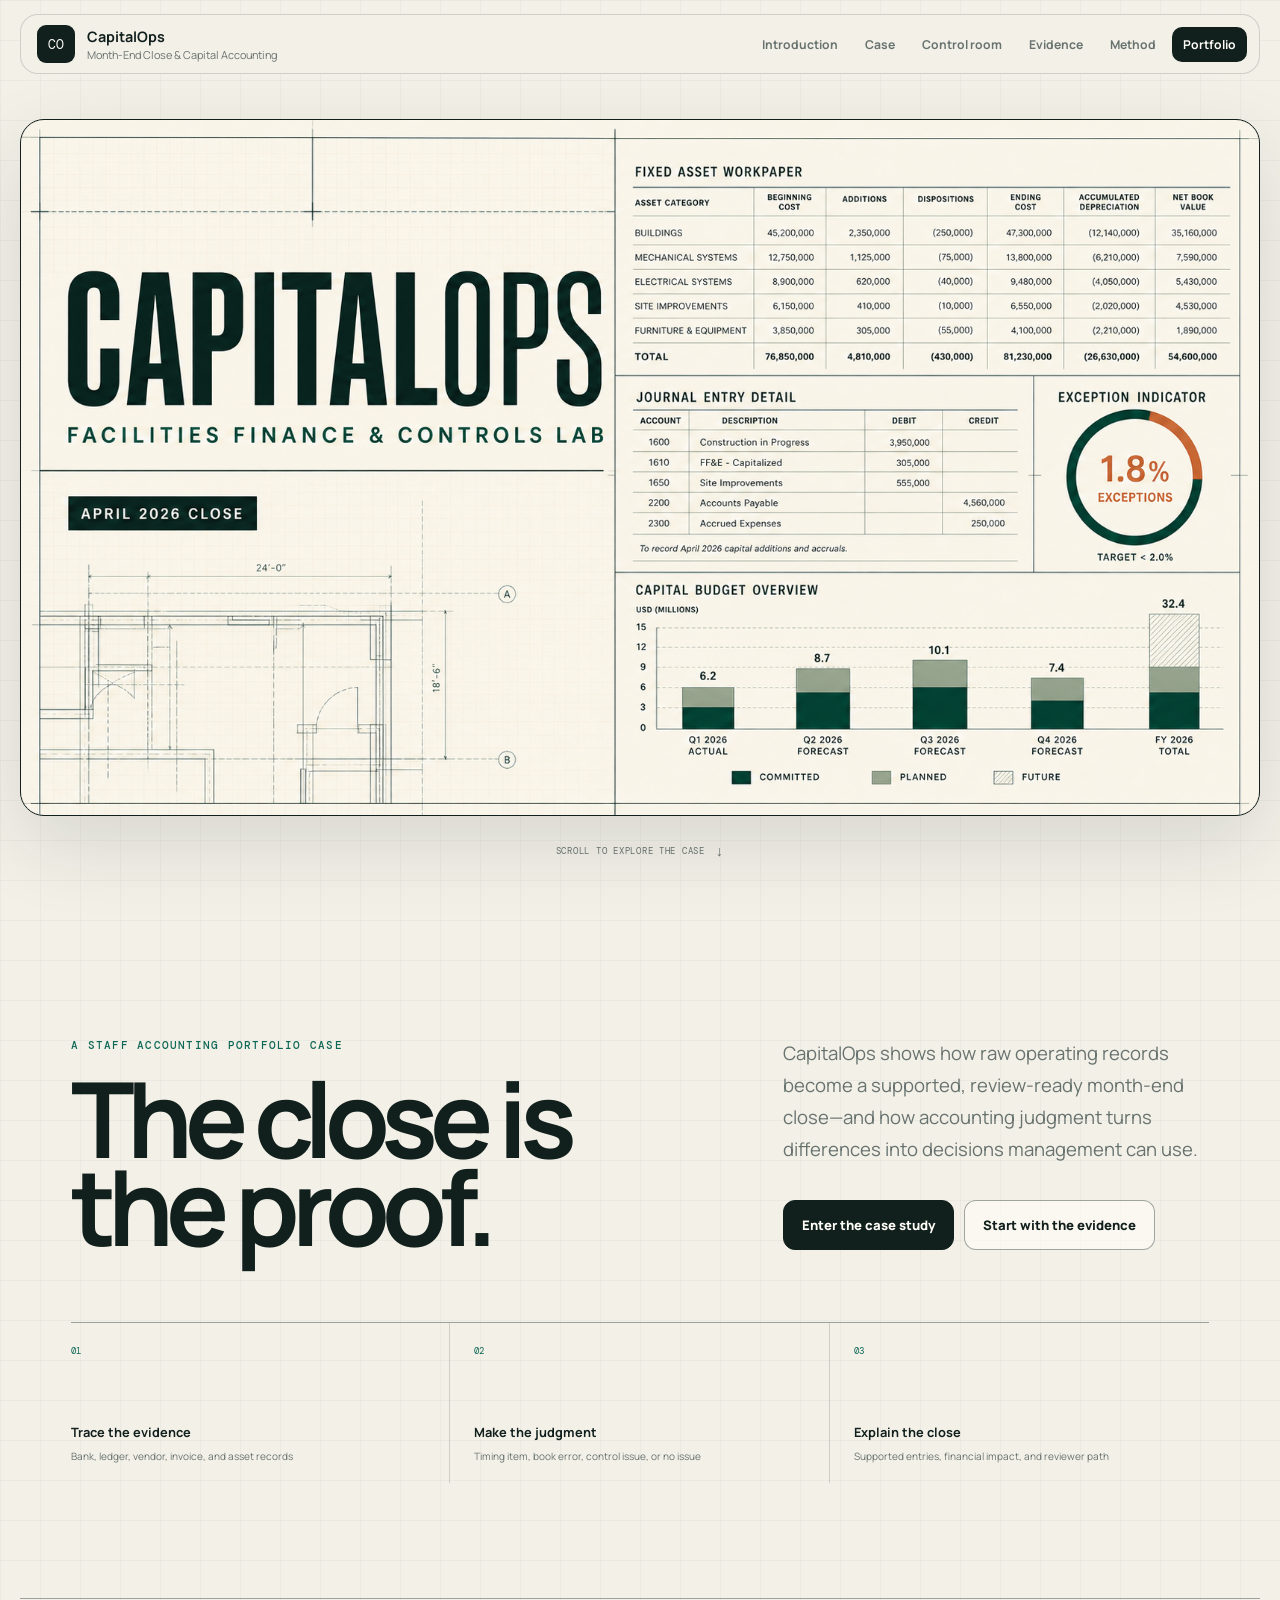
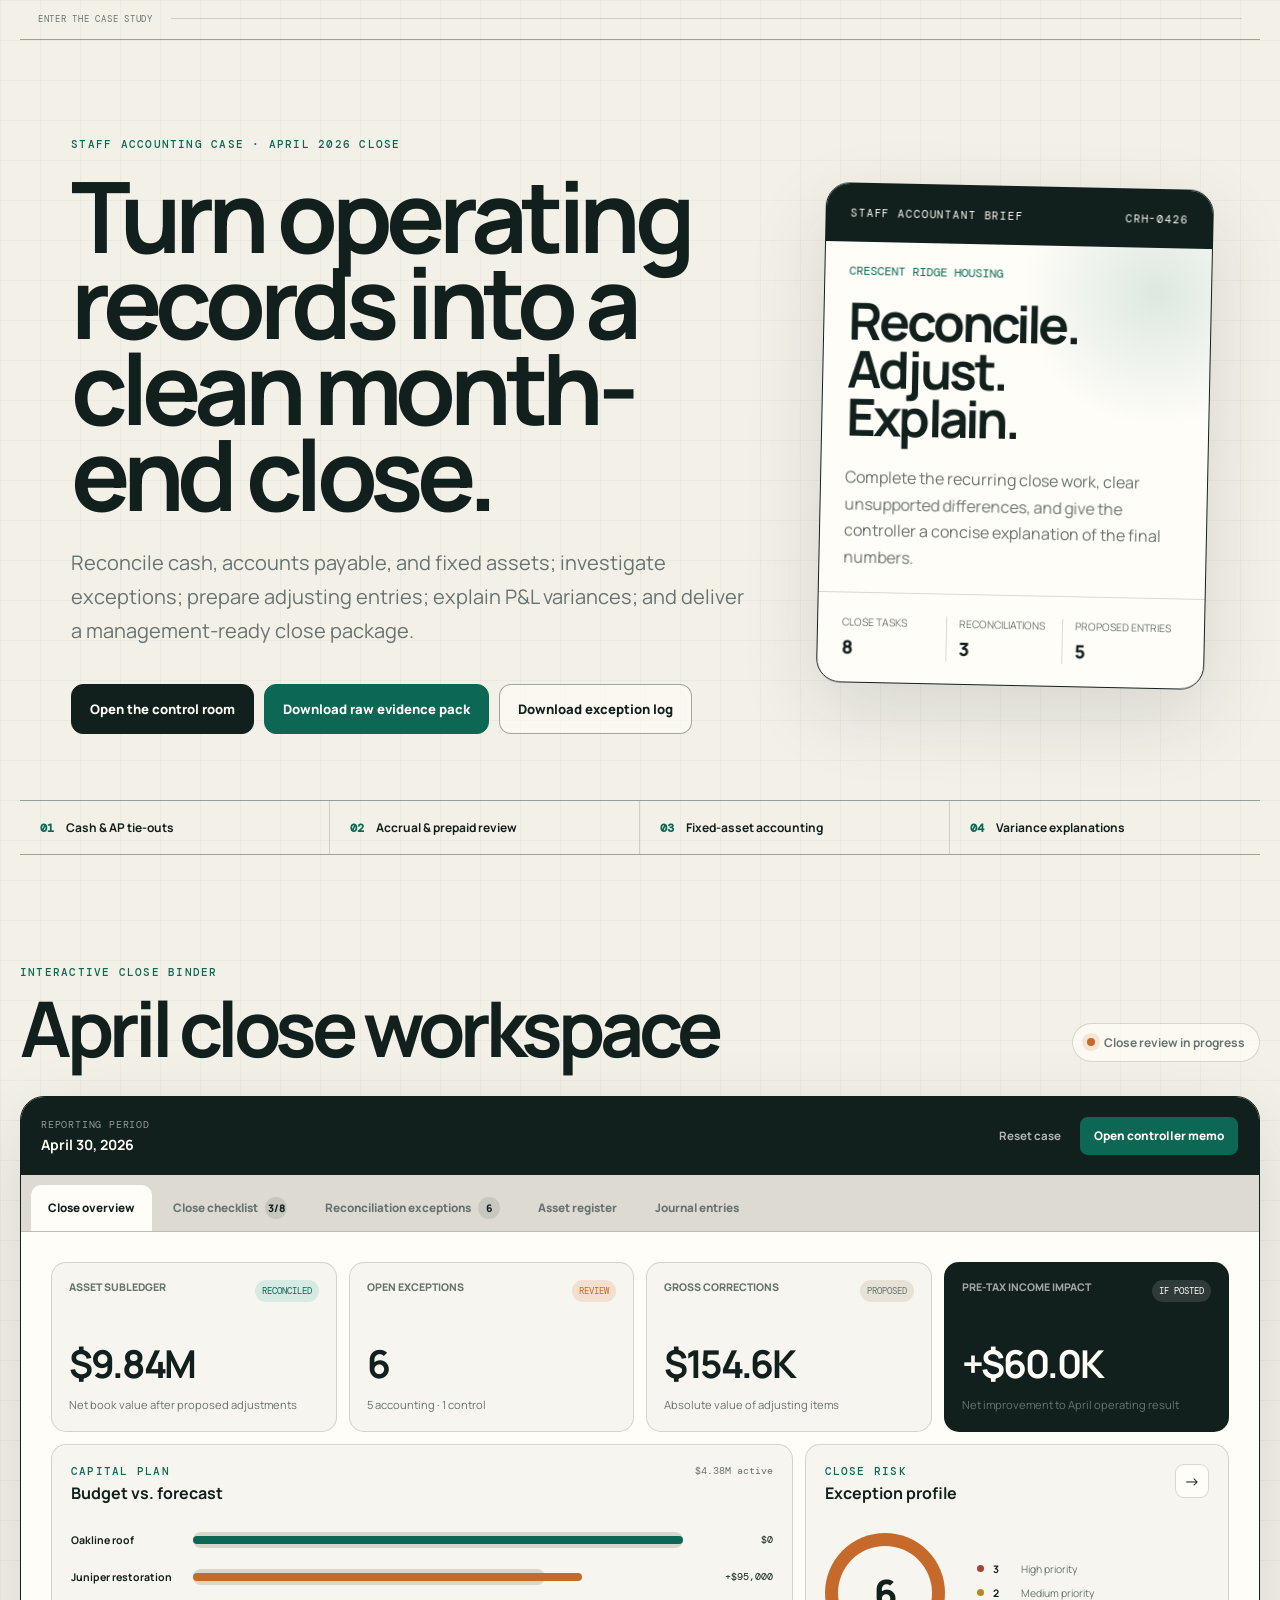
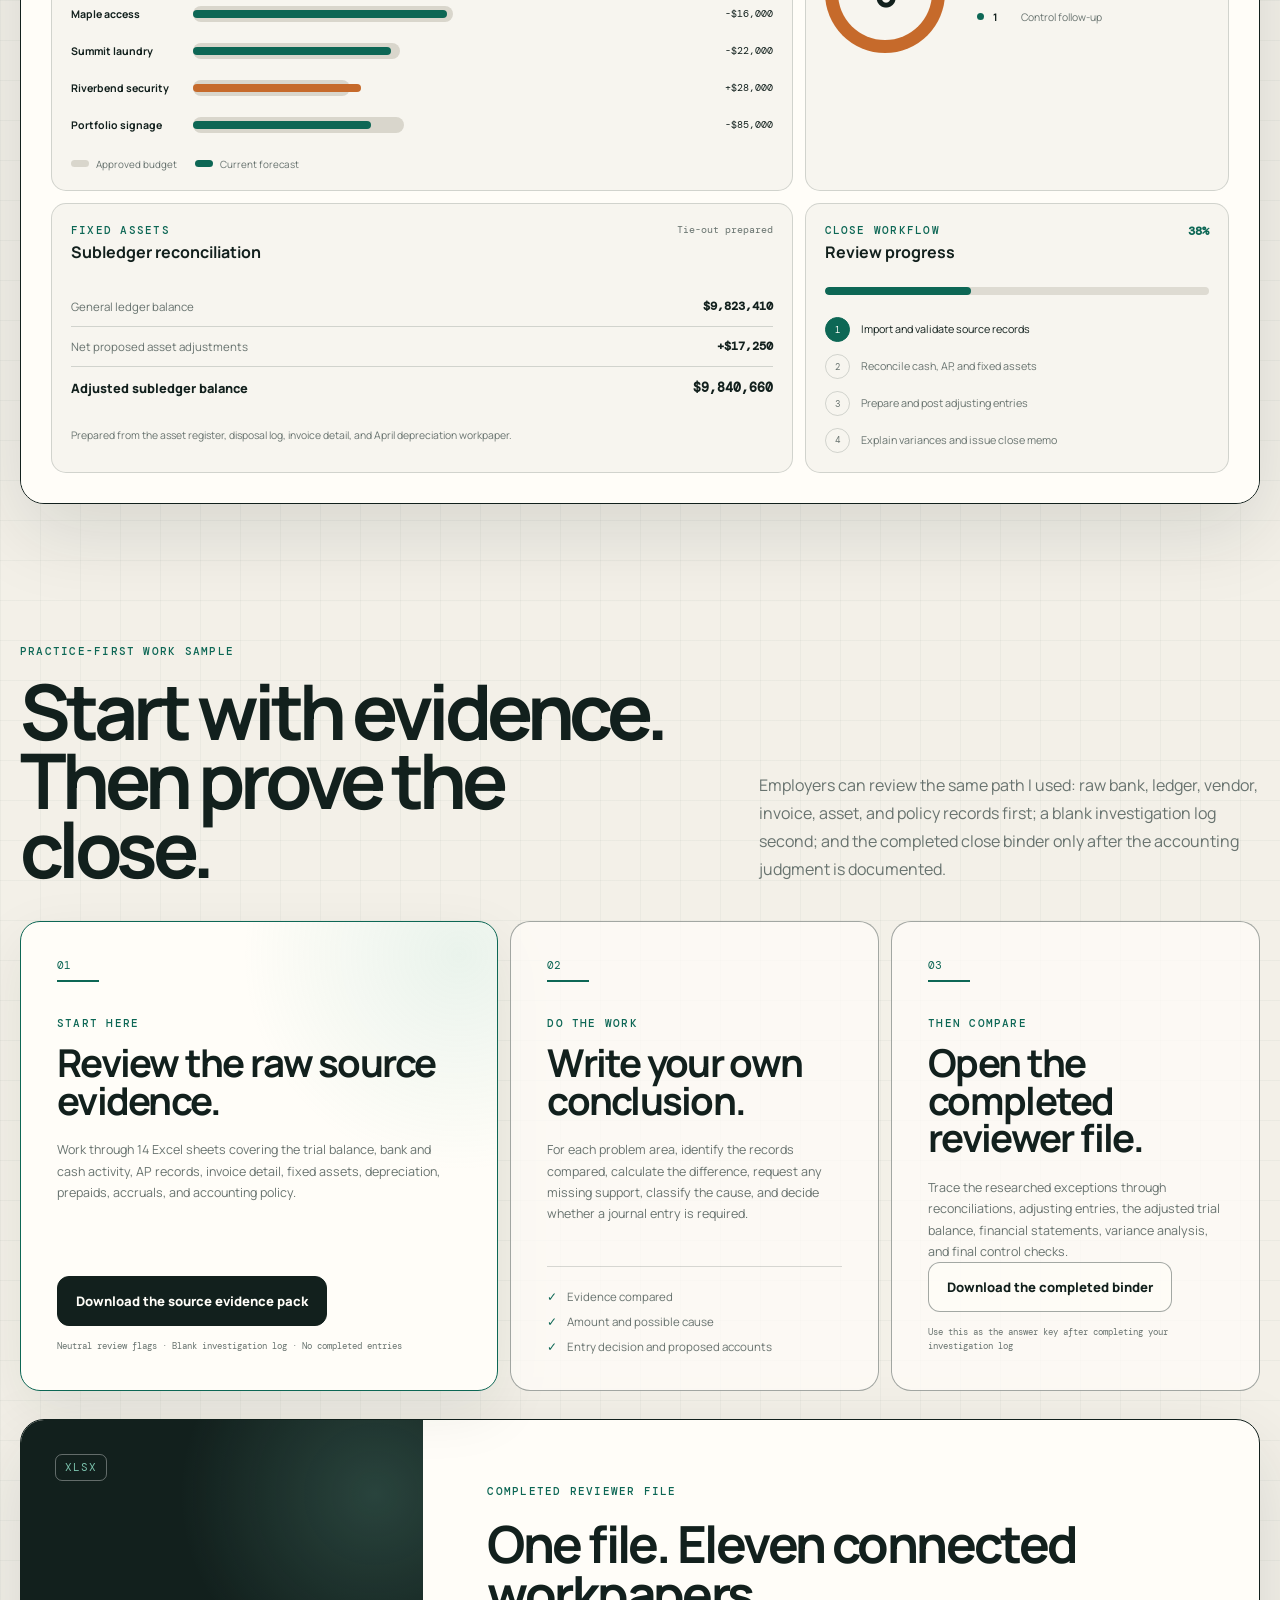
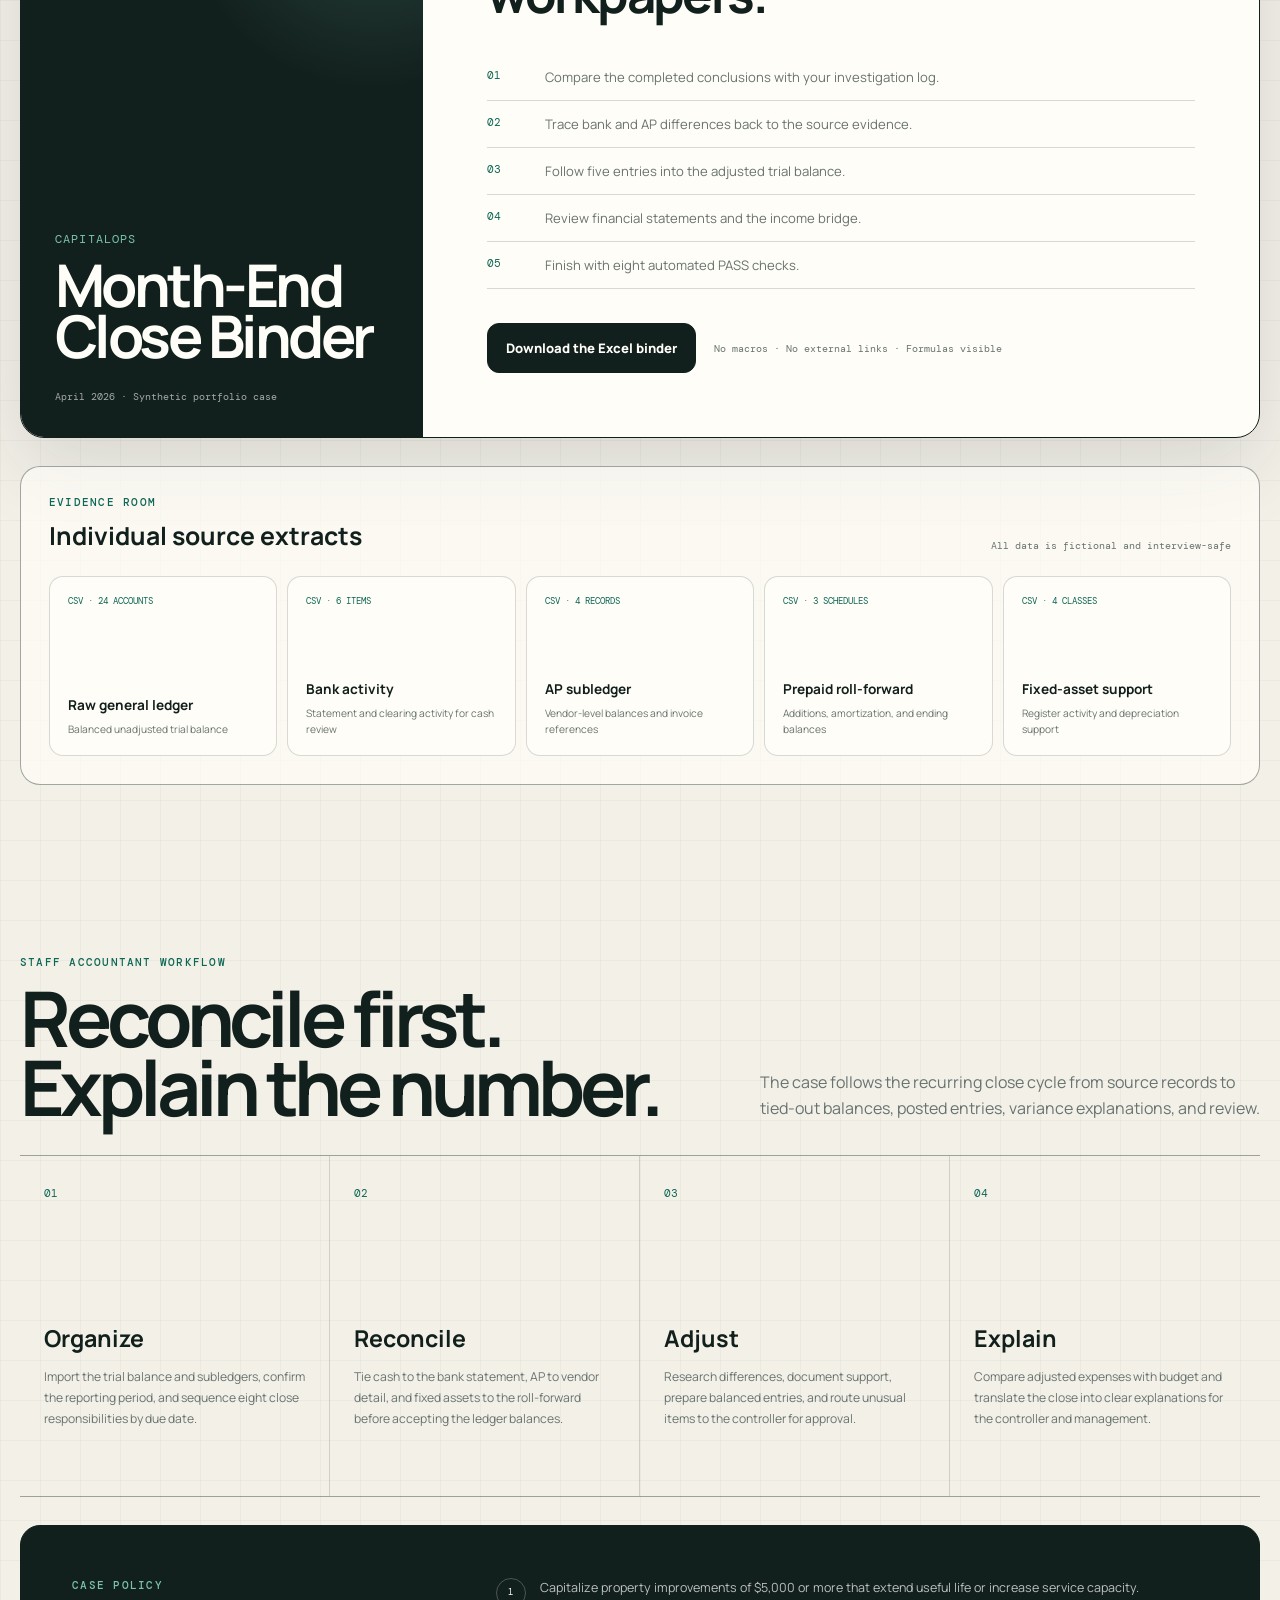
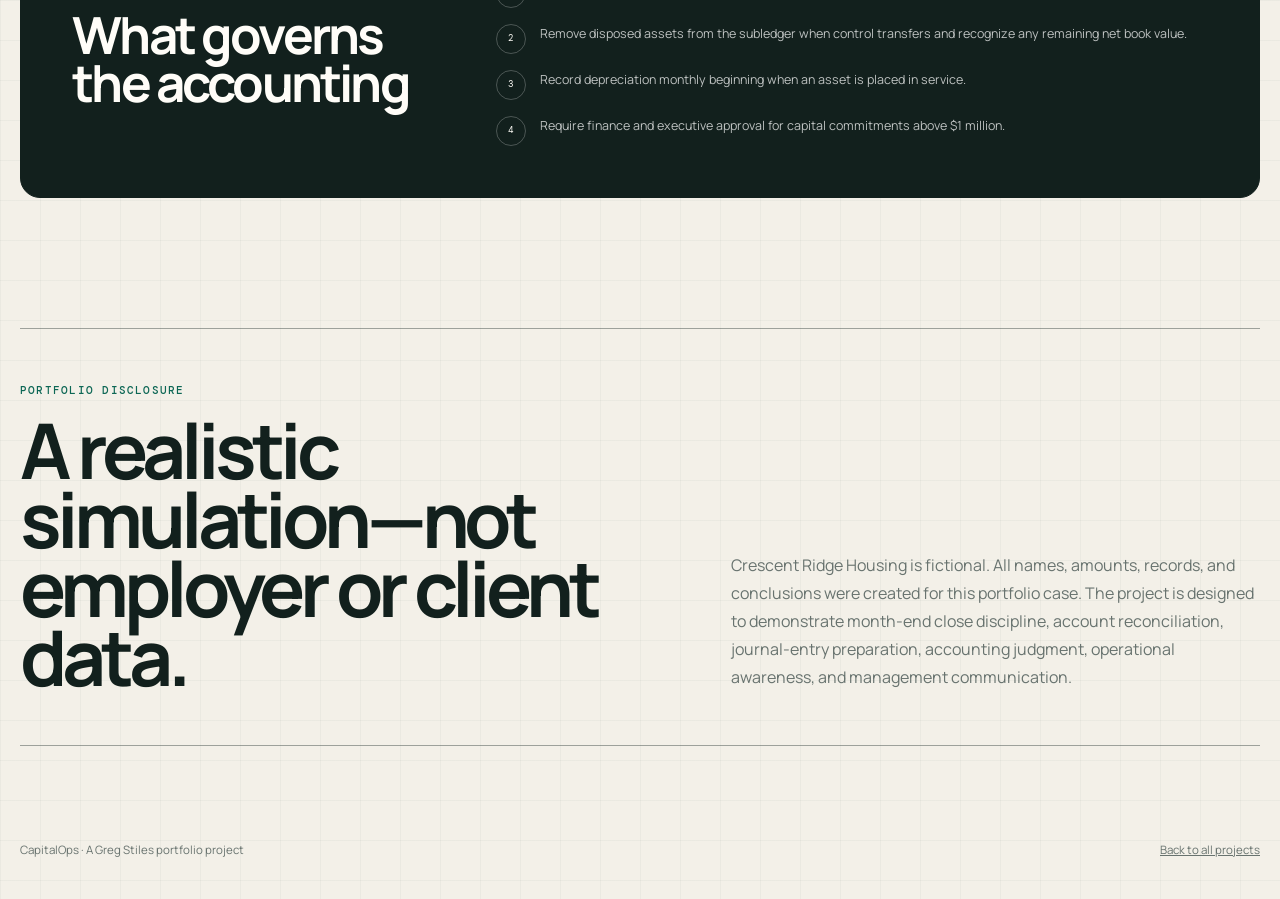
==== commit 9dc0f069: "Make CapitalOps intro video fully visible" ====
--- a/projects/capitalops/index.html
+++ b/projects/capitalops/index.html
@@ -29,7 +29,7 @@
       href="https://fonts.googleapis.com/css2?family=DM+Mono:wght@400;500&amp;family=Manrope:wght@400;500;600;700;800&amp;display=swap"
       rel="stylesheet"
     />
-    <link rel="stylesheet" href="styles.css?v=5" />
+    <link rel="stylesheet" href="styles.css?v=6" />
   </head>
   <body>
     <header class="site-header">
@@ -52,40 +52,7 @@
     </header>
 
     <main>
-      <section class="intro-stage" id="intro" aria-labelledby="intro-title">
-        <div class="intro-copy">
-          <p class="eyebrow">A staff accounting portfolio case</p>
-          <h1 id="intro-title">The close is the proof.</h1>
-          <p class="intro-lede">
-            CapitalOps shows how raw operating records become a supported,
-            review-ready month-end close—and how accounting judgment turns
-            differences into decisions management can use.
-          </p>
-
-          <div class="intro-actions">
-            <a class="button button-primary" href="#case">Enter the case study</a>
-            <a class="button button-quiet" href="#evidence">Start with the evidence</a>
-          </div>
-
-          <div class="intro-proof" aria-label="What CapitalOps demonstrates">
-            <div>
-              <span>01</span>
-              <strong>Trace the evidence</strong>
-              <small>Bank, ledger, vendor, invoice, and asset records</small>
-            </div>
-            <div>
-              <span>02</span>
-              <strong>Make the judgment</strong>
-              <small>Timing item, book error, control issue, or no issue</small>
-            </div>
-            <div>
-              <span>03</span>
-              <strong>Explain the close</strong>
-              <small>Supported entries, financial impact, and reviewer path</small>
-            </div>
-          </div>
-        </div>
-
+      <section class="intro-stage" id="intro" aria-label="CapitalOps introduction film">
         <div class="intro-media">
           <video
             class="intro-video"
@@ -99,30 +66,61 @@
           >
             <source src="media/CapitalOps_Case_Study_Teaser.mp4" type="video/mp4" />
           </video>
-          <div class="intro-media-shade"></div>
-          <div class="intro-media-topline">
-            <span>Portfolio case · April 2026</span>
-            <span>00:12</span>
-          </div>
-          <div class="intro-media-caption">
-            <span class="intro-play-mark" aria-hidden="true">▶</span>
-            <div>
-              <small>Case study purpose</small>
-              <strong>Evidence → judgment → close</strong>
-            </div>
-          </div>
-        </div>
+        </div>
+
+        <a class="intro-scroll" href="#purpose">
+          <span>Scroll to explore the case</span>
+          <i aria-hidden="true">↓</i>
+        </a>
       </section>
 
+      <section class="case-purpose" id="purpose" aria-labelledby="intro-title">
+        <div class="purpose-heading">
+          <p class="eyebrow">A staff accounting portfolio case</p>
+          <h1 id="intro-title">The close is the proof.</h1>
+        </div>
+
+        <div class="purpose-summary">
+          <p class="intro-lede">
+            CapitalOps shows how raw operating records become a supported,
+            review-ready month-end close—and how accounting judgment turns
+            differences into decisions management can use.
+          </p>
+
+          <div class="intro-actions">
+            <a class="button button-primary" href="#case">Enter the case study</a>
+            <a class="button button-quiet" href="#evidence">Start with the evidence</a>
+          </div>
+        </div>
+
+        <div class="intro-proof" aria-label="What CapitalOps demonstrates">
+          <div>
+            <span>01</span>
+            <strong>Trace the evidence</strong>
+            <small>Bank, ledger, vendor, invoice, and asset records</small>
+          </div>
+          <div>
+            <span>02</span>
+            <strong>Make the judgment</strong>
+            <small>Timing item, book error, control issue, or no issue</small>
+          </div>
+          <div>
+            <span>03</span>
+            <strong>Explain the close</strong>
+            <small>Supported entries, financial impact, and reviewer path</small>
+          </div>
+        </div>
+      </section>
+
       <div class="intro-divider" aria-hidden="true">
-        <span>Scroll to enter the work</span>
+        <span>Enter the case study</span>
         <i></i>
       </div>
 
       <section class="hero" id="case">
         <div class="hero-copy">
           <p class="eyebrow">Staff accounting case · April 2026 close</p>
-          <h1>Turn operating records into a clean month-end close.</h1>
+          <h2>Turn operating records into a clean month-end close.</h2>
           <p class="hero-intro">
             Reconcile cash, accounts payable, and fixed assets; investigate
             exceptions; prepare adjusting entries; explain P&amp;L variances; and
--- a/projects/capitalops/styles.css
+++ b/projects/capitalops/styles.css
@@ -141,29 +141,85 @@
 }
 
 .intro-stage {
-  min-height: calc(100svh - 112px);
-  display: grid;
-  grid-template-columns: minmax(0, 0.9fr) minmax(460px, 1.1fr);
-  gap: clamp(24px, 4vw, 70px);
+  min-height: calc(100svh - 92px);
+  display: flex;
+  flex-direction: column;
+  justify-content: center;
+  gap: 20px;
+  padding: clamp(24px, 3.5vw, 52px) 0 18px;
+}
+
+.intro-media {
+  position: relative;
+  width: 100%;
+  max-height: calc(100svh - 178px);
+  aspect-ratio: 16 / 9;
+  display: grid;
+  place-items: center;
+  overflow: hidden;
+  border: 1px solid var(--ink);
+  border-radius: 24px;
+  background: var(--ink) url("og.png") center / cover no-repeat;
+  box-shadow: var(--shadow);
+}
+
+.intro-video {
+  width: 100%;
+  height: 100%;
+  display: block;
+  object-fit: contain;
+  background: var(--ink);
+}
+
+.intro-scroll {
+  align-self: center;
+  display: flex;
   align-items: center;
-  padding: clamp(54px, 7vw, 100px) clamp(0px, 3vw, 42px) 58px;
-}
-
-.intro-copy {
-  max-width: 680px;
-}
-
-.intro-stage h1 {
-  max-width: 720px;
+  gap: 10px;
+  padding: 6px 10px;
+  color: var(--muted);
+  font-family: var(--mono);
+  font-size: 0.58rem;
+  letter-spacing: 0.08em;
+  text-decoration: none;
+  text-transform: uppercase;
+}
+
+.intro-scroll:hover,
+.intro-scroll:focus-visible {
+  color: var(--green);
+}
+
+.intro-scroll i {
+  font-style: normal;
+  font-size: 0.9rem;
+}
+
+.case-purpose {
+  display: grid;
+  grid-template-columns: minmax(0, 0.95fr) minmax(320px, 0.65fr);
+  column-gap: clamp(34px, 7vw, 110px);
+  row-gap: clamp(38px, 5vw, 72px);
+  padding: clamp(92px, 12vw, 168px) clamp(0px, 4vw, 56px) clamp(78px, 9vw, 128px);
+  scroll-margin-top: 112px;
+}
+
+.purpose-heading h1 {
+  max-width: 800px;
   margin: 22px 0 0;
   font-size: clamp(4.2rem, 8.2vw, 8.8rem);
   line-height: 0.84;
   letter-spacing: -0.075em;
 }
 
+.purpose-summary {
+  align-self: end;
+  padding-bottom: 8px;
+}
+
 .intro-lede {
   max-width: 650px;
-  margin: 30px 0 0;
+  margin: 0;
   color: var(--muted);
   font-size: clamp(1rem, 1.45vw, 1.16rem);
   line-height: 1.72;
@@ -177,22 +233,23 @@
 }
 
 .intro-proof {
+  grid-column: 1 / -1;
   display: grid;
   grid-template-columns: repeat(3, 1fr);
-  margin-top: clamp(44px, 7vw, 78px);
+  margin-top: 0;
   border-top: 1px solid var(--line-strong);
 }
 
 .intro-proof div {
-  min-height: 138px;
+  min-height: 160px;
   display: flex;
   flex-direction: column;
-  padding: 18px 16px 14px 0;
+  padding: 22px 24px 18px 0;
   border-right: 1px solid var(--line);
 }
 
 .intro-proof div + div {
-  padding-left: 16px;
+  padding-left: 24px;
 }
 
 .intro-proof div:last-child {
@@ -207,105 +264,14 @@
 
 .intro-proof strong {
   margin-top: auto;
-  font-size: 0.73rem;
+  font-size: 0.8rem;
 }
 
 .intro-proof small {
-  margin-top: 7px;
-  color: var(--muted);
-  font-size: 0.59rem;
-  line-height: 1.45;
-}
-
-.intro-media {
-  position: relative;
-  min-height: min(68vw, 720px);
-  overflow: hidden;
-  border: 1px solid var(--ink);
-  border-radius: 28px;
-  background: var(--ink) url("og.png") center / cover no-repeat;
-  box-shadow: var(--shadow);
-  transform: rotate(0.8deg);
-}
-
-.intro-video {
-  width: 100%;
-  height: 100%;
-  position: absolute;
-  inset: 0;
-  display: block;
-  object-fit: cover;
-}
-
-.intro-media-shade {
-  position: absolute;
-  inset: 0;
-  background:
-    linear-gradient(180deg, rgba(18, 32, 29, 0.42), transparent 28%),
-    linear-gradient(0deg, rgba(18, 32, 29, 0.78), transparent 42%);
-  pointer-events: none;
-}
-
-.intro-media-topline {
-  position: absolute;
-  top: 0;
-  right: 0;
-  left: 0;
-  display: flex;
-  justify-content: space-between;
-  gap: 18px;
-  padding: 24px 26px;
-  color: var(--white);
-  font-family: var(--mono);
-  font-size: 0.59rem;
-  letter-spacing: 0.08em;
-  text-transform: uppercase;
-}
-
-.intro-media-caption {
-  position: absolute;
-  right: 24px;
-  bottom: 24px;
-  left: 24px;
-  display: flex;
-  align-items: center;
-  gap: 14px;
-  border: 1px solid rgba(255, 253, 248, 0.28);
-  border-radius: 16px;
-  padding: 15px;
-  background: rgba(18, 32, 29, 0.76);
-  color: var(--white);
-  backdrop-filter: blur(16px);
-}
-
-.intro-play-mark {
-  width: 44px;
-  height: 44px;
-  display: grid;
-  flex: 0 0 auto;
-  place-items: center;
-  border-radius: 50%;
-  background: var(--green);
-  font-size: 0.68rem;
-  text-indent: 2px;
-}
-
-.intro-media-caption small,
-.intro-media-caption strong {
-  display: block;
-}
-
-.intro-media-caption small {
-  color: rgba(255, 253, 248, 0.62);
-  font-family: var(--mono);
-  font-size: 0.54rem;
-  letter-spacing: 0.08em;
-  text-transform: uppercase;
-}
-
-.intro-media-caption strong {
-  margin-top: 5px;
-  font-size: 0.86rem;
+  margin-top: 8px;
+  color: var(--muted);
+  font-size: 0.63rem;
+  line-height: 1.5;
 }
 
 .intro-divider {
@@ -347,7 +313,7 @@
   text-transform: uppercase;
 }
 
-.hero h1,
+.hero h2,
 .section-heading h2,
 .method-heading h2,
 .project-note h2 {
@@ -355,7 +321,7 @@
   letter-spacing: -0.065em;
 }
 
-.hero h1 {
+.hero h2 {
   max-width: 830px;
   margin-top: 22px;
   font-size: clamp(4rem, 7.7vw, 8rem);
@@ -2320,17 +2286,13 @@
 }
 
 @media (max-width: 1080px) {
-  .intro-stage {
+  .case-purpose {
     grid-template-columns: 1fr;
   }
 
-  .intro-copy {
-    max-width: 880px;
-  }
-
-  .intro-media {
-    min-height: 620px;
-    transform: none;
+  .purpose-summary {
+    max-width: 760px;
+    align-self: auto;
   }
 
   .metric-grid {
@@ -2396,19 +2358,24 @@
   }
 
   .intro-stage {
-    min-height: auto;
-    padding: 64px 10px 54px;
-  }
-
-  .intro-stage h1 {
+    min-height: calc(100svh - 78px);
+    padding: 28px 0 16px;
+  }
+
+  .case-purpose {
+    padding: 90px 10px 78px;
+  }
+
+  .purpose-heading h1 {
     font-size: clamp(4rem, 17vw, 6.4rem);
   }
 
   .intro-media {
-    min-height: min(116vw, 620px);
-  }
-
-  .hero h1 {
+    max-height: calc(100svh - 152px);
+    border-radius: 18px;
+  }
+
+  .hero h2 {
     font-size: clamp(3.7rem, 15vw, 6.5rem);
   }
 
@@ -2508,7 +2475,7 @@
     padding-top: 54px;
   }
 
-  .hero h1 {
+  .hero h2 {
     font-size: clamp(3.2rem, 18vw, 5rem);
   }
 
@@ -2536,18 +2503,8 @@
   }
 
   .intro-media {
-    min-height: 460px;
-    border-radius: 20px;
-  }
-
-  .intro-media-topline {
-    padding: 18px;
-  }
-
-  .intro-media-caption {
-    right: 14px;
-    bottom: 14px;
-    left: 14px;
+    max-height: none;
+    border-radius: 14px;
   }
 
   .workbook-actions,
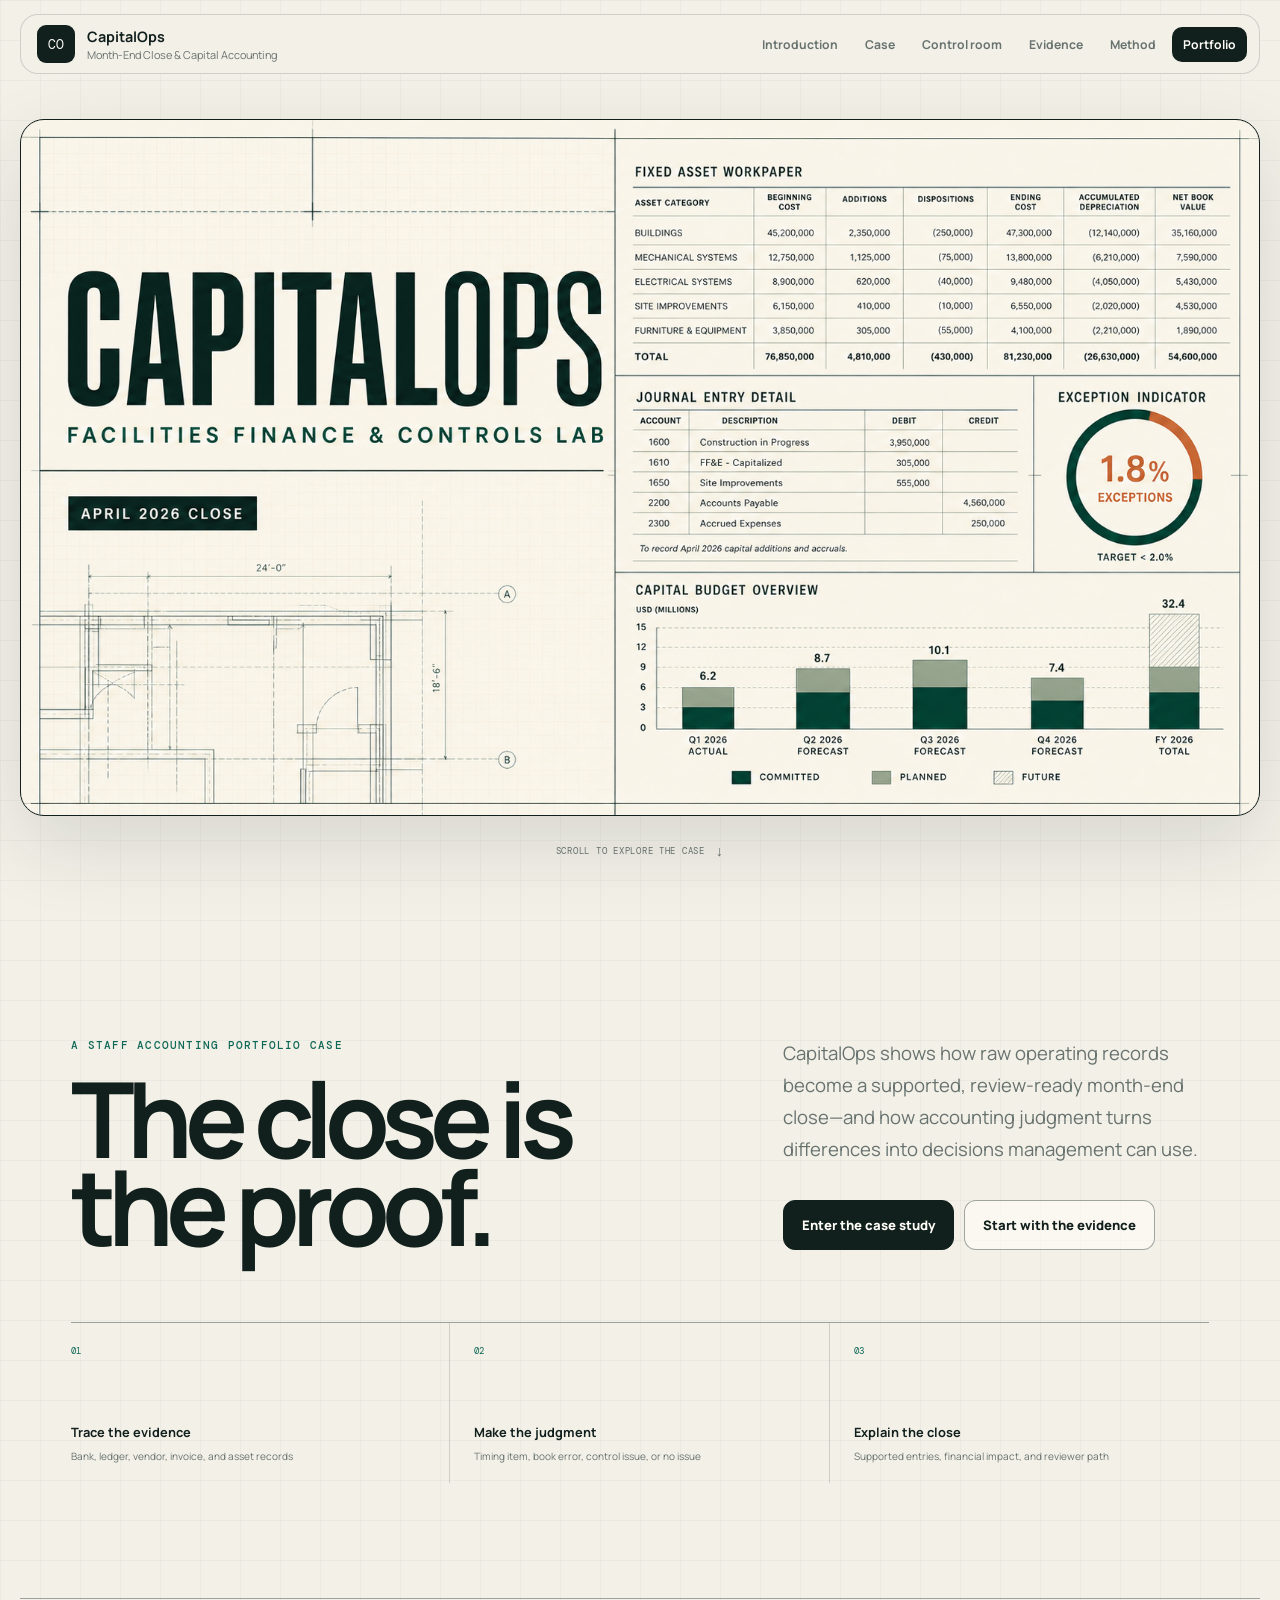
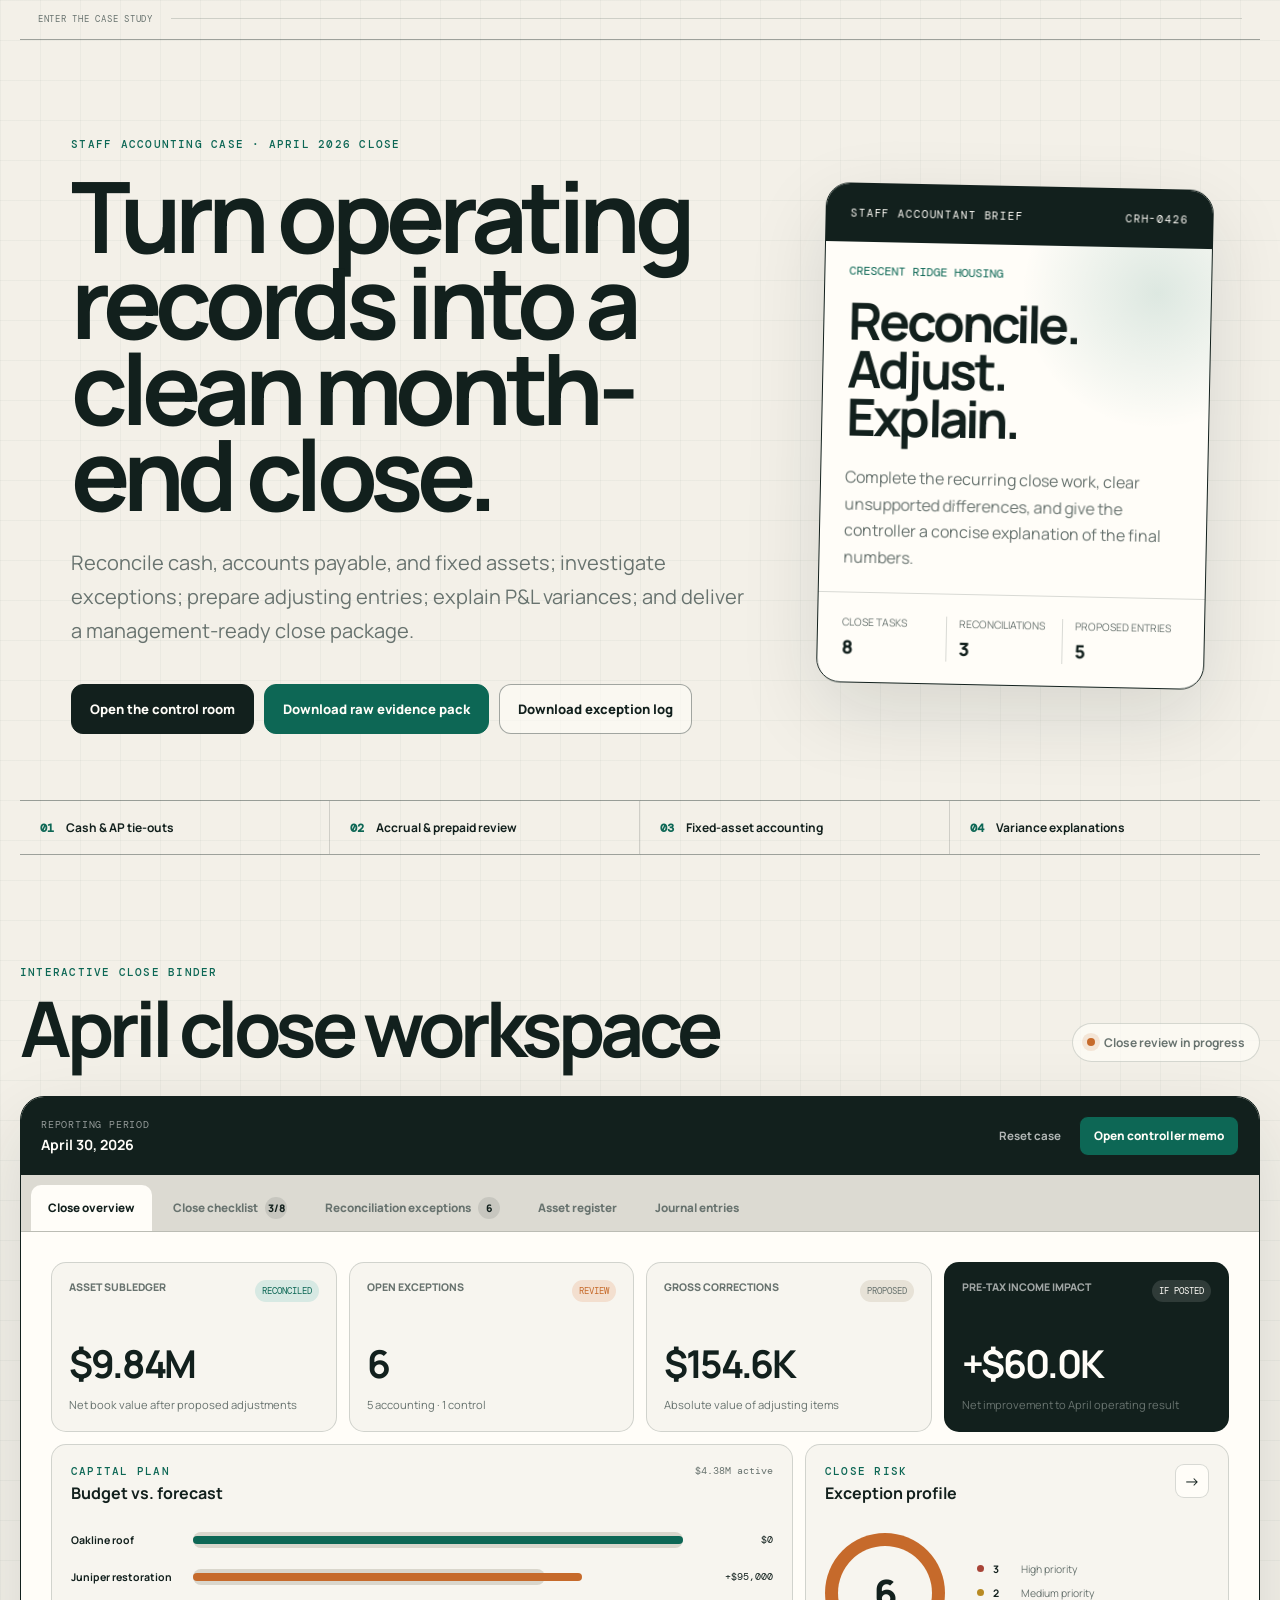
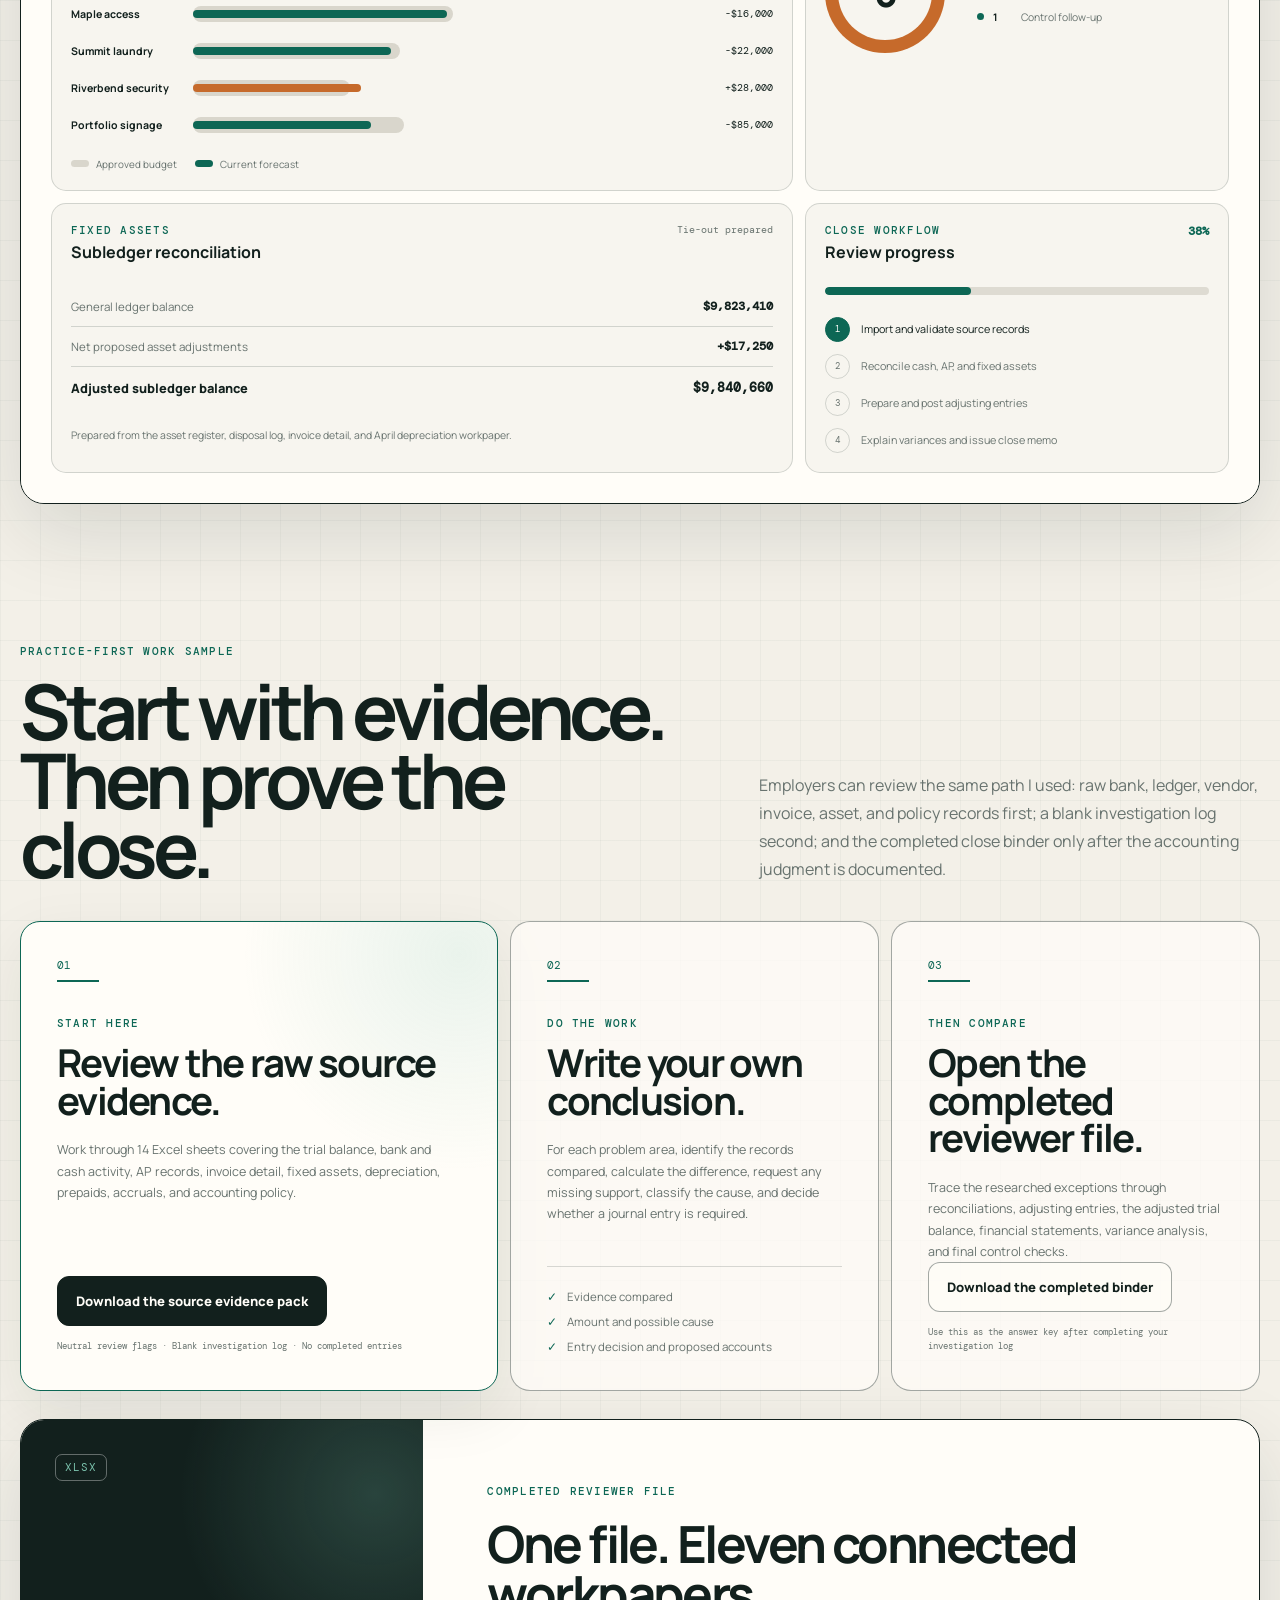
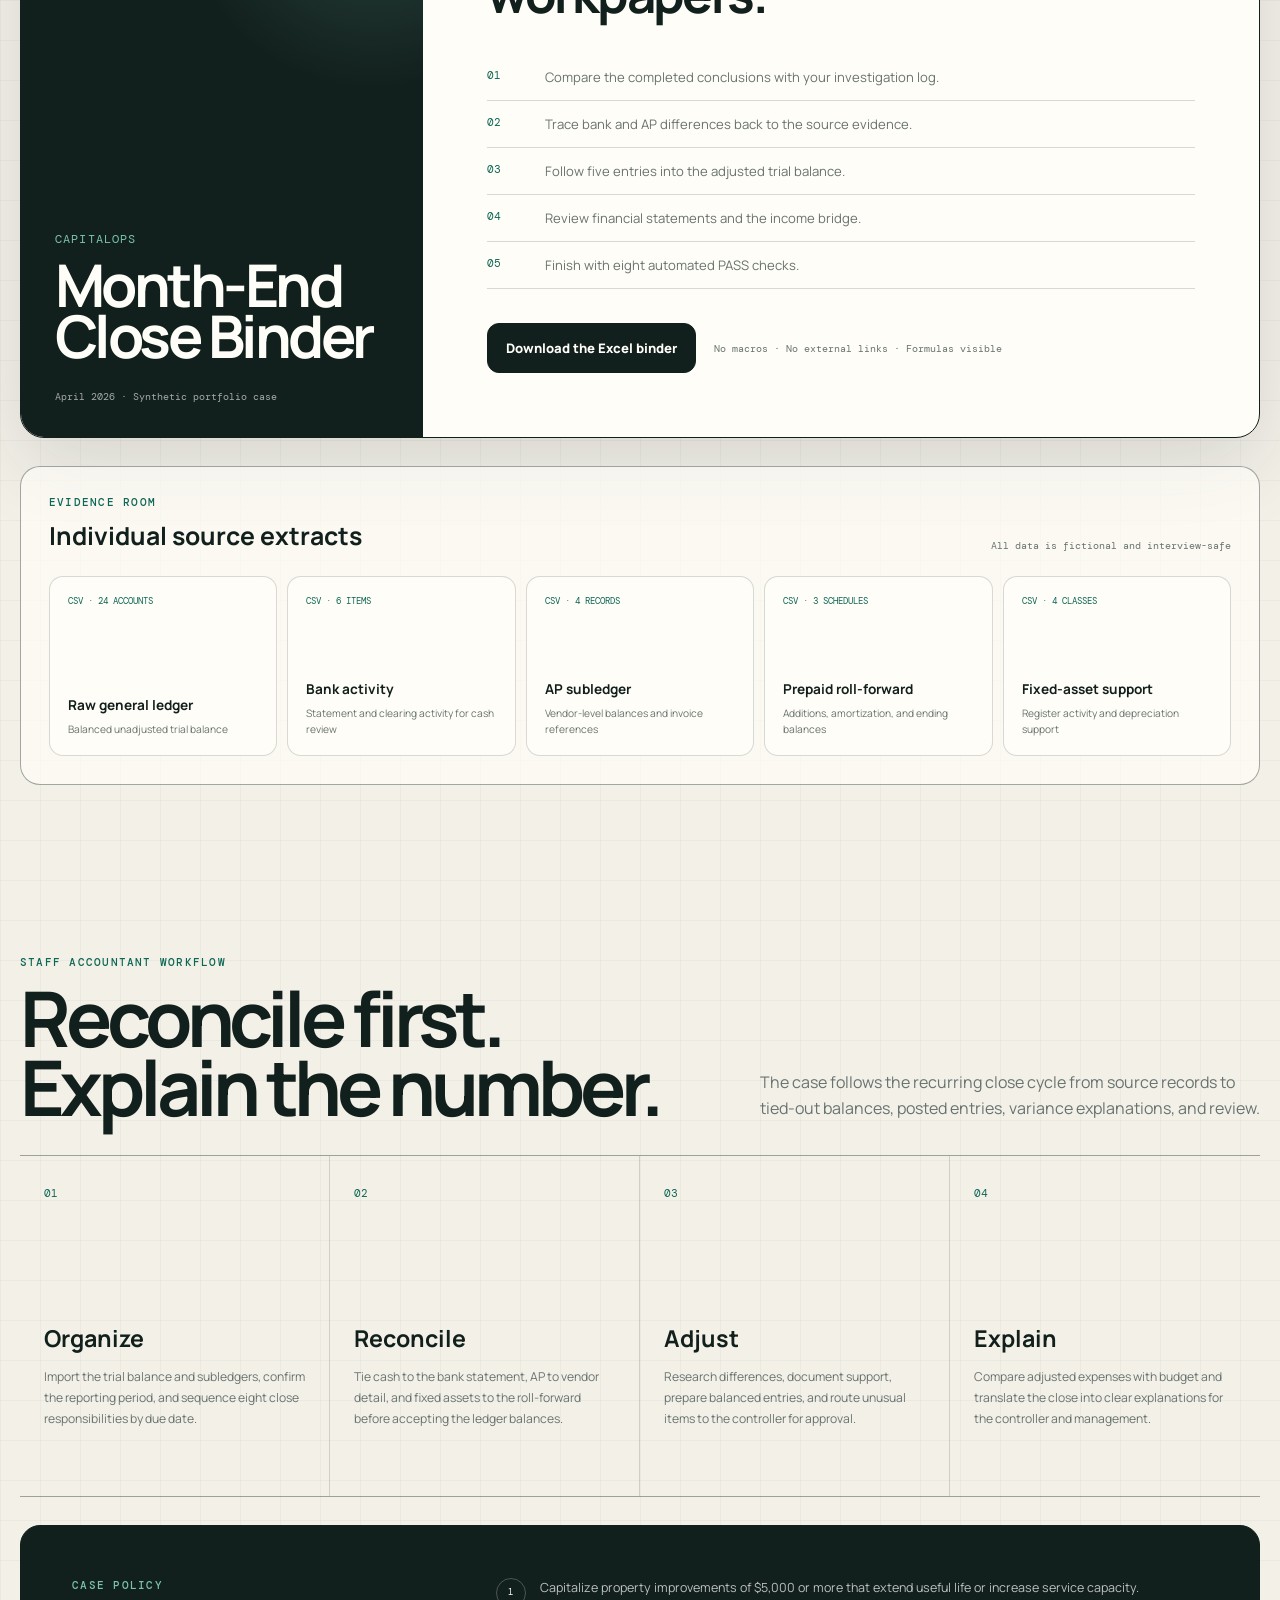
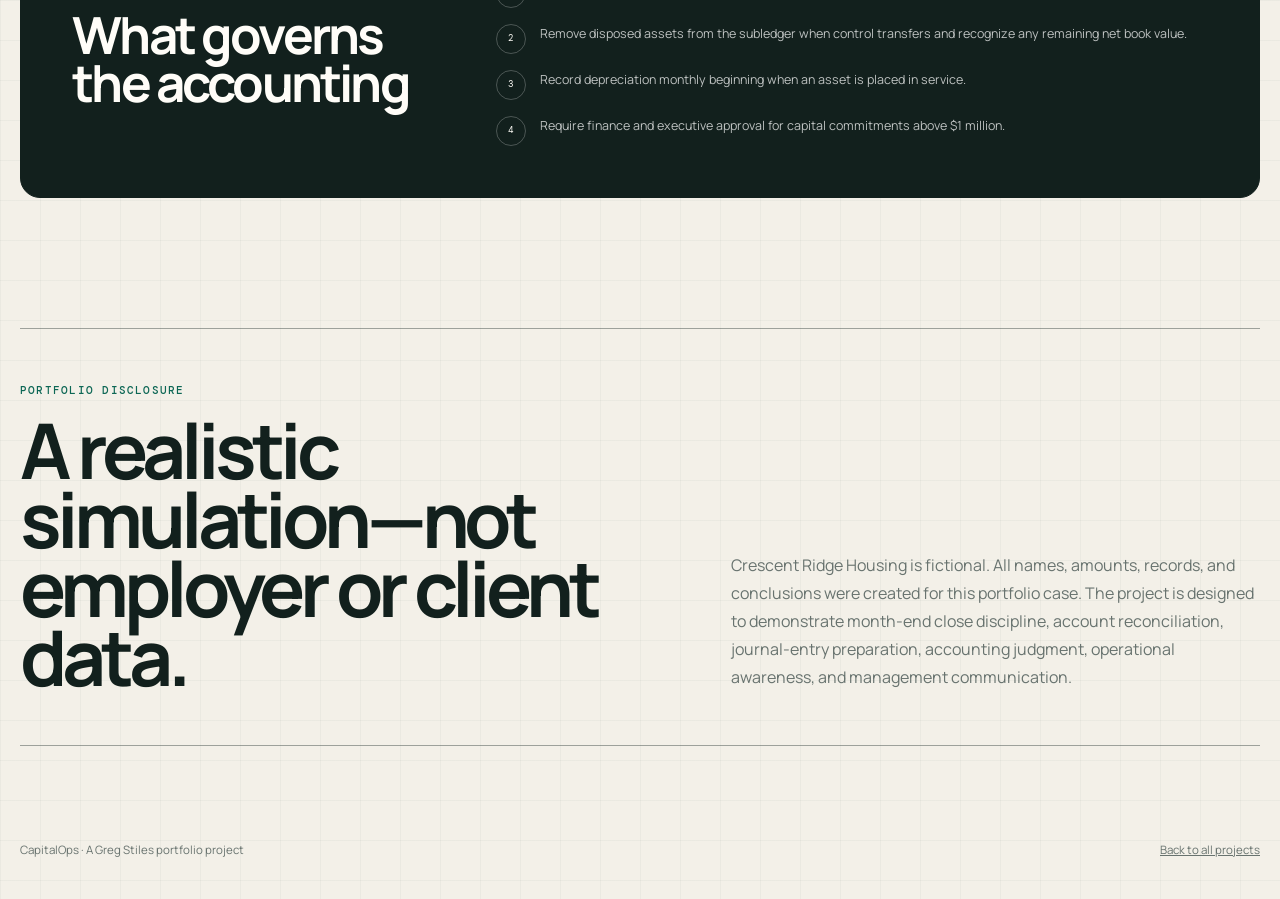
==== commit f51e1981: "Replace CapitalOps ad with calmer readable cut" ====
--- a/projects/capitalops/index.html
+++ b/projects/capitalops/index.html
@@ -62,9 +62,9 @@
             playsinline
             preload="metadata"
             poster="og.png"
-            aria-label="CapitalOps accounting workpapers in motion"
+            aria-label="CapitalOps case study advertisement: evidence, judgment, and close"
           >
-            <source src="media/CapitalOps_Case_Study_Teaser.mp4" type="video/mp4" />
+            <source src="media/CapitalOps_Case_Study_Teaser.mp4?v=2" type="video/mp4" />
           </video>
         </div>
 
